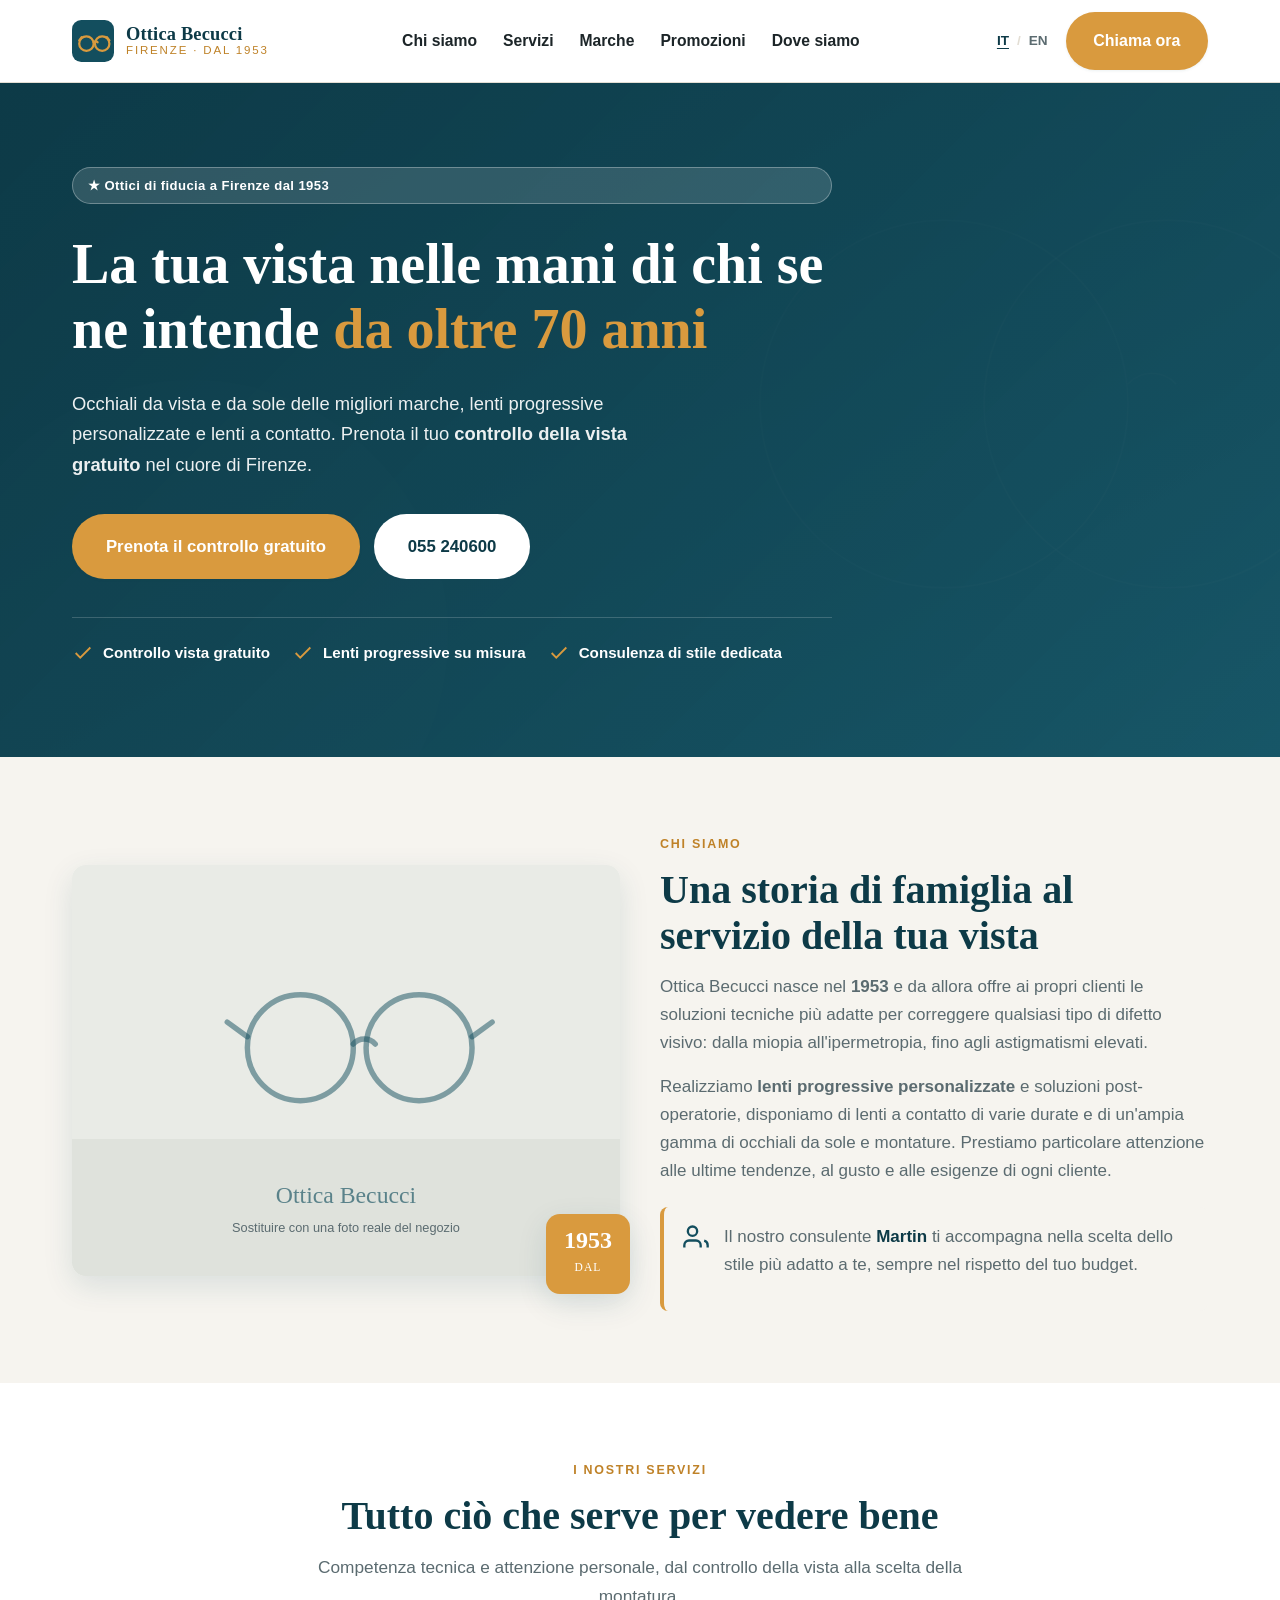
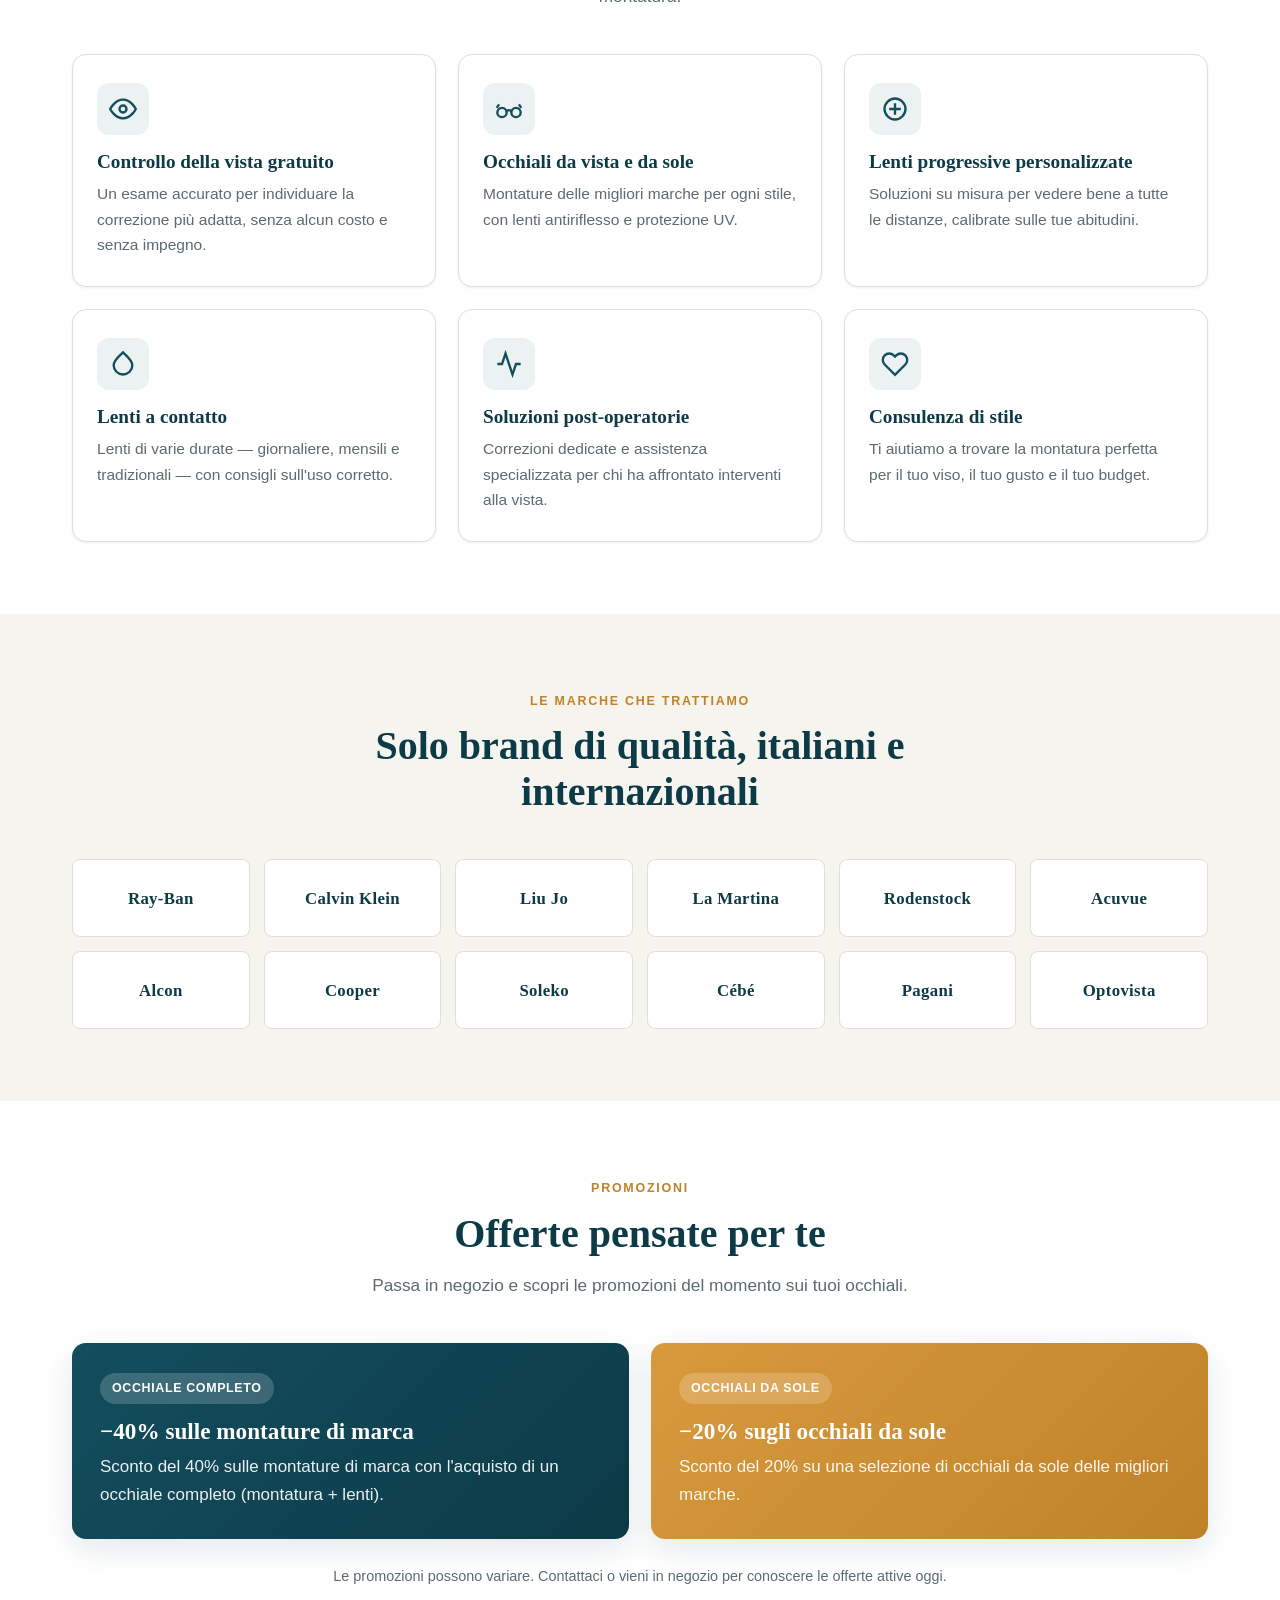
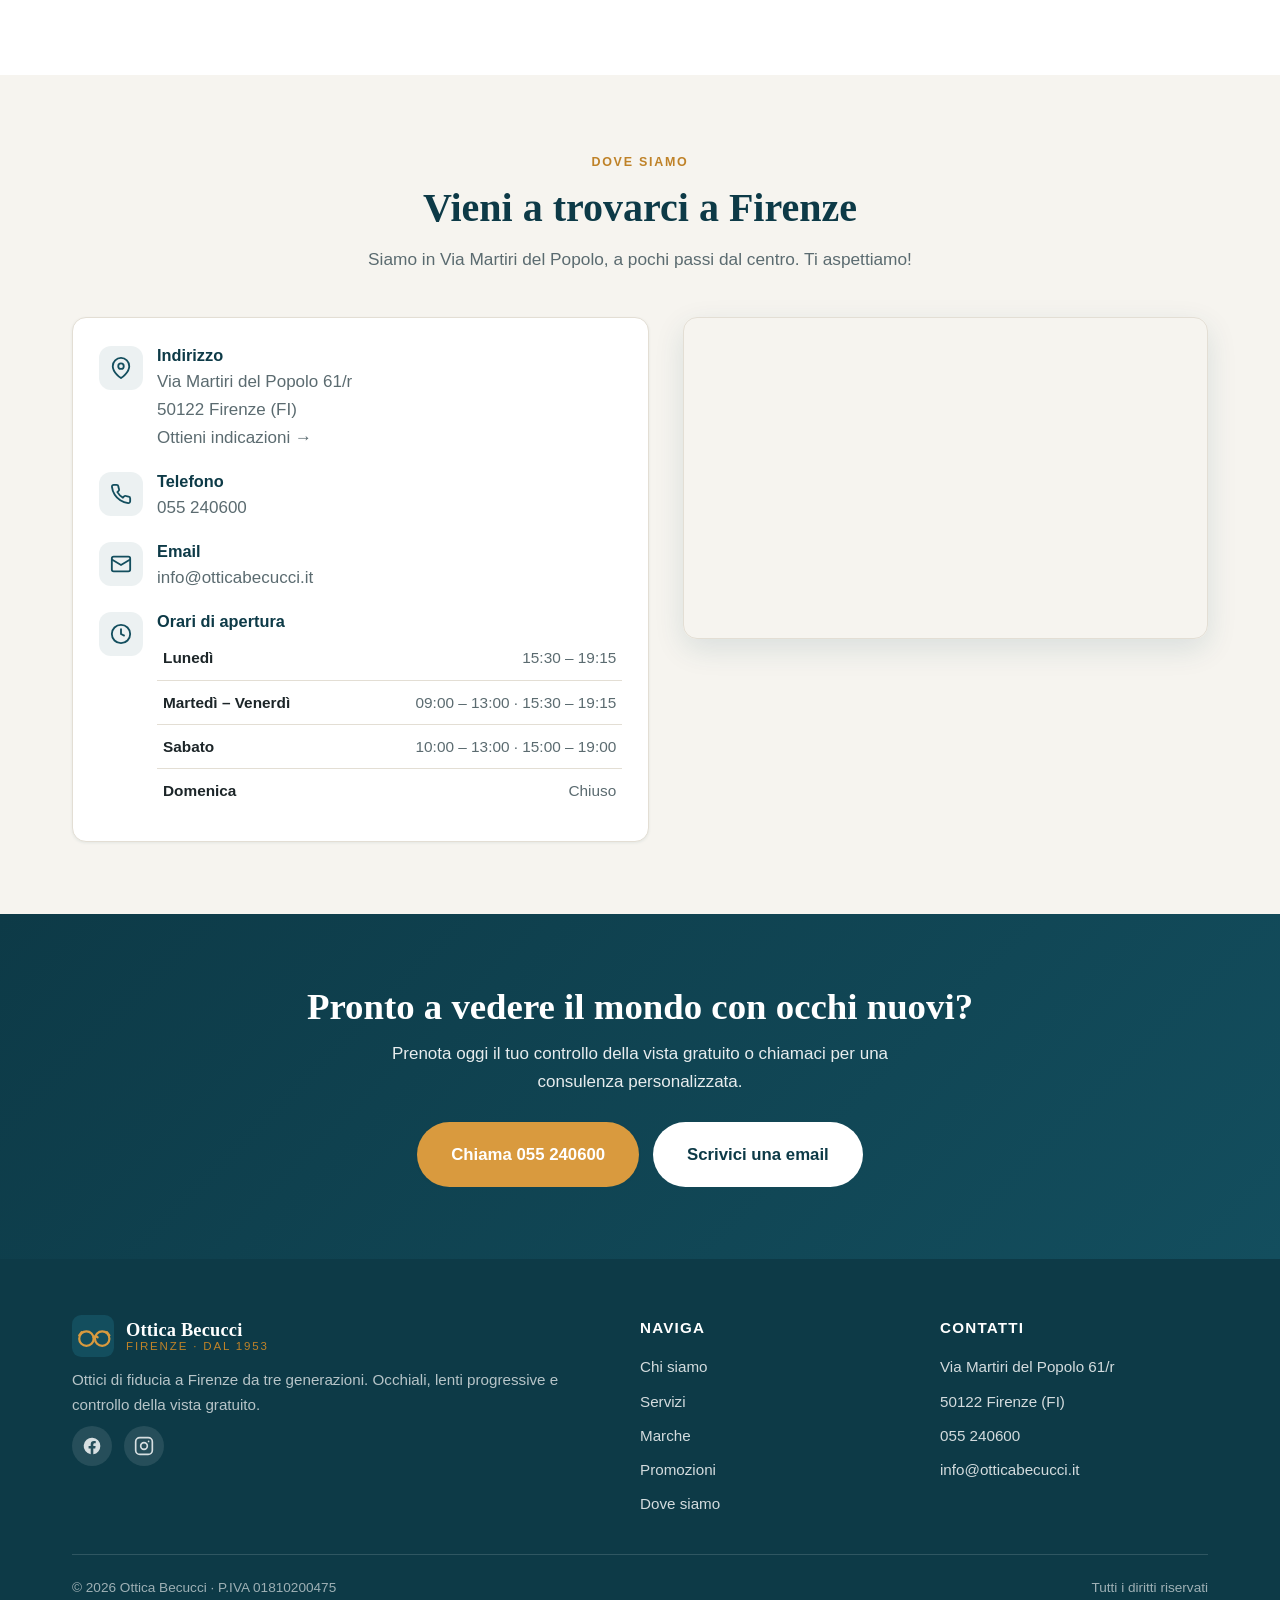
==== index.html @ d4bd9c57 "Rediseño completo de la landing page de Ottica Becucci Sitio estático one-page, bilingüe (IT/EN) y o" ====
<!DOCTYPE html>
<html lang="it">
<head>
  <meta charset="UTF-8" />
  <meta name="viewport" content="width=device-width, initial-scale=1.0" />
  <title>Ottica Becucci Firenze | Ottici dal 1953 — Occhiali, Lenti e Controllo Vista Gratuito</title>
  <meta name="description" content="Ottica Becucci a Firenze dal 1953: occhiali da vista e da sole delle migliori marche, lenti progressive personalizzate, lenti a contatto e controllo della vista gratuito. Via Martiri del Popolo 61/r." />
  <meta name="theme-color" content="#134e5e" />
  <link rel="canonical" href="https://www.otticabecucci.it/" />
  <link rel="alternate" hreflang="it" href="https://www.otticabecucci.it/" />
  <link rel="alternate" hreflang="en" href="https://www.otticabecucci.it/en/" />
  <link rel="alternate" hreflang="x-default" href="https://www.otticabecucci.it/" />

  <!-- Open Graph -->
  <meta property="og:type" content="business.business" />
  <meta property="og:site_name" content="Ottica Becucci" />
  <meta property="og:locale" content="it_IT" />
  <meta property="og:locale:alternate" content="en_US" />
  <meta property="og:title" content="Ottica Becucci Firenze | Ottici dal 1953" />
  <meta property="og:description" content="Occhiali da vista e da sole, lenti progressive personalizzate e controllo della vista gratuito nel cuore di Firenze." />
  <meta property="og:url" content="https://www.otticabecucci.it/" />
  <meta property="og:image" content="https://www.otticabecucci.it/assets/images/og-image.svg" />
  <meta name="twitter:card" content="summary_large_image" />
  <meta name="twitter:title" content="Ottica Becucci Firenze | Ottici dal 1953" />
  <meta name="twitter:description" content="Occhiali, lenti progressive e controllo della vista gratuito a Firenze." />
  <meta name="twitter:image" content="https://www.otticabecucci.it/assets/images/og-image.svg" />

  <link rel="icon" href="/assets/images/favicon.svg" type="image/svg+xml" />
  <link rel="manifest" href="/site.webmanifest" />
  <link rel="preload" href="/assets/css/styles.css" as="style" />
  <link rel="stylesheet" href="/assets/css/styles.css" />

  <!-- Structured data: Optician (LocalBusiness) -->
  <script type="application/ld+json">
  {
    "@context": "https://schema.org",
    "@type": "Optician",
    "name": "Ottica Becucci",
    "image": "https://www.otticabecucci.it/assets/images/og-image.svg",
    "url": "https://www.otticabecucci.it/",
    "telephone": "+39055240600",
    "email": "info@otticabecucci.it",
    "priceRange": "€€",
    "foundingDate": "1953",
    "vatID": "IT01810200475",
    "address": {
      "@type": "PostalAddress",
      "streetAddress": "Via Martiri del Popolo 61/r",
      "addressLocality": "Firenze",
      "addressRegion": "FI",
      "postalCode": "50122",
      "addressCountry": "IT"
    },
    "geo": { "@type": "GeoCoordinates", "latitude": 43.7745, "longitude": 11.2660 },
    "openingHoursSpecification": [
      { "@type": "OpeningHoursSpecification", "dayOfWeek": "Monday", "opens": "15:30", "closes": "19:15" },
      { "@type": "OpeningHoursSpecification", "dayOfWeek": ["Tuesday","Wednesday","Thursday","Friday"], "opens": "09:00", "closes": "13:00" },
      { "@type": "OpeningHoursSpecification", "dayOfWeek": ["Tuesday","Wednesday","Thursday","Friday"], "opens": "15:30", "closes": "19:15" },
      { "@type": "OpeningHoursSpecification", "dayOfWeek": "Saturday", "opens": "10:00", "closes": "13:00" },
      { "@type": "OpeningHoursSpecification", "dayOfWeek": "Saturday", "opens": "15:00", "closes": "19:00" }
    ]
  }
  </script>
</head>
<body>
  <a class="skip-link" href="#main" style="position:absolute;left:-999px;top:0;background:#fff;padding:10px;z-index:200;" onfocus="this.style.left='10px'">Salta al contenuto</a>

  <!-- ===== Header ===== -->
  <header class="header" id="top">
    <div class="container">
      <nav class="nav" id="nav" aria-label="Navigazione principale">
        <a class="brand" href="#top" aria-label="Ottica Becucci — home">
          <img class="brand__logo" src="/assets/images/logo.svg" width="42" height="42" alt="" />
          <span class="brand__name"><strong>Ottica Becucci</strong><span>Firenze · dal 1953</span></span>
        </a>
        <ul class="nav__menu" id="navMenu">
          <li><a class="nav__link" href="#chi-siamo">Chi siamo</a></li>
          <li><a class="nav__link" href="#servizi">Servizi</a></li>
          <li><a class="nav__link" href="#marche">Marche</a></li>
          <li><a class="nav__link" href="#promozioni">Promozioni</a></li>
          <li><a class="nav__link" href="#contatti">Dove siamo</a></li>
        </ul>
        <div class="nav__actions">
          <div class="lang-switch" aria-label="Selezione lingua">
            <a href="/" aria-current="true" hreflang="it">IT</a><span>/</span><a href="/en/" hreflang="en">EN</a>
          </div>
          <a class="btn btn--primary nav__cta-desktop" href="tel:+39055240600">Chiama ora</a>
          <button class="nav__toggle" id="navToggle" aria-label="Apri menu" aria-expanded="false" aria-controls="navMenu">
            <span></span><span></span><span></span>
          </button>
        </div>
      </nav>
    </div>
  </header>

  <main id="main">
    <!-- ===== Hero ===== -->
    <section class="hero">
      <div class="container">
        <div class="hero__inner">
          <span class="hero__badge">★ Ottici di fiducia a Firenze dal 1953</span>
          <h1 class="hero__title">La tua vista nelle mani di chi se ne intende <em>da oltre 70 anni</em></h1>
          <p class="hero__text">Occhiali da vista e da sole delle migliori marche, lenti progressive personalizzate e lenti a contatto. Prenota il tuo <strong>controllo della vista gratuito</strong> nel cuore di Firenze.</p>
          <div class="hero__actions">
            <a class="btn btn--primary btn--lg" href="#contatti">Prenota il controllo gratuito</a>
            <a class="btn btn--light btn--lg" href="tel:+39055240600">055 240600</a>
          </div>
          <div class="hero__trust">
            <span class="hero__trust-item"><svg viewBox="0 0 24 24" fill="none" stroke="currentColor" stroke-width="2"><path d="M20 6L9 17l-5-5"/></svg> Controllo vista gratuito</span>
            <span class="hero__trust-item"><svg viewBox="0 0 24 24" fill="none" stroke="currentColor" stroke-width="2"><path d="M20 6L9 17l-5-5"/></svg> Lenti progressive su misura</span>
            <span class="hero__trust-item"><svg viewBox="0 0 24 24" fill="none" stroke="currentColor" stroke-width="2"><path d="M20 6L9 17l-5-5"/></svg> Consulenza di stile dedicata</span>
          </div>
        </div>
      </div>
    </section>

    <!-- ===== Chi siamo ===== -->
    <section class="section" id="chi-siamo">
      <div class="container">
        <div class="about__grid reveal">
          <div class="about__media">
            <img src="/assets/images/store.svg" width="600" height="450" loading="lazy" alt="Interno del negozio Ottica Becucci a Firenze" />
            <div class="about__est"><strong>1953</strong><span>dal</span></div>
          </div>
          <div class="about__body">
            <span class="section__eyebrow">Chi siamo</span>
            <h2 class="section__title">Una storia di famiglia al servizio della tua vista</h2>
            <p>Ottica Becucci nasce nel <strong>1953</strong> e da allora offre ai propri clienti le soluzioni tecniche più adatte per correggere qualsiasi tipo di difetto visivo: dalla miopia all'ipermetropia, fino agli astigmatismi elevati.</p>
            <p>Realizziamo <strong>lenti progressive personalizzate</strong> e soluzioni post-operatorie, disponiamo di lenti a contatto di varie durate e di un'ampia gamma di occhiali da sole e montature. Prestiamo particolare attenzione alle ultime tendenze, al gusto e alle esigenze di ogni cliente.</p>
            <div class="about__highlight">
              <svg viewBox="0 0 24 24" fill="none" stroke="currentColor" stroke-width="2"><path d="M16 21v-2a4 4 0 0 0-4-4H6a4 4 0 0 0-4 4v2"/><circle cx="9" cy="7" r="4"/><path d="M22 21v-2a4 4 0 0 0-3-3.87"/></svg>
              <p>Il nostro consulente <strong>Martin</strong> ti accompagna nella scelta dello stile più adatto a te, sempre nel rispetto del tuo budget.</p>
            </div>
          </div>
        </div>
      </div>
    </section>

    <!-- ===== Servizi ===== -->
    <section class="section section--tint" id="servizi">
      <div class="container">
        <div class="section__head">
          <span class="section__eyebrow">I nostri servizi</span>
          <h2 class="section__title">Tutto ciò che serve per vedere bene</h2>
          <p class="section__lead">Competenza tecnica e attenzione personale, dal controllo della vista alla scelta della montatura.</p>
        </div>
        <div class="cards">
          <article class="card reveal">
            <div class="card__icon"><svg viewBox="0 0 24 24" fill="none" stroke="currentColor" stroke-width="2"><path d="M1 12s4-8 11-8 11 8 11 8-4 8-11 8-11-8-11-8z"/><circle cx="12" cy="12" r="3"/></svg></div>
            <h3>Controllo della vista gratuito</h3>
            <p>Un esame accurato per individuare la correzione più adatta, senza alcun costo e senza impegno.</p>
          </article>
          <article class="card reveal">
            <div class="card__icon"><svg viewBox="0 0 24 24" fill="none" stroke="currentColor" stroke-width="2"><circle cx="6" cy="15" r="4"/><circle cx="18" cy="15" r="4"/><path d="M10 15a2 2 0 0 1 4 0M1.5 11l2-3M22.5 11l-2-3"/></svg></div>
            <h3>Occhiali da vista e da sole</h3>
            <p>Montature delle migliori marche per ogni stile, con lenti antiriflesso e protezione UV.</p>
          </article>
          <article class="card reveal">
            <div class="card__icon"><svg viewBox="0 0 24 24" fill="none" stroke="currentColor" stroke-width="2"><path d="M12 3C7 3 3 7.5 3 12s4 9 9 9 9-4.5 9-9-4-9-9-9z"/><path d="M12 7v10M7 12h10"/></svg></div>
            <h3>Lenti progressive personalizzate</h3>
            <p>Soluzioni su misura per vedere bene a tutte le distanze, calibrate sulle tue abitudini.</p>
          </article>
          <article class="card reveal">
            <div class="card__icon"><svg viewBox="0 0 24 24" fill="none" stroke="currentColor" stroke-width="2"><path d="M12 2C8 6 4 9 4 13a8 8 0 0 0 16 0c0-4-4-7-8-11z"/></svg></div>
            <h3>Lenti a contatto</h3>
            <p>Lenti di varie durate — giornaliere, mensili e tradizionali — con consigli sull'uso corretto.</p>
          </article>
          <article class="card reveal">
            <div class="card__icon"><svg viewBox="0 0 24 24" fill="none" stroke="currentColor" stroke-width="2"><path d="M22 12h-4l-3 9L9 3l-3 9H2"/></svg></div>
            <h3>Soluzioni post-operatorie</h3>
            <p>Correzioni dedicate e assistenza specializzata per chi ha affrontato interventi alla vista.</p>
          </article>
          <article class="card reveal">
            <div class="card__icon"><svg viewBox="0 0 24 24" fill="none" stroke="currentColor" stroke-width="2"><path d="M20.84 4.61a5.5 5.5 0 0 0-7.78 0L12 5.67l-1.06-1.06a5.5 5.5 0 0 0-7.78 7.78L12 21.23l8.84-8.84a5.5 5.5 0 0 0 0-7.78z"/></svg></div>
            <h3>Consulenza di stile</h3>
            <p>Ti aiutiamo a trovare la montatura perfetta per il tuo viso, il tuo gusto e il tuo budget.</p>
          </article>
        </div>
      </div>
    </section>

    <!-- ===== Marche ===== -->
    <section class="section" id="marche">
      <div class="container">
        <div class="section__head">
          <span class="section__eyebrow">Le marche che trattiamo</span>
          <h2 class="section__title">Solo brand di qualità, italiani e internazionali</h2>
        </div>
        <div class="brands reveal" aria-label="Marche disponibili">
          <span class="brands__item">Ray-Ban</span>
          <span class="brands__item">Calvin Klein</span>
          <span class="brands__item">Liu Jo</span>
          <span class="brands__item">La Martina</span>
          <span class="brands__item">Rodenstock</span>
          <span class="brands__item">Acuvue</span>
          <span class="brands__item">Alcon</span>
          <span class="brands__item">Cooper</span>
          <span class="brands__item">Soleko</span>
          <span class="brands__item">Cébé</span>
          <span class="brands__item">Pagani</span>
          <span class="brands__item">Optovista</span>
        </div>
      </div>
    </section>

    <!-- ===== Promozioni ===== -->
    <!-- NOTA PER IL TITOLARE: aggiornare titoli, percentuali e scadenze di queste promozioni. -->
    <section class="section section--tint" id="promozioni">
      <div class="container">
        <div class="section__head">
          <span class="section__eyebrow">Promozioni</span>
          <h2 class="section__title">Offerte pensate per te</h2>
          <p class="section__lead">Passa in negozio e scopri le promozioni del momento sui tuoi occhiali.</p>
        </div>
        <div class="promos reveal">
          <article class="promo">
            <span class="promo__tag">Occhiale completo</span>
            <h3>−40% sulle montature di marca</h3>
            <p>Sconto del 40% sulle montature di marca con l'acquisto di un occhiale completo (montatura + lenti).</p>
          </article>
          <article class="promo promo--accent">
            <span class="promo__tag">Occhiali da sole</span>
            <h3>−20% sugli occhiali da sole</h3>
            <p>Sconto del 20% su una selezione di occhiali da sole delle migliori marche.</p>
          </article>
        </div>
        <p class="promo__note">Le promozioni possono variare. Contattaci o vieni in negozio per conoscere le offerte attive oggi.</p>
      </div>
    </section>

    <!-- ===== Contatti / Dove siamo ===== -->
    <section class="section" id="contatti">
      <div class="container">
        <div class="section__head">
          <span class="section__eyebrow">Dove siamo</span>
          <h2 class="section__title">Vieni a trovarci a Firenze</h2>
          <p class="section__lead">Siamo in Via Martiri del Popolo, a pochi passi dal centro. Ti aspettiamo!</p>
        </div>
        <div class="contact__grid">
          <div class="contact-card reveal">
            <ul class="info-list">
              <li class="info-item">
                <span class="info-item__icon"><svg viewBox="0 0 24 24" fill="none" stroke="currentColor" stroke-width="2"><path d="M21 10c0 7-9 13-9 13s-9-6-9-13a9 9 0 0 1 18 0z"/><circle cx="12" cy="10" r="3"/></svg></span>
                <div><h3>Indirizzo</h3><p>Via Martiri del Popolo 61/r<br>50122 Firenze (FI)</p>
                <a href="https://www.google.com/maps/search/?api=1&query=Ottica+Becucci+Via+Martiri+del+Popolo+61r+Firenze" target="_blank" rel="noopener">Ottieni indicazioni →</a></div>
              </li>
              <li class="info-item">
                <span class="info-item__icon"><svg viewBox="0 0 24 24" fill="none" stroke="currentColor" stroke-width="2"><path d="M22 16.92v3a2 2 0 0 1-2.18 2 19.79 19.79 0 0 1-8.63-3.07 19.5 19.5 0 0 1-6-6 19.79 19.79 0 0 1-3.07-8.67A2 2 0 0 1 4.11 2h3a2 2 0 0 1 2 1.72c.13.96.36 1.9.7 2.81a2 2 0 0 1-.45 2.11L8.09 9.91a16 16 0 0 0 6 6l1.27-1.27a2 2 0 0 1 2.11-.45c.91.34 1.85.57 2.81.7A2 2 0 0 1 22 16.92z"/></svg></span>
                <div><h3>Telefono</h3><a href="tel:+39055240600">055 240600</a></div>
              </li>
              <li class="info-item">
                <span class="info-item__icon"><svg viewBox="0 0 24 24" fill="none" stroke="currentColor" stroke-width="2"><rect x="2" y="4" width="20" height="16" rx="2"/><path d="m22 7-10 6L2 7"/></svg></span>
                <div><h3>Email</h3><a href="mailto:info@otticabecucci.it">info@otticabecucci.it</a></div>
              </li>
              <li class="info-item">
                <span class="info-item__icon"><svg viewBox="0 0 24 24" fill="none" stroke="currentColor" stroke-width="2"><circle cx="12" cy="12" r="10"/><path d="M12 6v6l4 2"/></svg></span>
                <div style="width:100%">
                  <h3>Orari di apertura</h3>
                  <table class="hours">
                    <tbody>
                      <tr><th>Lunedì</th><td>15:30 – 19:15</td></tr>
                      <tr><th>Martedì – Venerdì</th><td>09:00 – 13:00 · 15:30 – 19:15</td></tr>
                      <tr><th>Sabato</th><td>10:00 – 13:00 · 15:00 – 19:00</td></tr>
                      <tr><th>Domenica</th><td>Chiuso</td></tr>
                    </tbody>
                  </table>
                </div>
              </li>
            </ul>
          </div>
          <div class="map reveal">
            <iframe
              title="Mappa — Ottica Becucci, Via Martiri del Popolo 61/r, Firenze"
              src="https://www.google.com/maps?q=Via+Martiri+del+Popolo+61r+Firenze&output=embed"
              loading="lazy" referrerpolicy="no-referrer-when-downgrade" allowfullscreen></iframe>
          </div>
        </div>
      </div>
    </section>

    <!-- ===== CTA band ===== -->
    <section class="section cta-band">
      <div class="container">
        <h2>Pronto a vedere il mondo con occhi nuovi?</h2>
        <p>Prenota oggi il tuo controllo della vista gratuito o chiamaci per una consulenza personalizzata.</p>
        <div class="hero__actions" style="justify-content:center">
          <a class="btn btn--primary btn--lg" href="tel:+39055240600">Chiama 055 240600</a>
          <a class="btn btn--light btn--lg" href="mailto:info@otticabecucci.it">Scrivici una email</a>
        </div>
      </div>
    </section>
  </main>

  <!-- ===== Footer ===== -->
  <footer class="footer">
    <div class="container">
      <div class="footer__grid">
        <div class="footer__brand">
          <a class="brand" href="#top" style="color:#fff">
            <img class="brand__logo" src="/assets/images/logo.svg" width="42" height="42" alt="" />
            <span class="brand__name"><strong style="color:#fff">Ottica Becucci</strong><span>Firenze · dal 1953</span></span>
          </a>
          <p>Ottici di fiducia a Firenze da tre generazioni. Occhiali, lenti progressive e controllo della vista gratuito.</p>
          <div class="footer__social">
            <a href="#" aria-label="Facebook" rel="noopener"><svg viewBox="0 0 24 24" fill="currentColor"><path d="M22 12a10 10 0 1 0-11.56 9.88v-6.99H7.9V12h2.54V9.8c0-2.5 1.49-3.89 3.78-3.89 1.09 0 2.24.2 2.24.2v2.46h-1.26c-1.24 0-1.63.77-1.63 1.56V12h2.78l-.44 2.89h-2.34v6.99A10 10 0 0 0 22 12z"/></svg></a>
            <a href="#" aria-label="Instagram" rel="noopener"><svg viewBox="0 0 24 24" fill="none" stroke="currentColor" stroke-width="2"><rect x="2" y="2" width="20" height="20" rx="5"/><circle cx="12" cy="12" r="4"/><circle cx="17.5" cy="6.5" r="1" fill="currentColor" stroke="none"/></svg></a>
          </div>
        </div>
        <div>
          <h4>Naviga</h4>
          <ul class="footer__links">
            <li><a href="#chi-siamo">Chi siamo</a></li>
            <li><a href="#servizi">Servizi</a></li>
            <li><a href="#marche">Marche</a></li>
            <li><a href="#promozioni">Promozioni</a></li>
            <li><a href="#contatti">Dove siamo</a></li>
          </ul>
        </div>
        <div>
          <h4>Contatti</h4>
          <ul class="footer__links">
            <li>Via Martiri del Popolo 61/r</li>
            <li>50122 Firenze (FI)</li>
            <li><a href="tel:+39055240600">055 240600</a></li>
            <li><a href="mailto:info@otticabecucci.it">info@otticabecucci.it</a></li>
          </ul>
        </div>
      </div>
      <div class="footer__bottom">
        <span>© <span id="year">2026</span> Ottica Becucci · P.IVA 01810200475</span>
        <span>Tutti i diritti riservati</span>
      </div>
    </div>
  </footer>

  <script src="/assets/js/main.js" defer></script>
</body>
</html>
---- assets/css/styles.css ----
/* ============================================================
   Ottica Becucci — Landing Page
   Stylesheet (mobile-first, vanilla CSS)
   ============================================================ */

/* ---------- Design tokens ---------- */
:root {
  /* Palette */
  --color-primary: #134e5e;
  --color-primary-dark: #0d3a47;
  --color-primary-light: #2a7d92;
  --color-accent: #d99a3e;
  --color-accent-dark: #bf8228;
  --color-ink: #1c2528;
  --color-muted: #5b6b70;
  --color-bg: #f6f4ef;
  --color-surface: #ffffff;
  --color-border: #e3ded4;
  --color-success: #2f7d4f;

  /* Typography */
  --font-sans: -apple-system, BlinkMacSystemFont, "Segoe UI", Roboto, Helvetica, Arial, sans-serif;
  --font-serif: "Iowan Old Style", "Palatino Linotype", Palatino, Georgia, "Times New Roman", serif;

  /* Spacing & layout */
  --container: 1180px;
  --radius: 14px;
  --radius-sm: 8px;
  --shadow-sm: 0 1px 3px rgba(19, 78, 94, 0.08);
  --shadow-md: 0 10px 30px rgba(19, 78, 94, 0.12);
  --shadow-lg: 0 20px 50px rgba(19, 78, 94, 0.18);
  --transition: 0.25s ease;
}

/* ---------- Reset ---------- */
*, *::before, *::after { box-sizing: border-box; }
html { scroll-behavior: smooth; -webkit-text-size-adjust: 100%; }
body {
  margin: 0;
  font-family: var(--font-sans);
  color: var(--color-ink);
  background: var(--color-bg);
  line-height: 1.65;
  font-size: 17px;
  -webkit-font-smoothing: antialiased;
}
img { max-width: 100%; display: block; height: auto; }
a { color: var(--color-primary); text-decoration: none; }
a:hover { color: var(--color-primary-dark); }
h1, h2, h3 { font-family: var(--font-serif); line-height: 1.15; font-weight: 700; color: var(--color-primary-dark); }
ul { margin: 0; padding: 0; }
:focus-visible { outline: 3px solid var(--color-accent); outline-offset: 3px; border-radius: 4px; }

/* ---------- Layout helpers ---------- */
.container { width: 100%; max-width: var(--container); margin-inline: auto; padding-inline: 22px; }
.section { padding: 72px 0; }
.section--tint { background: var(--color-surface); }
.section__head { max-width: 720px; margin: 0 auto 44px; text-align: center; }
.section__eyebrow {
  display: inline-block; text-transform: uppercase; letter-spacing: 0.14em;
  font-size: 0.78rem; font-weight: 700; color: var(--color-accent-dark); margin-bottom: 12px;
}
.section__title { font-size: clamp(1.7rem, 4vw, 2.5rem); margin: 0 0 14px; }
.section__lead { font-size: 1.08rem; color: var(--color-muted); margin: 0; }

/* ---------- Buttons ---------- */
.btn {
  display: inline-flex; align-items: center; justify-content: center; gap: 0.5em;
  padding: 0.85em 1.6em; border-radius: 999px; font-weight: 700; font-size: 1rem;
  cursor: pointer; border: 2px solid transparent; transition: transform var(--transition), box-shadow var(--transition), background var(--transition), color var(--transition);
  text-align: center;
}
.btn:hover { transform: translateY(-2px); }
.btn--primary { background: var(--color-accent); color: #fff; box-shadow: var(--shadow-sm); }
.btn--primary:hover { background: var(--color-accent-dark); color: #fff; box-shadow: var(--shadow-md); }
.btn--ghost { background: transparent; color: var(--color-primary-dark); border-color: var(--color-primary); }
.btn--ghost:hover { background: var(--color-primary); color: #fff; }
.btn--light { background: #fff; color: var(--color-primary-dark); }
.btn--light:hover { background: var(--color-bg); color: var(--color-primary-dark); }
.btn--lg { padding: 1em 1.9em; font-size: 1.05rem; }

/* ---------- Header / Nav ---------- */
.header {
  position: sticky; top: 0; z-index: 100; background: rgba(255, 255, 255, 0.96);
  backdrop-filter: saturate(180%) blur(10px); border-bottom: 1px solid var(--color-border);
  transition: box-shadow var(--transition);
}
.header.is-scrolled { box-shadow: var(--shadow-sm); }
.nav { display: flex; align-items: center; justify-content: space-between; gap: 18px; padding: 12px 0; }
.brand { display: flex; align-items: center; gap: 12px; font-family: var(--font-serif); }
.brand__logo { width: 42px; height: 42px; }
.brand__name { display: flex; flex-direction: column; line-height: 1.05; }
.brand__name strong { font-size: 1.15rem; color: var(--color-primary-dark); letter-spacing: 0.01em; }
.brand__name span { font-size: 0.72rem; letter-spacing: 0.16em; text-transform: uppercase; color: var(--color-accent-dark); font-family: var(--font-sans); }

.nav__menu { display: flex; align-items: center; gap: 26px; list-style: none; }
.nav__link { color: var(--color-ink); font-weight: 600; font-size: 0.98rem; position: relative; }
.nav__link::after { content: ""; position: absolute; left: 0; bottom: -6px; width: 0; height: 2px; background: var(--color-accent); transition: width var(--transition); }
.nav__link:hover::after { width: 100%; }

.nav__actions { display: flex; align-items: center; gap: 14px; }
.lang-switch { display: flex; align-items: center; gap: 4px; font-size: 0.85rem; font-weight: 700; }
.lang-switch a { color: var(--color-muted); padding: 2px 4px; border-radius: 4px; }
.lang-switch a[aria-current="true"] { color: var(--color-primary-dark); text-decoration: underline; text-underline-offset: 3px; }
.lang-switch span { color: var(--color-border); }

.nav__toggle {
  display: none; background: none; border: 0; cursor: pointer; padding: 8px;
  flex-direction: column; gap: 5px;
}
.nav__toggle span { width: 26px; height: 2px; background: var(--color-primary-dark); border-radius: 2px; transition: var(--transition); }

/* ---------- Hero ---------- */
.hero {
  position: relative; overflow: hidden;
  background:
    linear-gradient(135deg, rgba(13, 58, 71, 0.92) 0%, rgba(19, 78, 94, 0.82) 100%),
    url("../images/hero.svg") center/cover no-repeat;
  color: #fff;
}
.hero__inner { display: grid; gap: 28px; padding: 84px 0 92px; max-width: 760px; }
.hero__badge {
  display: inline-flex; align-items: center; gap: 8px; align-self: start;
  background: rgba(255, 255, 255, 0.14); border: 1px solid rgba(255, 255, 255, 0.3);
  padding: 7px 15px; border-radius: 999px; font-size: 0.82rem; font-weight: 600; letter-spacing: 0.03em;
}
.hero__title { font-size: clamp(2.1rem, 5.5vw, 3.5rem); color: #fff; margin: 0; }
.hero__title em { color: var(--color-accent); font-style: normal; }
.hero__text { font-size: 1.15rem; color: rgba(255, 255, 255, 0.92); margin: 0; max-width: 560px; }
.hero__actions { display: flex; flex-wrap: wrap; gap: 14px; margin-top: 6px; }
.hero__trust { display: flex; flex-wrap: wrap; gap: 22px; margin-top: 10px; padding-top: 22px; border-top: 1px solid rgba(255, 255, 255, 0.18); }
.hero__trust-item { display: flex; align-items: center; gap: 9px; font-size: 0.95rem; font-weight: 600; }
.hero__trust-item svg { width: 22px; height: 22px; color: var(--color-accent); flex-shrink: 0; }

/* ---------- About ---------- */
.about__grid { display: grid; gap: 40px; align-items: center; }
.about__media { position: relative; }
.about__media img { border-radius: var(--radius); box-shadow: var(--shadow-md); width: 100%; }
.about__est {
  position: absolute; bottom: -18px; right: -10px; background: var(--color-accent); color: #fff;
  font-family: var(--font-serif); border-radius: var(--radius); padding: 14px 18px; box-shadow: var(--shadow-md); text-align: center;
}
.about__est strong { display: block; font-size: 1.5rem; line-height: 1; }
.about__est span { font-size: 0.72rem; text-transform: uppercase; letter-spacing: 0.1em; }
.about__body p { color: var(--color-muted); margin: 0 0 16px; }
.about__highlight {
  display: flex; gap: 14px; align-items: flex-start; background: var(--color-bg);
  border-left: 4px solid var(--color-accent); padding: 16px 18px; border-radius: var(--radius-sm); margin-top: 22px;
}
.about__highlight svg { width: 28px; height: 28px; color: var(--color-primary); flex-shrink: 0; }
.about__highlight strong { color: var(--color-primary-dark); }

/* ---------- Services ---------- */
.cards { display: grid; gap: 22px; grid-template-columns: 1fr; }
.card {
  background: var(--color-surface); border: 1px solid var(--color-border); border-radius: var(--radius);
  padding: 28px 24px; box-shadow: var(--shadow-sm); transition: transform var(--transition), box-shadow var(--transition);
}
.card:hover { transform: translateY(-4px); box-shadow: var(--shadow-md); }
.card__icon {
  width: 52px; height: 52px; border-radius: 12px; display: grid; place-items: center;
  background: rgba(19, 78, 94, 0.08); color: var(--color-primary); margin-bottom: 16px;
}
.card__icon svg { width: 28px; height: 28px; }
.card h3 { font-size: 1.2rem; margin: 0 0 8px; }
.card p { margin: 0; color: var(--color-muted); font-size: 0.97rem; }

/* ---------- Brands ---------- */
.brands { display: grid; grid-template-columns: repeat(2, 1fr); gap: 14px; }
.brands__item {
  display: grid; place-items: center; background: var(--color-surface); border: 1px solid var(--color-border);
  border-radius: var(--radius-sm); padding: 22px 12px; font-family: var(--font-serif); font-weight: 700;
  font-size: 1.05rem; color: var(--color-primary-dark); letter-spacing: 0.02em; text-align: center;
  transition: var(--transition); min-height: 78px;
}
.brands__item:hover { border-color: var(--color-accent); color: var(--color-accent-dark); box-shadow: var(--shadow-sm); }

/* ---------- Promotions ---------- */
.promos { display: grid; gap: 22px; grid-template-columns: 1fr; }
.promo {
  position: relative; overflow: hidden; border-radius: var(--radius); padding: 30px 28px; color: #fff;
  background: linear-gradient(135deg, var(--color-primary) 0%, var(--color-primary-dark) 100%); box-shadow: var(--shadow-md);
}
.promo--accent { background: linear-gradient(135deg, var(--color-accent) 0%, var(--color-accent-dark) 100%); }
.promo__tag { display: inline-block; background: rgba(255,255,255,0.18); padding: 5px 12px; border-radius: 999px; font-size: 0.78rem; font-weight: 700; letter-spacing: 0.05em; text-transform: uppercase; margin-bottom: 14px; }
.promo h3 { color: #fff; font-size: 1.45rem; margin: 0 0 8px; }
.promo p { margin: 0; color: rgba(255,255,255,0.92); }
.promo__note { text-align: center; color: var(--color-muted); font-size: 0.9rem; margin-top: 26px; }

/* ---------- Contact ---------- */
.contact__grid { display: grid; gap: 34px; }
.info-list { list-style: none; display: grid; gap: 20px; }
.info-item { display: flex; gap: 14px; align-items: flex-start; }
.info-item__icon { width: 44px; height: 44px; border-radius: 12px; background: rgba(19,78,94,0.08); color: var(--color-primary); display: grid; place-items: center; flex-shrink: 0; }
.info-item__icon svg { width: 22px; height: 22px; }
.info-item h3 { font-size: 1.02rem; margin: 0 0 3px; font-family: var(--font-sans); }
.info-item a, .info-item p { margin: 0; color: var(--color-muted); }
.info-item a:hover { color: var(--color-primary); }

.hours { width: 100%; border-collapse: collapse; margin-top: 6px; font-size: 0.96rem; }
.hours th, .hours td { text-align: left; padding: 9px 6px; border-bottom: 1px solid var(--color-border); }
.hours th { font-weight: 600; color: var(--color-ink); font-family: var(--font-sans); }
.hours td { color: var(--color-muted); text-align: right; }
.hours tr:last-child th, .hours tr:last-child td { border-bottom: 0; }

.map { border-radius: var(--radius); overflow: hidden; box-shadow: var(--shadow-md); border: 1px solid var(--color-border); min-height: 320px; }
.map iframe { width: 100%; height: 100%; min-height: 320px; border: 0; display: block; }

.contact-card { background: var(--color-surface); border: 1px solid var(--color-border); border-radius: var(--radius); padding: 28px 26px; box-shadow: var(--shadow-sm); }

/* ---------- CTA band ---------- */
.cta-band { background: linear-gradient(135deg, var(--color-primary-dark), var(--color-primary)); color: #fff; text-align: center; }
.cta-band h2 { color: #fff; font-size: clamp(1.6rem, 4vw, 2.3rem); margin: 0 0 12px; }
.cta-band p { color: rgba(255,255,255,0.9); max-width: 560px; margin: 0 auto 26px; }

/* ---------- Footer ---------- */
.footer { background: var(--color-primary-dark); color: rgba(255,255,255,0.82); padding: 56px 0 26px; }
.footer__grid { display: grid; gap: 32px; grid-template-columns: 1fr; }
.footer h4 { color: #fff; font-family: var(--font-sans); font-size: 0.95rem; text-transform: uppercase; letter-spacing: 0.08em; margin: 0 0 14px; }
.footer a { color: rgba(255,255,255,0.82); }
.footer a:hover { color: var(--color-accent); }
.footer__brand p { color: rgba(255,255,255,0.7); font-size: 0.95rem; margin: 10px 0 0; }
.footer__links { list-style: none; display: grid; gap: 9px; font-size: 0.95rem; }
.footer__social { display: flex; gap: 12px; margin-top: 8px; }
.footer__social a { width: 40px; height: 40px; border-radius: 50%; background: rgba(255,255,255,0.1); display: grid; place-items: center; transition: var(--transition); }
.footer__social a:hover { background: var(--color-accent); }
.footer__social svg { width: 20px; height: 20px; }
.footer__bottom { margin-top: 38px; padding-top: 22px; border-top: 1px solid rgba(255,255,255,0.14); display: flex; flex-wrap: wrap; gap: 10px; justify-content: space-between; font-size: 0.85rem; color: rgba(255,255,255,0.6); }

/* ---------- Reveal animation ---------- */
.reveal { opacity: 0; transform: translateY(24px); transition: opacity 0.6s ease, transform 0.6s ease; }
.reveal.is-visible { opacity: 1; transform: none; }

/* ---------- Responsive ---------- */
@media (min-width: 640px) {
  .cards { grid-template-columns: repeat(2, 1fr); }
  .brands { grid-template-columns: repeat(3, 1fr); }
  .promos { grid-template-columns: repeat(2, 1fr); }
  .footer__grid { grid-template-columns: 2fr 1fr 1fr; }
}
@media (min-width: 900px) {
  .cards { grid-template-columns: repeat(3, 1fr); }
  .brands { grid-template-columns: repeat(4, 1fr); }
  .about__grid { grid-template-columns: 1fr 1fr; }
  .contact__grid { grid-template-columns: 1.1fr 1fr; align-items: start; }
}
@media (min-width: 1100px) {
  .brands { grid-template-columns: repeat(6, 1fr); }
}

/* ---------- Mobile nav ---------- */
@media (max-width: 860px) {
  .nav__toggle { display: flex; }
  .nav__menu {
    position: fixed; inset: 64px 0 auto 0; flex-direction: column; align-items: stretch; gap: 0;
    background: #fff; border-bottom: 1px solid var(--color-border); padding: 8px 22px 18px;
    box-shadow: var(--shadow-md); transform: translateY(-12px); opacity: 0; pointer-events: none;
    transition: opacity var(--transition), transform var(--transition);
  }
  .nav__menu.is-open { transform: none; opacity: 1; pointer-events: auto; }
  .nav__link { padding: 13px 0; border-bottom: 1px solid var(--color-border); }
  .nav__link::after { display: none; }
  .nav.is-open .nav__toggle span:nth-child(1) { transform: translateY(7px) rotate(45deg); }
  .nav.is-open .nav__toggle span:nth-child(2) { opacity: 0; }
  .nav.is-open .nav__toggle span:nth-child(3) { transform: translateY(-7px) rotate(-45deg); }
  .nav__cta-desktop { display: none; }
}

/* ---------- Reduced motion ---------- */
@media (prefers-reduced-motion: reduce) {
  html { scroll-behavior: auto; }
  *, *::before, *::after { animation-duration: 0.01ms !important; transition-duration: 0.01ms !important; }
  .reveal { opacity: 1; transform: none; }
}
---- assets/css/styles.css ----
/* ============================================================
   Ottica Becucci — Landing Page
   Stylesheet (mobile-first, vanilla CSS)
   ============================================================ */

/* ---------- Design tokens ---------- */
:root {
  /* Palette */
  --color-primary: #134e5e;
  --color-primary-dark: #0d3a47;
  --color-primary-light: #2a7d92;
  --color-accent: #d99a3e;
  --color-accent-dark: #bf8228;
  --color-ink: #1c2528;
  --color-muted: #5b6b70;
  --color-bg: #f6f4ef;
  --color-surface: #ffffff;
  --color-border: #e3ded4;
  --color-success: #2f7d4f;

  /* Typography */
  --font-sans: -apple-system, BlinkMacSystemFont, "Segoe UI", Roboto, Helvetica, Arial, sans-serif;
  --font-serif: "Iowan Old Style", "Palatino Linotype", Palatino, Georgia, "Times New Roman", serif;

  /* Spacing & layout */
  --container: 1180px;
  --radius: 14px;
  --radius-sm: 8px;
  --shadow-sm: 0 1px 3px rgba(19, 78, 94, 0.08);
  --shadow-md: 0 10px 30px rgba(19, 78, 94, 0.12);
  --shadow-lg: 0 20px 50px rgba(19, 78, 94, 0.18);
  --transition: 0.25s ease;
}

/* ---------- Reset ---------- */
*, *::before, *::after { box-sizing: border-box; }
html { scroll-behavior: smooth; -webkit-text-size-adjust: 100%; }
body {
  margin: 0;
  font-family: var(--font-sans);
  color: var(--color-ink);
  background: var(--color-bg);
  line-height: 1.65;
  font-size: 17px;
  -webkit-font-smoothing: antialiased;
}
img { max-width: 100%; display: block; height: auto; }
a { color: var(--color-primary); text-decoration: none; }
a:hover { color: var(--color-primary-dark); }
h1, h2, h3 { font-family: var(--font-serif); line-height: 1.15; font-weight: 700; color: var(--color-primary-dark); }
ul { margin: 0; padding: 0; }
:focus-visible { outline: 3px solid var(--color-accent); outline-offset: 3px; border-radius: 4px; }

/* ---------- Layout helpers ---------- */
.container { width: 100%; max-width: var(--container); margin-inline: auto; padding-inline: 22px; }
.section { padding: 72px 0; }
.section--tint { background: var(--color-surface); }
.section__head { max-width: 720px; margin: 0 auto 44px; text-align: center; }
.section__eyebrow {
  display: inline-block; text-transform: uppercase; letter-spacing: 0.14em;
  font-size: 0.78rem; font-weight: 700; color: var(--color-accent-dark); margin-bottom: 12px;
}
.section__title { font-size: clamp(1.7rem, 4vw, 2.5rem); margin: 0 0 14px; }
.section__lead { font-size: 1.08rem; color: var(--color-muted); margin: 0; }

/* ---------- Buttons ---------- */
.btn {
  display: inline-flex; align-items: center; justify-content: center; gap: 0.5em;
  padding: 0.85em 1.6em; border-radius: 999px; font-weight: 700; font-size: 1rem;
  cursor: pointer; border: 2px solid transparent; transition: transform var(--transition), box-shadow var(--transition), background var(--transition), color var(--transition);
  text-align: center;
}
.btn:hover { transform: translateY(-2px); }
.btn--primary { background: var(--color-accent); color: #fff; box-shadow: var(--shadow-sm); }
.btn--primary:hover { background: var(--color-accent-dark); color: #fff; box-shadow: var(--shadow-md); }
.btn--ghost { background: transparent; color: var(--color-primary-dark); border-color: var(--color-primary); }
.btn--ghost:hover { background: var(--color-primary); color: #fff; }
.btn--light { background: #fff; color: var(--color-primary-dark); }
.btn--light:hover { background: var(--color-bg); color: var(--color-primary-dark); }
.btn--lg { padding: 1em 1.9em; font-size: 1.05rem; }

/* ---------- Header / Nav ---------- */
.header {
  position: sticky; top: 0; z-index: 100; background: rgba(255, 255, 255, 0.96);
  backdrop-filter: saturate(180%) blur(10px); border-bottom: 1px solid var(--color-border);
  transition: box-shadow var(--transition);
}
.header.is-scrolled { box-shadow: var(--shadow-sm); }
.nav { display: flex; align-items: center; justify-content: space-between; gap: 18px; padding: 12px 0; }
.brand { display: flex; align-items: center; gap: 12px; font-family: var(--font-serif); }
.brand__logo { width: 42px; height: 42px; }
.brand__name { display: flex; flex-direction: column; line-height: 1.05; }
.brand__name strong { font-size: 1.15rem; color: var(--color-primary-dark); letter-spacing: 0.01em; }
.brand__name span { font-size: 0.72rem; letter-spacing: 0.16em; text-transform: uppercase; color: var(--color-accent-dark); font-family: var(--font-sans); }

.nav__menu { display: flex; align-items: center; gap: 26px; list-style: none; }
.nav__link { color: var(--color-ink); font-weight: 600; font-size: 0.98rem; position: relative; }
.nav__link::after { content: ""; position: absolute; left: 0; bottom: -6px; width: 0; height: 2px; background: var(--color-accent); transition: width var(--transition); }
.nav__link:hover::after { width: 100%; }

.nav__actions { display: flex; align-items: center; gap: 14px; }
.lang-switch { display: flex; align-items: center; gap: 4px; font-size: 0.85rem; font-weight: 700; }
.lang-switch a { color: var(--color-muted); padding: 2px 4px; border-radius: 4px; }
.lang-switch a[aria-current="true"] { color: var(--color-primary-dark); text-decoration: underline; text-underline-offset: 3px; }
.lang-switch span { color: var(--color-border); }

.nav__toggle {
  display: none; background: none; border: 0; cursor: pointer; padding: 8px;
  flex-direction: column; gap: 5px;
}
.nav__toggle span { width: 26px; height: 2px; background: var(--color-primary-dark); border-radius: 2px; transition: var(--transition); }

/* ---------- Hero ---------- */
.hero {
  position: relative; overflow: hidden;
  background:
    linear-gradient(135deg, rgba(13, 58, 71, 0.92) 0%, rgba(19, 78, 94, 0.82) 100%),
    url("../images/hero.svg") center/cover no-repeat;
  color: #fff;
}
.hero__inner { display: grid; gap: 28px; padding: 84px 0 92px; max-width: 760px; }
.hero__badge {
  display: inline-flex; align-items: center; gap: 8px; align-self: start;
  background: rgba(255, 255, 255, 0.14); border: 1px solid rgba(255, 255, 255, 0.3);
  padding: 7px 15px; border-radius: 999px; font-size: 0.82rem; font-weight: 600; letter-spacing: 0.03em;
}
.hero__title { font-size: clamp(2.1rem, 5.5vw, 3.5rem); color: #fff; margin: 0; }
.hero__title em { color: var(--color-accent); font-style: normal; }
.hero__text { font-size: 1.15rem; color: rgba(255, 255, 255, 0.92); margin: 0; max-width: 560px; }
.hero__actions { display: flex; flex-wrap: wrap; gap: 14px; margin-top: 6px; }
.hero__trust { display: flex; flex-wrap: wrap; gap: 22px; margin-top: 10px; padding-top: 22px; border-top: 1px solid rgba(255, 255, 255, 0.18); }
.hero__trust-item { display: flex; align-items: center; gap: 9px; font-size: 0.95rem; font-weight: 600; }
.hero__trust-item svg { width: 22px; height: 22px; color: var(--color-accent); flex-shrink: 0; }

/* ---------- About ---------- */
.about__grid { display: grid; gap: 40px; align-items: center; }
.about__media { position: relative; }
.about__media img { border-radius: var(--radius); box-shadow: var(--shadow-md); width: 100%; }
.about__est {
  position: absolute; bottom: -18px; right: -10px; background: var(--color-accent); color: #fff;
  font-family: var(--font-serif); border-radius: var(--radius); padding: 14px 18px; box-shadow: var(--shadow-md); text-align: center;
}
.about__est strong { display: block; font-size: 1.5rem; line-height: 1; }
.about__est span { font-size: 0.72rem; text-transform: uppercase; letter-spacing: 0.1em; }
.about__body p { color: var(--color-muted); margin: 0 0 16px; }
.about__highlight {
  display: flex; gap: 14px; align-items: flex-start; background: var(--color-bg);
  border-left: 4px solid var(--color-accent); padding: 16px 18px; border-radius: var(--radius-sm); margin-top: 22px;
}
.about__highlight svg { width: 28px; height: 28px; color: var(--color-primary); flex-shrink: 0; }
.about__highlight strong { color: var(--color-primary-dark); }

/* ---------- Services ---------- */
.cards { display: grid; gap: 22px; grid-template-columns: 1fr; }
.card {
  background: var(--color-surface); border: 1px solid var(--color-border); border-radius: var(--radius);
  padding: 28px 24px; box-shadow: var(--shadow-sm); transition: transform var(--transition), box-shadow var(--transition);
}
.card:hover { transform: translateY(-4px); box-shadow: var(--shadow-md); }
.card__icon {
  width: 52px; height: 52px; border-radius: 12px; display: grid; place-items: center;
  background: rgba(19, 78, 94, 0.08); color: var(--color-primary); margin-bottom: 16px;
}
.card__icon svg { width: 28px; height: 28px; }
.card h3 { font-size: 1.2rem; margin: 0 0 8px; }
.card p { margin: 0; color: var(--color-muted); font-size: 0.97rem; }

/* ---------- Brands ---------- */
.brands { display: grid; grid-template-columns: repeat(2, 1fr); gap: 14px; }
.brands__item {
  display: grid; place-items: center; background: var(--color-surface); border: 1px solid var(--color-border);
  border-radius: var(--radius-sm); padding: 22px 12px; font-family: var(--font-serif); font-weight: 700;
  font-size: 1.05rem; color: var(--color-primary-dark); letter-spacing: 0.02em; text-align: center;
  transition: var(--transition); min-height: 78px;
}
.brands__item:hover { border-color: var(--color-accent); color: var(--color-accent-dark); box-shadow: var(--shadow-sm); }

/* ---------- Promotions ---------- */
.promos { display: grid; gap: 22px; grid-template-columns: 1fr; }
.promo {
  position: relative; overflow: hidden; border-radius: var(--radius); padding: 30px 28px; color: #fff;
  background: linear-gradient(135deg, var(--color-primary) 0%, var(--color-primary-dark) 100%); box-shadow: var(--shadow-md);
}
.promo--accent { background: linear-gradient(135deg, var(--color-accent) 0%, var(--color-accent-dark) 100%); }
.promo__tag { display: inline-block; background: rgba(255,255,255,0.18); padding: 5px 12px; border-radius: 999px; font-size: 0.78rem; font-weight: 700; letter-spacing: 0.05em; text-transform: uppercase; margin-bottom: 14px; }
.promo h3 { color: #fff; font-size: 1.45rem; margin: 0 0 8px; }
.promo p { margin: 0; color: rgba(255,255,255,0.92); }
.promo__note { text-align: center; color: var(--color-muted); font-size: 0.9rem; margin-top: 26px; }

/* ---------- Contact ---------- */
.contact__grid { display: grid; gap: 34px; }
.info-list { list-style: none; display: grid; gap: 20px; }
.info-item { display: flex; gap: 14px; align-items: flex-start; }
.info-item__icon { width: 44px; height: 44px; border-radius: 12px; background: rgba(19,78,94,0.08); color: var(--color-primary); display: grid; place-items: center; flex-shrink: 0; }
.info-item__icon svg { width: 22px; height: 22px; }
.info-item h3 { font-size: 1.02rem; margin: 0 0 3px; font-family: var(--font-sans); }
.info-item a, .info-item p { margin: 0; color: var(--color-muted); }
.info-item a:hover { color: var(--color-primary); }

.hours { width: 100%; border-collapse: collapse; margin-top: 6px; font-size: 0.96rem; }
.hours th, .hours td { text-align: left; padding: 9px 6px; border-bottom: 1px solid var(--color-border); }
.hours th { font-weight: 600; color: var(--color-ink); font-family: var(--font-sans); }
.hours td { color: var(--color-muted); text-align: right; }
.hours tr:last-child th, .hours tr:last-child td { border-bottom: 0; }

.map { border-radius: var(--radius); overflow: hidden; box-shadow: var(--shadow-md); border: 1px solid var(--color-border); min-height: 320px; }
.map iframe { width: 100%; height: 100%; min-height: 320px; border: 0; display: block; }

.contact-card { background: var(--color-surface); border: 1px solid var(--color-border); border-radius: var(--radius); padding: 28px 26px; box-shadow: var(--shadow-sm); }

/* ---------- CTA band ---------- */
.cta-band { background: linear-gradient(135deg, var(--color-primary-dark), var(--color-primary)); color: #fff; text-align: center; }
.cta-band h2 { color: #fff; font-size: clamp(1.6rem, 4vw, 2.3rem); margin: 0 0 12px; }
.cta-band p { color: rgba(255,255,255,0.9); max-width: 560px; margin: 0 auto 26px; }

/* ---------- Footer ---------- */
.footer { background: var(--color-primary-dark); color: rgba(255,255,255,0.82); padding: 56px 0 26px; }
.footer__grid { display: grid; gap: 32px; grid-template-columns: 1fr; }
.footer h4 { color: #fff; font-family: var(--font-sans); font-size: 0.95rem; text-transform: uppercase; letter-spacing: 0.08em; margin: 0 0 14px; }
.footer a { color: rgba(255,255,255,0.82); }
.footer a:hover { color: var(--color-accent); }
.footer__brand p { color: rgba(255,255,255,0.7); font-size: 0.95rem; margin: 10px 0 0; }
.footer__links { list-style: none; display: grid; gap: 9px; font-size: 0.95rem; }
.footer__social { display: flex; gap: 12px; margin-top: 8px; }
.footer__social a { width: 40px; height: 40px; border-radius: 50%; background: rgba(255,255,255,0.1); display: grid; place-items: center; transition: var(--transition); }
.footer__social a:hover { background: var(--color-accent); }
.footer__social svg { width: 20px; height: 20px; }
.footer__bottom { margin-top: 38px; padding-top: 22px; border-top: 1px solid rgba(255,255,255,0.14); display: flex; flex-wrap: wrap; gap: 10px; justify-content: space-between; font-size: 0.85rem; color: rgba(255,255,255,0.6); }

/* ---------- Reveal animation ---------- */
.reveal { opacity: 0; transform: translateY(24px); transition: opacity 0.6s ease, transform 0.6s ease; }
.reveal.is-visible { opacity: 1; transform: none; }

/* ---------- Responsive ---------- */
@media (min-width: 640px) {
  .cards { grid-template-columns: repeat(2, 1fr); }
  .brands { grid-template-columns: repeat(3, 1fr); }
  .promos { grid-template-columns: repeat(2, 1fr); }
  .footer__grid { grid-template-columns: 2fr 1fr 1fr; }
}
@media (min-width: 900px) {
  .cards { grid-template-columns: repeat(3, 1fr); }
  .brands { grid-template-columns: repeat(4, 1fr); }
  .about__grid { grid-template-columns: 1fr 1fr; }
  .contact__grid { grid-template-columns: 1.1fr 1fr; align-items: start; }
}
@media (min-width: 1100px) {
  .brands { grid-template-columns: repeat(6, 1fr); }
}

/* ---------- Mobile nav ---------- */
@media (max-width: 860px) {
  .nav__toggle { display: flex; }
  .nav__menu {
    position: fixed; inset: 64px 0 auto 0; flex-direction: column; align-items: stretch; gap: 0;
    background: #fff; border-bottom: 1px solid var(--color-border); padding: 8px 22px 18px;
    box-shadow: var(--shadow-md); transform: translateY(-12px); opacity: 0; pointer-events: none;
    transition: opacity var(--transition), transform var(--transition);
  }
  .nav__menu.is-open { transform: none; opacity: 1; pointer-events: auto; }
  .nav__link { padding: 13px 0; border-bottom: 1px solid var(--color-border); }
  .nav__link::after { display: none; }
  .nav.is-open .nav__toggle span:nth-child(1) { transform: translateY(7px) rotate(45deg); }
  .nav.is-open .nav__toggle span:nth-child(2) { opacity: 0; }
  .nav.is-open .nav__toggle span:nth-child(3) { transform: translateY(-7px) rotate(-45deg); }
  .nav__cta-desktop { display: none; }
}

/* ---------- Reduced motion ---------- */
@media (prefers-reduced-motion: reduce) {
  html { scroll-behavior: auto; }
  *, *::before, *::after { animation-duration: 0.01ms !important; transition-duration: 0.01ms !important; }
  .reveal { opacity: 1; transform: none; }
}
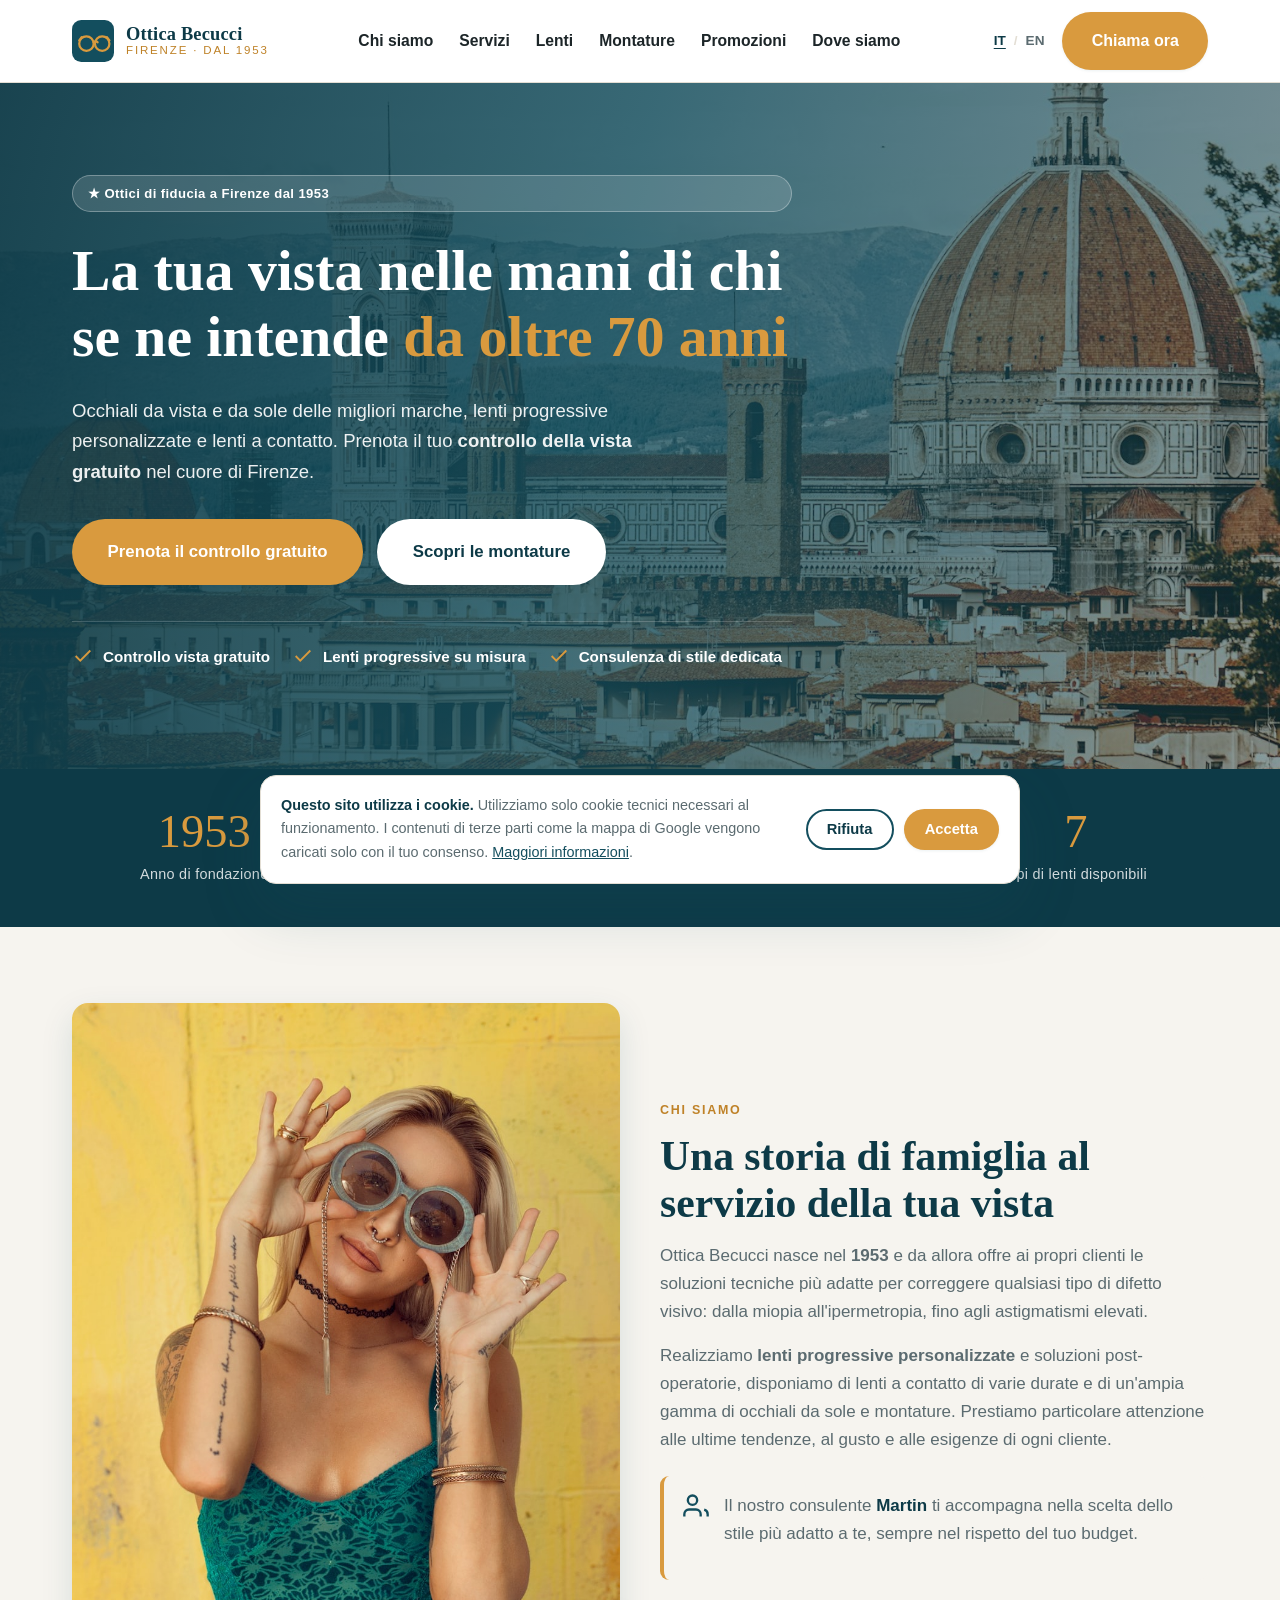
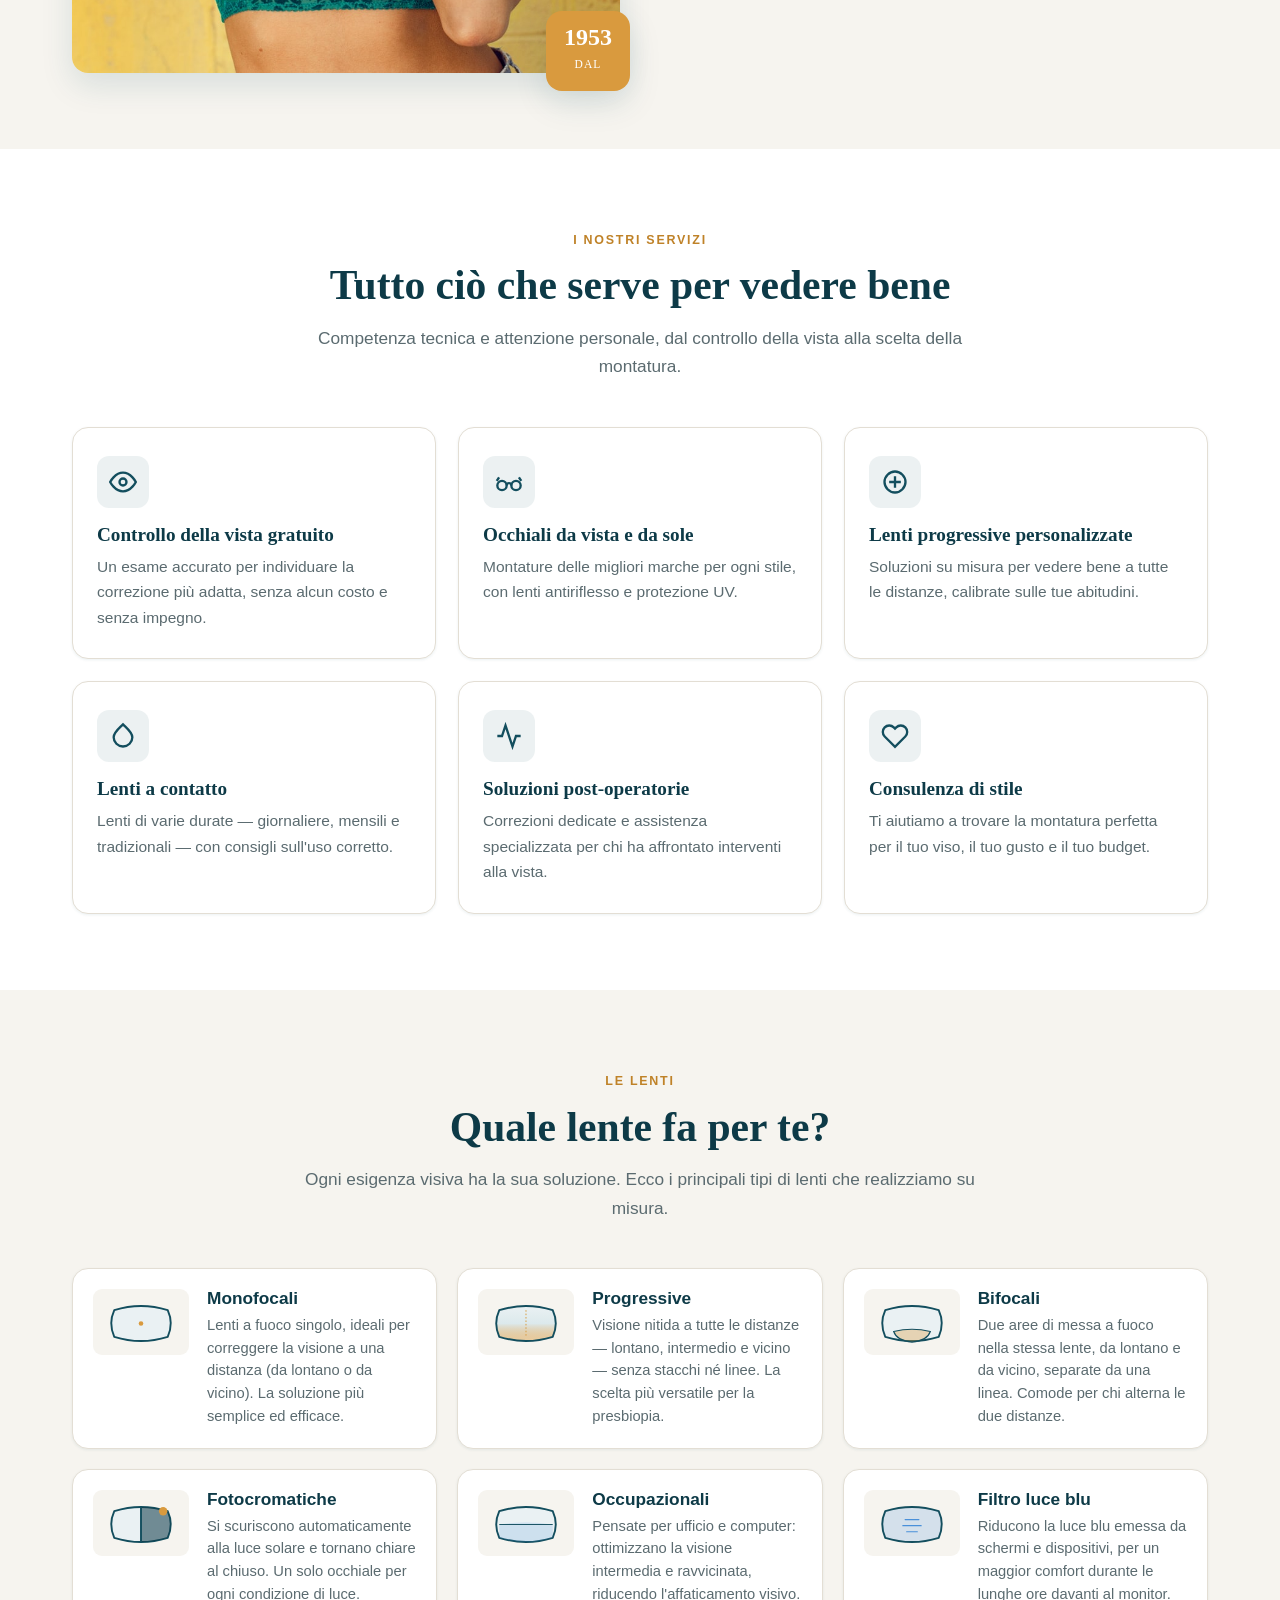
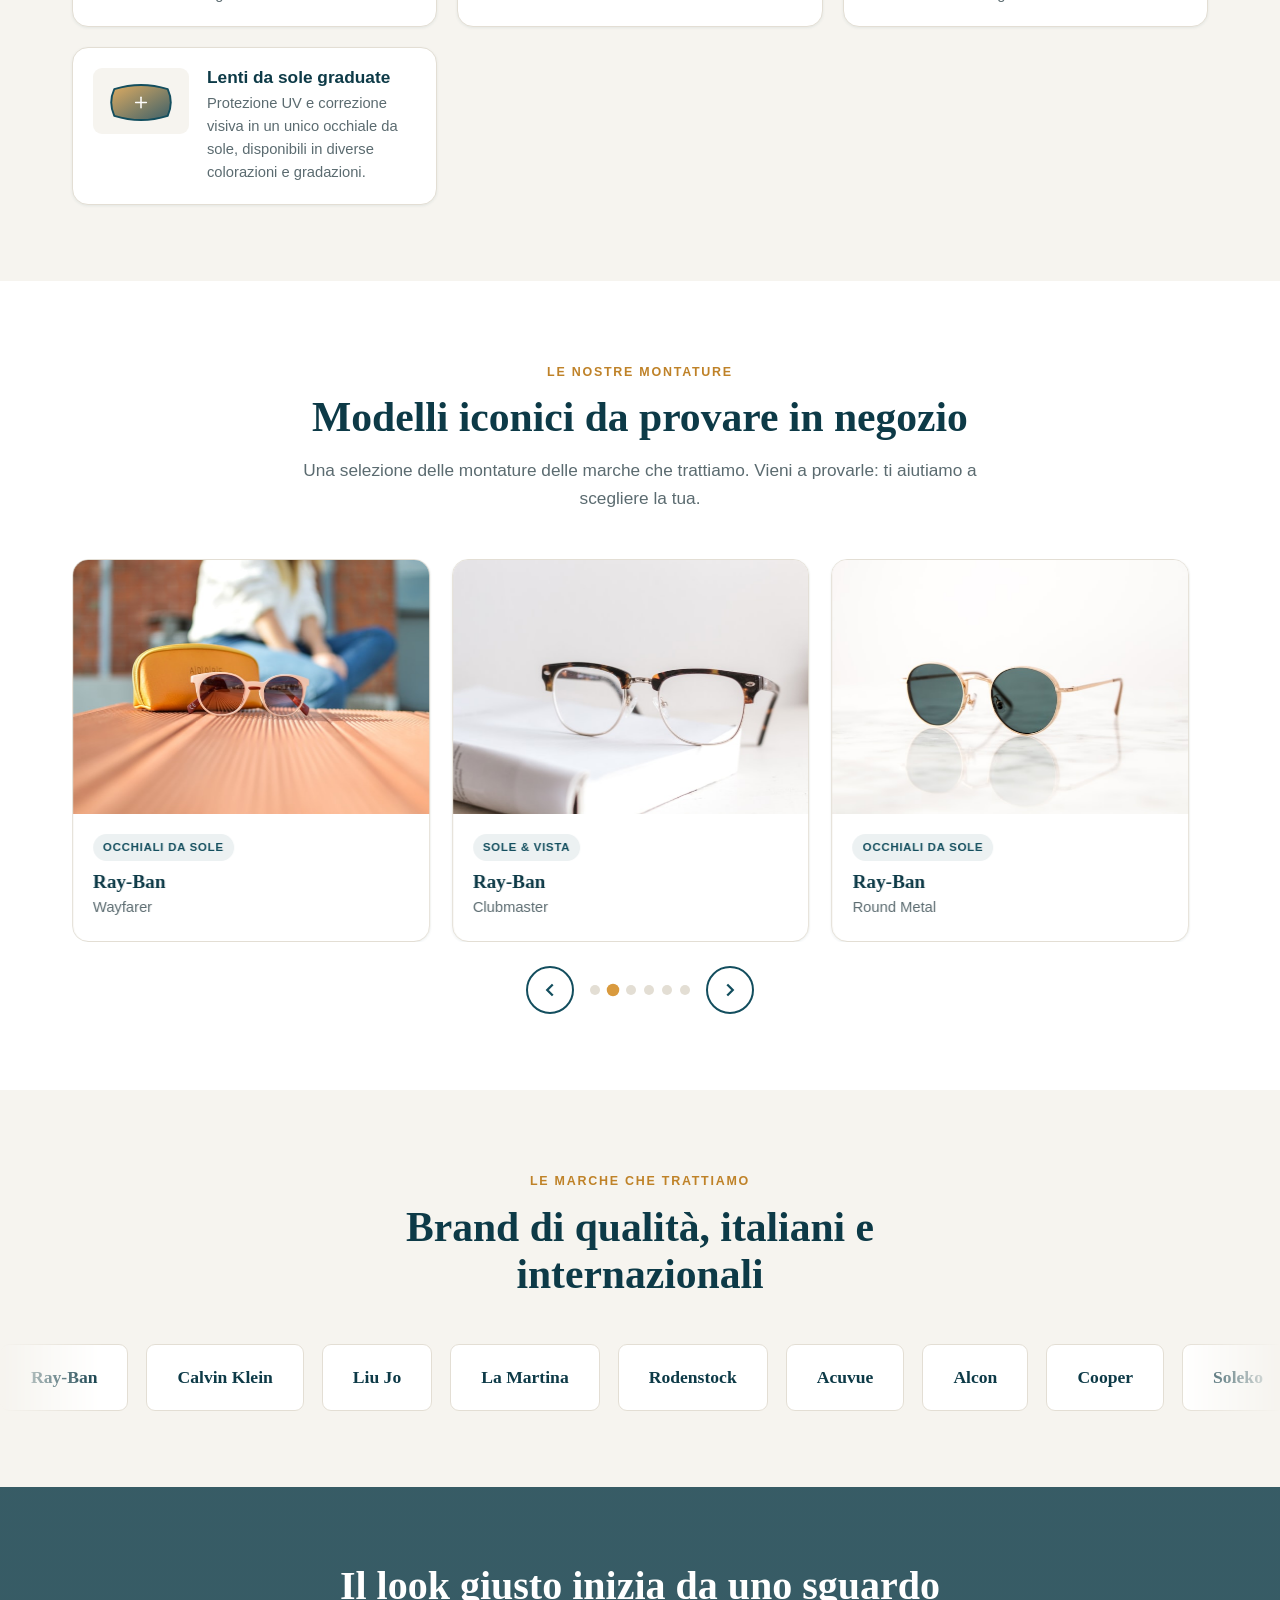
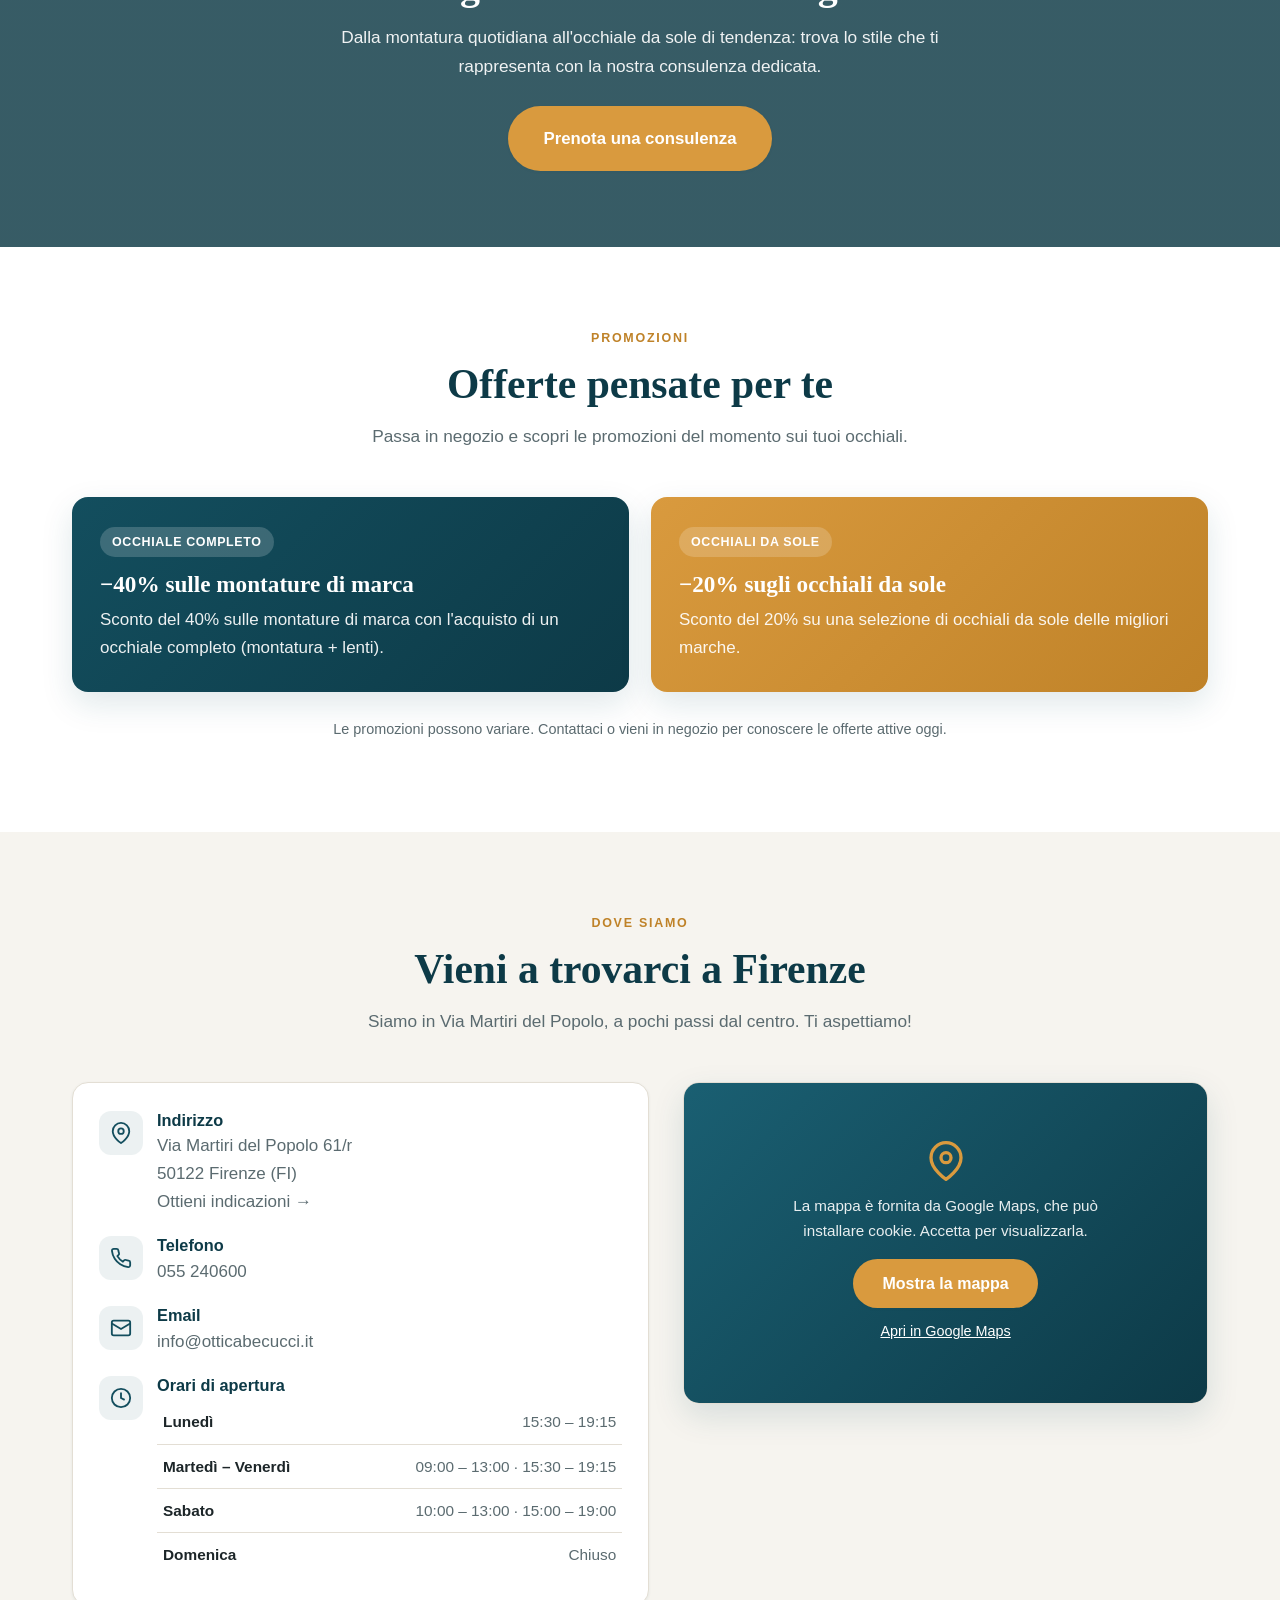
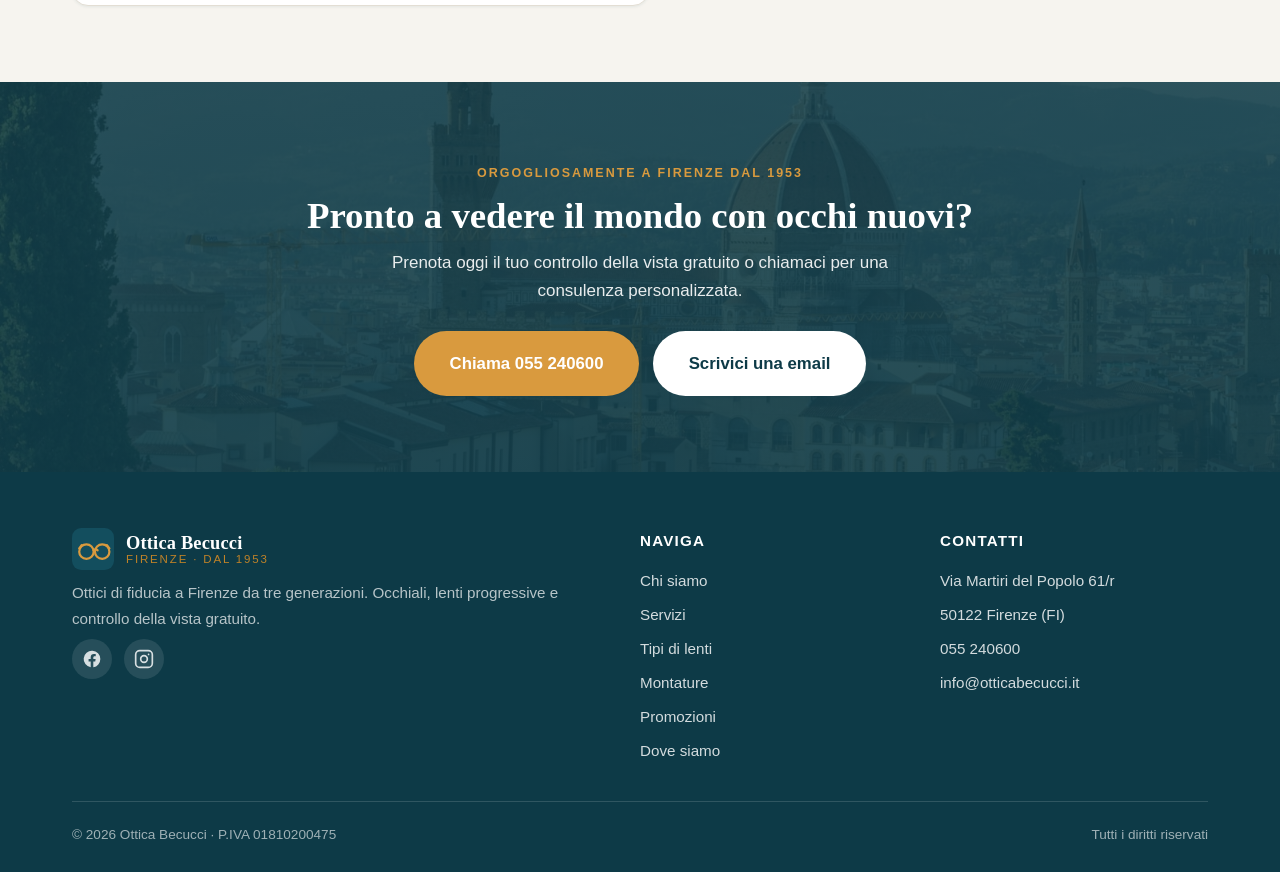
==== commit fad7e2b0: "Rediseño interactivo: carrusel, tipos de lentes, Florencia y cookies Mejoras de diseño/UX inspiradas" ====
--- a/index.html
+++ b/index.html
@@ -11,7 +11,6 @@
   <link rel="alternate" hreflang="en" href="https://www.otticabecucci.it/en/" />
   <link rel="alternate" hreflang="x-default" href="https://www.otticabecucci.it/" />
 
-  <!-- Open Graph -->
   <meta property="og:type" content="business.business" />
   <meta property="og:site_name" content="Ottica Becucci" />
   <meta property="og:locale" content="it_IT" />
@@ -25,12 +24,11 @@
   <meta name="twitter:description" content="Occhiali, lenti progressive e controllo della vista gratuito a Firenze." />
   <meta name="twitter:image" content="https://www.otticabecucci.it/assets/images/og-image.svg" />
 
-  <link rel="icon" href="/assets/images/favicon.svg" type="image/svg+xml" />
-  <link rel="manifest" href="/site.webmanifest" />
-  <link rel="preload" href="/assets/css/styles.css" as="style" />
-  <link rel="stylesheet" href="/assets/css/styles.css" />
-
-  <!-- Structured data: Optician (LocalBusiness) -->
+  <link rel="icon" href="assets/images/favicon.svg" type="image/svg+xml" />
+  <link rel="manifest" href="site.webmanifest" />
+  <link rel="preload" href="assets/css/styles.css" as="style" />
+  <link rel="stylesheet" href="assets/css/styles.css" />
+
   <script type="application/ld+json">
   {
     "@context": "https://schema.org",
@@ -70,19 +68,20 @@
     <div class="container">
       <nav class="nav" id="nav" aria-label="Navigazione principale">
         <a class="brand" href="#top" aria-label="Ottica Becucci — home">
-          <img class="brand__logo" src="/assets/images/logo.svg" width="42" height="42" alt="" />
+          <img class="brand__logo" src="assets/images/logo.svg" width="42" height="42" alt="" />
           <span class="brand__name"><strong>Ottica Becucci</strong><span>Firenze · dal 1953</span></span>
         </a>
         <ul class="nav__menu" id="navMenu">
           <li><a class="nav__link" href="#chi-siamo">Chi siamo</a></li>
           <li><a class="nav__link" href="#servizi">Servizi</a></li>
-          <li><a class="nav__link" href="#marche">Marche</a></li>
+          <li><a class="nav__link" href="#lenti">Lenti</a></li>
+          <li><a class="nav__link" href="#montature">Montature</a></li>
           <li><a class="nav__link" href="#promozioni">Promozioni</a></li>
           <li><a class="nav__link" href="#contatti">Dove siamo</a></li>
         </ul>
         <div class="nav__actions">
           <div class="lang-switch" aria-label="Selezione lingua">
-            <a href="/" aria-current="true" hreflang="it">IT</a><span>/</span><a href="/en/" hreflang="en">EN</a>
+            <a href="./" aria-current="true" hreflang="it">IT</a><span>/</span><a href="en/" hreflang="en">EN</a>
           </div>
           <a class="btn btn--primary nav__cta-desktop" href="tel:+39055240600">Chiama ora</a>
           <button class="nav__toggle" id="navToggle" aria-label="Apri menu" aria-expanded="false" aria-controls="navMenu">
@@ -103,7 +102,7 @@
           <p class="hero__text">Occhiali da vista e da sole delle migliori marche, lenti progressive personalizzate e lenti a contatto. Prenota il tuo <strong>controllo della vista gratuito</strong> nel cuore di Firenze.</p>
           <div class="hero__actions">
             <a class="btn btn--primary btn--lg" href="#contatti">Prenota il controllo gratuito</a>
-            <a class="btn btn--light btn--lg" href="tel:+39055240600">055 240600</a>
+            <a class="btn btn--light btn--lg" href="#montature">Scopri le montature</a>
           </div>
           <div class="hero__trust">
             <span class="hero__trust-item"><svg viewBox="0 0 24 24" fill="none" stroke="currentColor" stroke-width="2"><path d="M20 6L9 17l-5-5"/></svg> Controllo vista gratuito</span>
@@ -114,12 +113,24 @@
       </div>
     </section>
 
+    <!-- ===== Stats ===== -->
+    <section class="stats" aria-label="Ottica Becucci in numeri">
+      <div class="container">
+        <div class="stats__grid">
+          <div><div class="stat__num" data-count="1953">1953</div><div class="stat__label">Anno di fondazione</div></div>
+          <div><div class="stat__num" data-count="70" data-suffix="+">70+</div><div class="stat__label">Anni di esperienza</div></div>
+          <div><div class="stat__num" data-count="12">12</div><div class="stat__label">Marche trattate</div></div>
+          <div><div class="stat__num" data-count="7">7</div><div class="stat__label">Tipi di lenti disponibili</div></div>
+        </div>
+      </div>
+    </section>
+
     <!-- ===== Chi siamo ===== -->
     <section class="section" id="chi-siamo">
       <div class="container">
         <div class="about__grid reveal">
           <div class="about__media">
-            <img src="/assets/images/store.svg" width="600" height="450" loading="lazy" alt="Interno del negozio Ottica Becucci a Firenze" />
+            <img src="assets/images/about.jpg" width="900" height="1100" loading="lazy" alt="Cliente con occhiali da sole alla moda da Ottica Becucci" />
             <div class="about__est"><strong>1953</strong><span>dal</span></div>
           </div>
           <div class="about__body">
@@ -179,27 +190,134 @@
       </div>
     </section>
 
-    <!-- ===== Marche ===== -->
-    <section class="section" id="marche">
+    <!-- ===== Tipi di lenti ===== -->
+    <section class="section" id="lenti">
+      <div class="container">
+        <div class="section__head">
+          <span class="section__eyebrow">Le lenti</span>
+          <h2 class="section__title">Quale lente fa per te?</h2>
+          <p class="section__lead">Ogni esigenza visiva ha la sua soluzione. Ecco i principali tipi di lenti che realizziamo su misura.</p>
+        </div>
+        <div class="lens-grid">
+          <article class="lens-card reveal">
+            <div class="lens-card__fig"><img src="assets/images/lenses/monofocali.svg" width="96" height="66" loading="lazy" alt="Schema lente monofocale" /></div>
+            <div><h3>Monofocali</h3><p>Lenti a fuoco singolo, ideali per correggere la visione a una distanza (da lontano o da vicino). La soluzione più semplice ed efficace.</p></div>
+          </article>
+          <article class="lens-card reveal">
+            <div class="lens-card__fig"><img src="assets/images/lenses/progressive.svg" width="96" height="66" loading="lazy" alt="Schema lente progressiva" /></div>
+            <div><h3>Progressive</h3><p>Visione nitida a tutte le distanze — lontano, intermedio e vicino — senza stacchi né linee. La scelta più versatile per la presbiopia.</p></div>
+          </article>
+          <article class="lens-card reveal">
+            <div class="lens-card__fig"><img src="assets/images/lenses/bifocali.svg" width="96" height="66" loading="lazy" alt="Schema lente bifocale" /></div>
+            <div><h3>Bifocali</h3><p>Due aree di messa a fuoco nella stessa lente, da lontano e da vicino, separate da una linea. Comode per chi alterna le due distanze.</p></div>
+          </article>
+          <article class="lens-card reveal">
+            <div class="lens-card__fig"><img src="assets/images/lenses/fotocromatiche.svg" width="96" height="66" loading="lazy" alt="Schema lente fotocromatica" /></div>
+            <div><h3>Fotocromatiche</h3><p>Si scuriscono automaticamente alla luce solare e tornano chiare al chiuso. Un solo occhiale per ogni condizione di luce.</p></div>
+          </article>
+          <article class="lens-card reveal">
+            <div class="lens-card__fig"><img src="assets/images/lenses/occupazionali.svg" width="96" height="66" loading="lazy" alt="Schema lente occupazionale" /></div>
+            <div><h3>Occupazionali</h3><p>Pensate per ufficio e computer: ottimizzano la visione intermedia e ravvicinata, riducendo l'affaticamento visivo.</p></div>
+          </article>
+          <article class="lens-card reveal">
+            <div class="lens-card__fig"><img src="assets/images/lenses/luce-blu.svg" width="96" height="66" loading="lazy" alt="Schema lente con filtro luce blu" /></div>
+            <div><h3>Filtro luce blu</h3><p>Riducono la luce blu emessa da schermi e dispositivi, per un maggior comfort durante le lunghe ore davanti al monitor.</p></div>
+          </article>
+          <article class="lens-card reveal">
+            <div class="lens-card__fig"><img src="assets/images/lenses/sole-graduate.svg" width="96" height="66" loading="lazy" alt="Schema lente da sole graduata" /></div>
+            <div><h3>Lenti da sole graduate</h3><p>Protezione UV e correzione visiva in un unico occhiale da sole, disponibili in diverse colorazioni e gradazioni.</p></div>
+          </article>
+        </div>
+      </div>
+    </section>
+
+    <!-- ===== Carosello montature ===== -->
+    <section class="section section--tint" id="montature">
+      <div class="container">
+        <div class="section__head">
+          <span class="section__eyebrow">Le nostre montature</span>
+          <h2 class="section__title">Modelli iconici da provare in negozio</h2>
+          <p class="section__lead">Una selezione delle montature delle marche che trattiamo. Vieni a provarle: ti aiutiamo a scegliere la tua.</p>
+        </div>
+        <!-- NOTA PER IL TITOLARE: le immagini sono di repertorio. Sostituirle con foto reali dei modelli in vendita. -->
+        <div class="carousel" data-carousel tabindex="0" aria-label="Galleria di montature" aria-roledescription="carosello">
+          <div class="carousel__viewport">
+            <div class="carousel__track">
+              <article class="frame-card">
+                <div class="frame-card__img"><img src="assets/images/frame-aviator.jpg" width="700" height="500" loading="lazy" alt="Occhiali da sole Ray-Ban Aviator" /></div>
+                <div class="frame-card__body"><span class="frame-card__tag">Occhiali da sole</span><h3 class="frame-card__brand">Ray-Ban</h3><p class="frame-card__model">Aviator Classic</p></div>
+              </article>
+              <article class="frame-card">
+                <div class="frame-card__img"><img src="assets/images/frame-wayfarer.jpg" width="700" height="500" loading="lazy" alt="Occhiali da sole Ray-Ban Wayfarer" /></div>
+                <div class="frame-card__body"><span class="frame-card__tag">Occhiali da sole</span><h3 class="frame-card__brand">Ray-Ban</h3><p class="frame-card__model">Wayfarer</p></div>
+              </article>
+              <article class="frame-card">
+                <div class="frame-card__img"><img src="assets/images/frame-clubmaster.jpg" width="700" height="500" loading="lazy" alt="Occhiali Ray-Ban Clubmaster" /></div>
+                <div class="frame-card__body"><span class="frame-card__tag">Sole &amp; Vista</span><h3 class="frame-card__brand">Ray-Ban</h3><p class="frame-card__model">Clubmaster</p></div>
+              </article>
+              <article class="frame-card">
+                <div class="frame-card__img"><img src="assets/images/frame-round.jpg" width="700" height="500" loading="lazy" alt="Occhiali da sole tondi Ray-Ban Round" /></div>
+                <div class="frame-card__body"><span class="frame-card__tag">Occhiali da sole</span><h3 class="frame-card__brand">Ray-Ban</h3><p class="frame-card__model">Round Metal</p></div>
+              </article>
+              <article class="frame-card">
+                <div class="frame-card__img"><img src="assets/images/frame-cateye.jpg" width="700" height="500" loading="lazy" alt="Occhiali da sole cat-eye Liu Jo" /></div>
+                <div class="frame-card__body"><span class="frame-card__tag">Occhiali da sole</span><h3 class="frame-card__brand">Liu Jo</h3><p class="frame-card__model">Cat-Eye</p></div>
+              </article>
+              <article class="frame-card">
+                <div class="frame-card__img"><img src="assets/images/frame-optical.jpg" width="700" height="500" loading="lazy" alt="Montatura da vista Calvin Klein" /></div>
+                <div class="frame-card__body"><span class="frame-card__tag">Occhiali da vista</span><h3 class="frame-card__brand">Calvin Klein</h3><p class="frame-card__model">Montatura ottica</p></div>
+              </article>
+              <article class="frame-card">
+                <div class="frame-card__img"><img src="assets/images/frame-sport.jpg" width="700" height="500" loading="lazy" alt="Occhiali sportivi Cébé" /></div>
+                <div class="frame-card__body"><span class="frame-card__tag">Occhiali sportivi</span><h3 class="frame-card__brand">Cébé</h3><p class="frame-card__model">Sport</p></div>
+              </article>
+              <article class="frame-card">
+                <div class="frame-card__img"><img src="assets/images/frame-pilot.jpg" width="700" height="500" loading="lazy" alt="Occhiali da sole pilot La Martina" /></div>
+                <div class="frame-card__body"><span class="frame-card__tag">Occhiali da sole</span><h3 class="frame-card__brand">La Martina</h3><p class="frame-card__model">Pilot</p></div>
+              </article>
+            </div>
+          </div>
+          <div class="carousel__controls">
+            <button class="carousel__btn" data-prev aria-label="Montatura precedente"><svg viewBox="0 0 24 24" fill="none" stroke="currentColor" stroke-width="2.5"><path d="M15 18l-6-6 6-6"/></svg></button>
+            <div class="carousel__dots" role="tablist" aria-label="Seleziona diapositiva"></div>
+            <button class="carousel__btn" data-next aria-label="Montatura successiva"><svg viewBox="0 0 24 24" fill="none" stroke="currentColor" stroke-width="2.5"><path d="M9 6l6 6-6 6"/></svg></button>
+          </div>
+        </div>
+      </div>
+    </section>
+
+    <!-- ===== Marche (marquee) ===== -->
+    <section class="section" id="marche" aria-label="Marche trattate">
       <div class="container">
         <div class="section__head">
           <span class="section__eyebrow">Le marche che trattiamo</span>
-          <h2 class="section__title">Solo brand di qualità, italiani e internazionali</h2>
-        </div>
-        <div class="brands reveal" aria-label="Marche disponibili">
-          <span class="brands__item">Ray-Ban</span>
-          <span class="brands__item">Calvin Klein</span>
-          <span class="brands__item">Liu Jo</span>
-          <span class="brands__item">La Martina</span>
-          <span class="brands__item">Rodenstock</span>
-          <span class="brands__item">Acuvue</span>
-          <span class="brands__item">Alcon</span>
-          <span class="brands__item">Cooper</span>
-          <span class="brands__item">Soleko</span>
-          <span class="brands__item">Cébé</span>
-          <span class="brands__item">Pagani</span>
-          <span class="brands__item">Optovista</span>
-        </div>
+          <h2 class="section__title">Brand di qualità, italiani e internazionali</h2>
+        </div>
+      </div>
+      <div class="marquee">
+        <div class="marquee__track">
+          <span class="marquee__item">Ray-Ban</span>
+          <span class="marquee__item">Calvin Klein</span>
+          <span class="marquee__item">Liu Jo</span>
+          <span class="marquee__item">La Martina</span>
+          <span class="marquee__item">Rodenstock</span>
+          <span class="marquee__item">Acuvue</span>
+          <span class="marquee__item">Alcon</span>
+          <span class="marquee__item">Cooper</span>
+          <span class="marquee__item">Soleko</span>
+          <span class="marquee__item">Cébé</span>
+          <span class="marquee__item">Pagani</span>
+          <span class="marquee__item">Optovista</span>
+        </div>
+      </div>
+    </section>
+
+    <!-- ===== Banner CTA ===== -->
+    <section class="section banner">
+      <div class="container">
+        <h2>Il look giusto inizia da uno sguardo</h2>
+        <p>Dalla montatura quotidiana all'occhiale da sole di tendenza: trova lo stile che ti rappresenta con la nostra consulenza dedicata.</p>
+        <a class="btn btn--primary btn--lg" href="#contatti">Prenota una consulenza</a>
       </div>
     </section>
 
@@ -268,19 +386,24 @@
               </li>
             </ul>
           </div>
-          <div class="map reveal">
-            <iframe
-              title="Mappa — Ottica Becucci, Via Martiri del Popolo 61/r, Firenze"
-              src="https://www.google.com/maps?q=Via+Martiri+del+Popolo+61r+Firenze&output=embed"
-              loading="lazy" referrerpolicy="no-referrer-when-downgrade" allowfullscreen></iframe>
+          <div class="map reveal" data-map
+               data-map-src="https://www.google.com/maps?q=Via+Martiri+del+Popolo+61r+Firenze&output=embed"
+               data-map-title="Mappa — Ottica Becucci, Via Martiri del Popolo 61/r, Firenze">
+            <div class="map__placeholder">
+              <svg viewBox="0 0 24 24" fill="none" stroke="currentColor" stroke-width="2"><path d="M21 10c0 7-9 13-9 13s-9-6-9-13a9 9 0 0 1 18 0z"/><circle cx="12" cy="10" r="3"/></svg>
+              <p>La mappa è fornita da Google Maps, che può installare cookie. Accetta per visualizzarla.</p>
+              <button class="btn btn--primary" data-map-accept type="button">Mostra la mappa</button>
+              <a href="https://www.google.com/maps/search/?api=1&query=Ottica+Becucci+Via+Martiri+del+Popolo+61r+Firenze" target="_blank" rel="noopener">Apri in Google Maps</a>
+            </div>
           </div>
         </div>
       </div>
     </section>
 
     <!-- ===== CTA band ===== -->
-    <section class="section cta-band">
-      <div class="container">
+    <section class="section cta-band cta-band--firenze">
+      <div class="container">
+        <span class="cta-band__tag">Orgogliosamente a Firenze dal 1953</span>
         <h2>Pronto a vedere il mondo con occhi nuovi?</h2>
         <p>Prenota oggi il tuo controllo della vista gratuito o chiamaci per una consulenza personalizzata.</p>
         <div class="hero__actions" style="justify-content:center">
@@ -297,7 +420,7 @@
       <div class="footer__grid">
         <div class="footer__brand">
           <a class="brand" href="#top" style="color:#fff">
-            <img class="brand__logo" src="/assets/images/logo.svg" width="42" height="42" alt="" />
+            <img class="brand__logo" src="assets/images/logo.svg" width="42" height="42" alt="" />
             <span class="brand__name"><strong style="color:#fff">Ottica Becucci</strong><span>Firenze · dal 1953</span></span>
           </a>
           <p>Ottici di fiducia a Firenze da tre generazioni. Occhiali, lenti progressive e controllo della vista gratuito.</p>
@@ -311,7 +434,8 @@
           <ul class="footer__links">
             <li><a href="#chi-siamo">Chi siamo</a></li>
             <li><a href="#servizi">Servizi</a></li>
-            <li><a href="#marche">Marche</a></li>
+            <li><a href="#lenti">Tipi di lenti</a></li>
+            <li><a href="#montature">Montature</a></li>
             <li><a href="#promozioni">Promozioni</a></li>
             <li><a href="#contatti">Dove siamo</a></li>
           </ul>
@@ -333,6 +457,19 @@
     </div>
   </footer>
 
-  <script src="/assets/js/main.js" defer></script>
+  <button class="to-top" aria-label="Torna su"><svg viewBox="0 0 24 24" fill="none" stroke="currentColor" stroke-width="2.5"><path d="M18 15l-6-6-6 6"/></svg></button>
+
+  <!-- ===== Cookie banner ===== -->
+  <div class="cookie" data-cookie role="dialog" aria-label="Informativa sui cookie" aria-live="polite">
+    <div class="cookie__inner">
+      <p><strong>Questo sito utilizza i cookie.</strong> Utilizziamo solo cookie tecnici necessari al funzionamento. I contenuti di terze parti come la mappa di Google vengono caricati solo con il tuo consenso. <a href="#contatti">Maggiori informazioni</a>.</p>
+      <div class="cookie__actions">
+        <button class="btn btn--ghost" data-cookie-reject type="button">Rifiuta</button>
+        <button class="btn btn--primary" data-cookie-accept type="button">Accetta</button>
+      </div>
+    </div>
+  </div>
+
+  <script src="assets/js/main.js" defer></script>
 </body>
 </html>
--- a/assets/css/styles.css
+++ b/assets/css/styles.css
@@ -5,7 +5,6 @@
 
 /* ---------- Design tokens ---------- */
 :root {
-  /* Palette */
   --color-primary: #134e5e;
   --color-primary-dark: #0d3a47;
   --color-primary-light: #2a7d92;
@@ -16,19 +15,16 @@
   --color-bg: #f6f4ef;
   --color-surface: #ffffff;
   --color-border: #e3ded4;
-  --color-success: #2f7d4f;
-
-  /* Typography */
+
   --font-sans: -apple-system, BlinkMacSystemFont, "Segoe UI", Roboto, Helvetica, Arial, sans-serif;
   --font-serif: "Iowan Old Style", "Palatino Linotype", Palatino, Georgia, "Times New Roman", serif;
 
-  /* Spacing & layout */
   --container: 1180px;
-  --radius: 14px;
-  --radius-sm: 8px;
+  --radius: 16px;
+  --radius-sm: 9px;
   --shadow-sm: 0 1px 3px rgba(19, 78, 94, 0.08);
-  --shadow-md: 0 10px 30px rgba(19, 78, 94, 0.12);
-  --shadow-lg: 0 20px 50px rgba(19, 78, 94, 0.18);
+  --shadow-md: 0 12px 32px rgba(19, 78, 94, 0.13);
+  --shadow-lg: 0 24px 60px rgba(19, 78, 94, 0.2);
   --transition: 0.25s ease;
 }
 
@@ -36,39 +32,34 @@
 *, *::before, *::after { box-sizing: border-box; }
 html { scroll-behavior: smooth; -webkit-text-size-adjust: 100%; }
 body {
-  margin: 0;
-  font-family: var(--font-sans);
-  color: var(--color-ink);
-  background: var(--color-bg);
-  line-height: 1.65;
-  font-size: 17px;
-  -webkit-font-smoothing: antialiased;
+  margin: 0; font-family: var(--font-sans); color: var(--color-ink); background: var(--color-bg);
+  line-height: 1.65; font-size: 17px; -webkit-font-smoothing: antialiased; overflow-x: hidden;
 }
 img { max-width: 100%; display: block; height: auto; }
 a { color: var(--color-primary); text-decoration: none; }
 a:hover { color: var(--color-primary-dark); }
-h1, h2, h3 { font-family: var(--font-serif); line-height: 1.15; font-weight: 700; color: var(--color-primary-dark); }
+h1, h2, h3 { font-family: var(--font-serif); line-height: 1.14; font-weight: 700; color: var(--color-primary-dark); }
 ul { margin: 0; padding: 0; }
 :focus-visible { outline: 3px solid var(--color-accent); outline-offset: 3px; border-radius: 4px; }
 
 /* ---------- Layout helpers ---------- */
 .container { width: 100%; max-width: var(--container); margin-inline: auto; padding-inline: 22px; }
-.section { padding: 72px 0; }
+.section { padding: 76px 0; }
 .section--tint { background: var(--color-surface); }
-.section__head { max-width: 720px; margin: 0 auto 44px; text-align: center; }
+.section__head { max-width: 720px; margin: 0 auto 46px; text-align: center; }
 .section__eyebrow {
   display: inline-block; text-transform: uppercase; letter-spacing: 0.14em;
   font-size: 0.78rem; font-weight: 700; color: var(--color-accent-dark); margin-bottom: 12px;
 }
-.section__title { font-size: clamp(1.7rem, 4vw, 2.5rem); margin: 0 0 14px; }
+.section__title { font-size: clamp(1.7rem, 4vw, 2.6rem); margin: 0 0 14px; }
 .section__lead { font-size: 1.08rem; color: var(--color-muted); margin: 0; }
 
 /* ---------- Buttons ---------- */
 .btn {
   display: inline-flex; align-items: center; justify-content: center; gap: 0.5em;
-  padding: 0.85em 1.6em; border-radius: 999px; font-weight: 700; font-size: 1rem;
-  cursor: pointer; border: 2px solid transparent; transition: transform var(--transition), box-shadow var(--transition), background var(--transition), color var(--transition);
-  text-align: center;
+  padding: 0.85em 1.7em; border-radius: 999px; font-weight: 700; font-size: 1rem; cursor: pointer;
+  border: 2px solid transparent; text-align: center;
+  transition: transform var(--transition), box-shadow var(--transition), background var(--transition), color var(--transition);
 }
 .btn:hover { transform: translateY(-2px); }
 .btn--primary { background: var(--color-accent); color: #fff; box-shadow: var(--shadow-sm); }
@@ -77,7 +68,7 @@
 .btn--ghost:hover { background: var(--color-primary); color: #fff; }
 .btn--light { background: #fff; color: var(--color-primary-dark); }
 .btn--light:hover { background: var(--color-bg); color: var(--color-primary-dark); }
-.btn--lg { padding: 1em 1.9em; font-size: 1.05rem; }
+.btn--lg { padding: 1em 2em; font-size: 1.05rem; }
 
 /* ---------- Header / Nav ---------- */
 .header {
@@ -104,38 +95,44 @@
 .lang-switch a[aria-current="true"] { color: var(--color-primary-dark); text-decoration: underline; text-underline-offset: 3px; }
 .lang-switch span { color: var(--color-border); }
 
-.nav__toggle {
-  display: none; background: none; border: 0; cursor: pointer; padding: 8px;
-  flex-direction: column; gap: 5px;
-}
+.nav__toggle { display: none; background: none; border: 0; cursor: pointer; padding: 8px; flex-direction: column; gap: 5px; }
 .nav__toggle span { width: 26px; height: 2px; background: var(--color-primary-dark); border-radius: 2px; transition: var(--transition); }
 
 /* ---------- Hero ---------- */
-.hero {
-  position: relative; overflow: hidden;
-  background:
-    linear-gradient(135deg, rgba(13, 58, 71, 0.92) 0%, rgba(19, 78, 94, 0.82) 100%),
-    url("../images/hero.svg") center/cover no-repeat;
-  color: #fff;
-}
-.hero__inner { display: grid; gap: 28px; padding: 84px 0 92px; max-width: 760px; }
+.hero { position: relative; overflow: hidden; color: #fff; isolation: isolate; }
+.hero::before {
+  content: ""; position: absolute; inset: 0; z-index: -2;
+  background: url("../images/hero.jpg") center/cover no-repeat;
+  transform: scale(1.05);
+}
+.hero::after {
+  content: ""; position: absolute; inset: 0; z-index: -1;
+  background: linear-gradient(105deg, rgba(13,58,71,0.94) 0%, rgba(19,78,94,0.82) 45%, rgba(13,58,71,0.45) 100%);
+}
+.hero__inner { display: grid; gap: 26px; padding: 92px 0 100px; max-width: 720px; }
 .hero__badge {
   display: inline-flex; align-items: center; gap: 8px; align-self: start;
   background: rgba(255, 255, 255, 0.14); border: 1px solid rgba(255, 255, 255, 0.3);
   padding: 7px 15px; border-radius: 999px; font-size: 0.82rem; font-weight: 600; letter-spacing: 0.03em;
 }
-.hero__title { font-size: clamp(2.1rem, 5.5vw, 3.5rem); color: #fff; margin: 0; }
+.hero__title { font-size: clamp(2.2rem, 5.6vw, 3.6rem); color: #fff; margin: 0; }
 .hero__title em { color: var(--color-accent); font-style: normal; }
-.hero__text { font-size: 1.15rem; color: rgba(255, 255, 255, 0.92); margin: 0; max-width: 560px; }
+.hero__text { font-size: 1.16rem; color: rgba(255, 255, 255, 0.92); margin: 0; max-width: 560px; }
 .hero__actions { display: flex; flex-wrap: wrap; gap: 14px; margin-top: 6px; }
 .hero__trust { display: flex; flex-wrap: wrap; gap: 22px; margin-top: 10px; padding-top: 22px; border-top: 1px solid rgba(255, 255, 255, 0.18); }
 .hero__trust-item { display: flex; align-items: center; gap: 9px; font-size: 0.95rem; font-weight: 600; }
 .hero__trust-item svg { width: 22px; height: 22px; color: var(--color-accent); flex-shrink: 0; }
 
+/* ---------- Stats band ---------- */
+.stats { background: var(--color-primary-dark); color: #fff; }
+.stats__grid { display: grid; grid-template-columns: repeat(2, 1fr); gap: 26px; text-align: center; padding: 40px 0; }
+.stat__num { font-family: var(--font-serif); font-size: clamp(2rem, 5vw, 2.9rem); color: var(--color-accent); line-height: 1; }
+.stat__label { font-size: 0.9rem; color: rgba(255,255,255,0.82); margin-top: 8px; letter-spacing: 0.02em; }
+
 /* ---------- About ---------- */
 .about__grid { display: grid; gap: 40px; align-items: center; }
 .about__media { position: relative; }
-.about__media img { border-radius: var(--radius); box-shadow: var(--shadow-md); width: 100%; }
+.about__media img { border-radius: var(--radius); box-shadow: var(--shadow-md); width: 100%; object-fit: cover; }
 .about__est {
   position: absolute; bottom: -18px; right: -10px; background: var(--color-accent); color: #fff;
   font-family: var(--font-serif); border-radius: var(--radius); padding: 14px 18px; box-shadow: var(--shadow-md); text-align: center;
@@ -150,37 +147,79 @@
 .about__highlight svg { width: 28px; height: 28px; color: var(--color-primary); flex-shrink: 0; }
 .about__highlight strong { color: var(--color-primary-dark); }
 
-/* ---------- Services ---------- */
+/* ---------- Cards (servizi) ---------- */
 .cards { display: grid; gap: 22px; grid-template-columns: 1fr; }
 .card {
   background: var(--color-surface); border: 1px solid var(--color-border); border-radius: var(--radius);
   padding: 28px 24px; box-shadow: var(--shadow-sm); transition: transform var(--transition), box-shadow var(--transition);
 }
 .card:hover { transform: translateY(-4px); box-shadow: var(--shadow-md); }
-.card__icon {
-  width: 52px; height: 52px; border-radius: 12px; display: grid; place-items: center;
-  background: rgba(19, 78, 94, 0.08); color: var(--color-primary); margin-bottom: 16px;
-}
+.card__icon { width: 52px; height: 52px; border-radius: 12px; display: grid; place-items: center; background: rgba(19, 78, 94, 0.08); color: var(--color-primary); margin-bottom: 16px; }
 .card__icon svg { width: 28px; height: 28px; }
 .card h3 { font-size: 1.2rem; margin: 0 0 8px; }
 .card p { margin: 0; color: var(--color-muted); font-size: 0.97rem; }
 
-/* ---------- Brands ---------- */
-.brands { display: grid; grid-template-columns: repeat(2, 1fr); gap: 14px; }
-.brands__item {
+/* ---------- Lens types ---------- */
+.lens-grid { display: grid; gap: 20px; grid-template-columns: 1fr; }
+.lens-card {
+  display: flex; gap: 18px; align-items: flex-start; background: var(--color-surface);
+  border: 1px solid var(--color-border); border-radius: var(--radius); padding: 20px;
+  box-shadow: var(--shadow-sm); transition: transform var(--transition), box-shadow var(--transition);
+}
+.lens-card:hover { transform: translateY(-4px); box-shadow: var(--shadow-md); }
+.lens-card__fig { flex-shrink: 0; width: 96px; height: 66px; background: var(--color-bg); border-radius: var(--radius-sm); display: grid; place-items: center; padding: 6px; }
+.lens-card__fig img { width: 100%; height: 100%; object-fit: contain; }
+.lens-card h3 { font-size: 1.08rem; margin: 0 0 5px; font-family: var(--font-sans); color: var(--color-primary-dark); }
+.lens-card p { margin: 0; color: var(--color-muted); font-size: 0.92rem; line-height: 1.55; }
+
+/* ---------- Carousel (frames) ---------- */
+.carousel { position: relative; }
+.carousel__viewport { overflow: hidden; border-radius: var(--radius); }
+.carousel__track { display: flex; gap: 22px; transition: transform 0.45s cubic-bezier(.4,.0,.2,1); will-change: transform; }
+.frame-card {
+  flex: 0 0 86%; background: var(--color-surface); border: 1px solid var(--color-border);
+  border-radius: var(--radius); overflow: hidden; box-shadow: var(--shadow-sm);
+}
+.frame-card__img { aspect-ratio: 7 / 5; overflow: hidden; background: var(--color-bg); }
+.frame-card__img img { width: 100%; height: 100%; object-fit: cover; transition: transform 0.5s ease; }
+.frame-card:hover .frame-card__img img { transform: scale(1.06); }
+.frame-card__body { padding: 18px 20px 22px; }
+.frame-card__tag { display: inline-block; background: rgba(19,78,94,0.08); color: var(--color-primary); font-size: 0.72rem; font-weight: 700; text-transform: uppercase; letter-spacing: 0.06em; padding: 4px 10px; border-radius: 999px; margin-bottom: 10px; }
+.frame-card__brand { font-family: var(--font-serif); font-size: 1.2rem; color: var(--color-primary-dark); margin: 0; }
+.frame-card__model { color: var(--color-muted); font-size: 0.92rem; margin: 2px 0 0; }
+.carousel__controls { display: flex; align-items: center; justify-content: center; gap: 16px; margin-top: 24px; }
+.carousel__btn {
+  width: 48px; height: 48px; border-radius: 50%; border: 2px solid var(--color-primary); background: #fff;
+  color: var(--color-primary); cursor: pointer; display: grid; place-items: center; transition: var(--transition);
+}
+.carousel__btn:hover { background: var(--color-primary); color: #fff; }
+.carousel__btn svg { width: 22px; height: 22px; }
+.carousel__dots { display: flex; gap: 8px; }
+.carousel__dot { width: 10px; height: 10px; border-radius: 50%; border: 0; background: var(--color-border); cursor: pointer; padding: 0; transition: var(--transition); }
+.carousel__dot.is-active { background: var(--color-accent); transform: scale(1.25); }
+
+/* ---------- Brands marquee ---------- */
+.marquee { overflow: hidden; -webkit-mask-image: linear-gradient(90deg, transparent, #000 8%, #000 92%, transparent); mask-image: linear-gradient(90deg, transparent, #000 8%, #000 92%, transparent); }
+.marquee__track { display: flex; gap: 18px; width: max-content; animation: marquee 32s linear infinite; }
+.marquee:hover .marquee__track { animation-play-state: paused; }
+.marquee__item {
   display: grid; place-items: center; background: var(--color-surface); border: 1px solid var(--color-border);
-  border-radius: var(--radius-sm); padding: 22px 12px; font-family: var(--font-serif); font-weight: 700;
-  font-size: 1.05rem; color: var(--color-primary-dark); letter-spacing: 0.02em; text-align: center;
-  transition: var(--transition); min-height: 78px;
-}
-.brands__item:hover { border-color: var(--color-accent); color: var(--color-accent-dark); box-shadow: var(--shadow-sm); }
+  border-radius: var(--radius-sm); padding: 18px 30px; font-family: var(--font-serif); font-weight: 700;
+  font-size: 1.1rem; color: var(--color-primary-dark); white-space: nowrap;
+}
+@keyframes marquee { from { transform: translateX(0); } to { transform: translateX(-50%); } }
+
+/* ---------- Banner (parallax CTA) ---------- */
+.banner { position: relative; color: #fff; text-align: center; isolation: isolate; }
+.banner::before { content: ""; position: absolute; inset: 0; z-index: -2; background: url("../images/banner.jpg") center/cover fixed no-repeat; }
+.banner::after { content: ""; position: absolute; inset: 0; z-index: -1; background: linear-gradient(rgba(13,58,71,0.82), rgba(13,58,71,0.82)); }
+.banner h2 { color: #fff; font-size: clamp(1.7rem, 4vw, 2.5rem); margin: 0 0 14px; }
+.banner p { color: rgba(255,255,255,0.92); max-width: 600px; margin: 0 auto 26px; font-size: 1.08rem; }
 
 /* ---------- Promotions ---------- */
 .promos { display: grid; gap: 22px; grid-template-columns: 1fr; }
-.promo {
-  position: relative; overflow: hidden; border-radius: var(--radius); padding: 30px 28px; color: #fff;
-  background: linear-gradient(135deg, var(--color-primary) 0%, var(--color-primary-dark) 100%); box-shadow: var(--shadow-md);
-}
+.promo { position: relative; overflow: hidden; border-radius: var(--radius); padding: 30px 28px; color: #fff;
+  background: linear-gradient(135deg, var(--color-primary) 0%, var(--color-primary-dark) 100%); box-shadow: var(--shadow-md); }
 .promo--accent { background: linear-gradient(135deg, var(--color-accent) 0%, var(--color-accent-dark) 100%); }
 .promo__tag { display: inline-block; background: rgba(255,255,255,0.18); padding: 5px 12px; border-radius: 999px; font-size: 0.78rem; font-weight: 700; letter-spacing: 0.05em; text-transform: uppercase; margin-bottom: 14px; }
 .promo h3 { color: #fff; font-size: 1.45rem; margin: 0 0 8px; }
@@ -196,20 +235,51 @@
 .info-item h3 { font-size: 1.02rem; margin: 0 0 3px; font-family: var(--font-sans); }
 .info-item a, .info-item p { margin: 0; color: var(--color-muted); }
 .info-item a:hover { color: var(--color-primary); }
-
 .hours { width: 100%; border-collapse: collapse; margin-top: 6px; font-size: 0.96rem; }
 .hours th, .hours td { text-align: left; padding: 9px 6px; border-bottom: 1px solid var(--color-border); }
 .hours th { font-weight: 600; color: var(--color-ink); font-family: var(--font-sans); }
 .hours td { color: var(--color-muted); text-align: right; }
 .hours tr:last-child th, .hours tr:last-child td { border-bottom: 0; }
-
 .map { border-radius: var(--radius); overflow: hidden; box-shadow: var(--shadow-md); border: 1px solid var(--color-border); min-height: 320px; }
 .map iframe { width: 100%; height: 100%; min-height: 320px; border: 0; display: block; }
-
 .contact-card { background: var(--color-surface); border: 1px solid var(--color-border); border-radius: var(--radius); padding: 28px 26px; box-shadow: var(--shadow-sm); }
 
+/* ---------- Map consent placeholder ---------- */
+.map__placeholder {
+  display: grid; place-content: center; gap: 12px; text-align: center; padding: 28px;
+  min-height: 320px; background: linear-gradient(135deg, #1a5f72, var(--color-primary-dark)); color: #fff;
+}
+.map__placeholder svg { width: 40px; height: 40px; color: var(--color-accent); justify-self: center; }
+.map__placeholder p { margin: 0; color: rgba(255,255,255,0.9); font-size: 0.95rem; max-width: 320px; }
+.map__placeholder .btn { justify-self: center; margin-top: 4px; }
+.map__placeholder a { color: #fff; text-decoration: underline; font-size: 0.9rem; }
+
+/* ---------- Cookie banner ---------- */
+.cookie {
+  position: fixed; left: 16px; right: 16px; bottom: 16px; z-index: 130; max-width: 760px; margin-inline: auto;
+  background: var(--color-surface); border: 1px solid var(--color-border); border-radius: var(--radius);
+  box-shadow: var(--shadow-lg); padding: 18px 20px; transform: translateY(140%); transition: transform 0.4s ease;
+}
+.cookie.is-visible { transform: none; }
+.cookie__inner { display: grid; gap: 14px; align-items: center; }
+.cookie p { margin: 0; font-size: 0.9rem; color: var(--color-muted); }
+.cookie p strong { color: var(--color-primary-dark); }
+.cookie a { color: var(--color-primary); text-decoration: underline; }
+.cookie__actions { display: flex; flex-wrap: wrap; gap: 10px; }
+.cookie__actions .btn { padding: 0.7em 1.3em; font-size: 0.92rem; }
+@media (min-width: 720px) {
+  .cookie__inner { grid-template-columns: 1fr auto; }
+  .cookie__actions { flex-wrap: nowrap; }
+}
+
 /* ---------- CTA band ---------- */
-.cta-band { background: linear-gradient(135deg, var(--color-primary-dark), var(--color-primary)); color: #fff; text-align: center; }
+.cta-band {
+  position: relative; isolation: isolate; color: #fff; text-align: center;
+  background: linear-gradient(135deg, var(--color-primary-dark), var(--color-primary));
+}
+.cta-band--firenze::before { content: ""; position: absolute; inset: 0; z-index: -2; background: url("../images/firenze-skyline.jpg") center/cover no-repeat; }
+.cta-band--firenze::after { content: ""; position: absolute; inset: 0; z-index: -1; background: linear-gradient(rgba(13,58,71,0.86), rgba(13,58,71,0.9)); }
+.cta-band__tag { display: inline-block; text-transform: uppercase; letter-spacing: 0.16em; font-size: 0.78rem; font-weight: 700; color: var(--color-accent); margin-bottom: 12px; }
 .cta-band h2 { color: #fff; font-size: clamp(1.6rem, 4vw, 2.3rem); margin: 0 0 12px; }
 .cta-band p { color: rgba(255,255,255,0.9); max-width: 560px; margin: 0 auto 26px; }
 
@@ -227,25 +297,39 @@
 .footer__social svg { width: 20px; height: 20px; }
 .footer__bottom { margin-top: 38px; padding-top: 22px; border-top: 1px solid rgba(255,255,255,0.14); display: flex; flex-wrap: wrap; gap: 10px; justify-content: space-between; font-size: 0.85rem; color: rgba(255,255,255,0.6); }
 
+/* ---------- Back to top ---------- */
+.to-top {
+  position: fixed; right: 20px; bottom: 20px; width: 48px; height: 48px; border-radius: 50%; border: 0;
+  background: var(--color-accent); color: #fff; cursor: pointer; display: grid; place-items: center;
+  box-shadow: var(--shadow-md); opacity: 0; pointer-events: none; transform: translateY(12px);
+  transition: opacity var(--transition), transform var(--transition); z-index: 90;
+}
+.to-top.is-visible { opacity: 1; pointer-events: auto; transform: none; }
+.to-top svg { width: 22px; height: 22px; }
+
 /* ---------- Reveal animation ---------- */
 .reveal { opacity: 0; transform: translateY(24px); transition: opacity 0.6s ease, transform 0.6s ease; }
 .reveal.is-visible { opacity: 1; transform: none; }
 
 /* ---------- Responsive ---------- */
+@media (min-width: 560px) {
+  .frame-card { flex: 0 0 46%; }
+}
 @media (min-width: 640px) {
   .cards { grid-template-columns: repeat(2, 1fr); }
-  .brands { grid-template-columns: repeat(3, 1fr); }
+  .lens-grid { grid-template-columns: repeat(2, 1fr); }
   .promos { grid-template-columns: repeat(2, 1fr); }
+  .stats__grid { grid-template-columns: repeat(4, 1fr); }
   .footer__grid { grid-template-columns: 2fr 1fr 1fr; }
 }
 @media (min-width: 900px) {
   .cards { grid-template-columns: repeat(3, 1fr); }
-  .brands { grid-template-columns: repeat(4, 1fr); }
   .about__grid { grid-template-columns: 1fr 1fr; }
   .contact__grid { grid-template-columns: 1.1fr 1fr; align-items: start; }
+  .frame-card { flex: 0 0 31.5%; }
 }
 @media (min-width: 1100px) {
-  .brands { grid-template-columns: repeat(6, 1fr); }
+  .lens-grid { grid-template-columns: repeat(3, 1fr); }
 }
 
 /* ---------- Mobile nav ---------- */
@@ -269,6 +353,8 @@
 /* ---------- Reduced motion ---------- */
 @media (prefers-reduced-motion: reduce) {
   html { scroll-behavior: auto; }
-  *, *::before, *::after { animation-duration: 0.01ms !important; transition-duration: 0.01ms !important; }
+  *, *::before, *::after { animation-duration: 0.01ms !important; transition-duration: 0.01ms !important; animation-iteration-count: 1 !important; }
   .reveal { opacity: 1; transform: none; }
-}
+  .banner::before { background-attachment: scroll; }
+  .marquee__track { animation: none; }
+}
--- a/assets/css/styles.css
+++ b/assets/css/styles.css
@@ -5,7 +5,6 @@
 
 /* ---------- Design tokens ---------- */
 :root {
-  /* Palette */
   --color-primary: #134e5e;
   --color-primary-dark: #0d3a47;
   --color-primary-light: #2a7d92;
@@ -16,19 +15,16 @@
   --color-bg: #f6f4ef;
   --color-surface: #ffffff;
   --color-border: #e3ded4;
-  --color-success: #2f7d4f;
-
-  /* Typography */
+
   --font-sans: -apple-system, BlinkMacSystemFont, "Segoe UI", Roboto, Helvetica, Arial, sans-serif;
   --font-serif: "Iowan Old Style", "Palatino Linotype", Palatino, Georgia, "Times New Roman", serif;
 
-  /* Spacing & layout */
   --container: 1180px;
-  --radius: 14px;
-  --radius-sm: 8px;
+  --radius: 16px;
+  --radius-sm: 9px;
   --shadow-sm: 0 1px 3px rgba(19, 78, 94, 0.08);
-  --shadow-md: 0 10px 30px rgba(19, 78, 94, 0.12);
-  --shadow-lg: 0 20px 50px rgba(19, 78, 94, 0.18);
+  --shadow-md: 0 12px 32px rgba(19, 78, 94, 0.13);
+  --shadow-lg: 0 24px 60px rgba(19, 78, 94, 0.2);
   --transition: 0.25s ease;
 }
 
@@ -36,39 +32,34 @@
 *, *::before, *::after { box-sizing: border-box; }
 html { scroll-behavior: smooth; -webkit-text-size-adjust: 100%; }
 body {
-  margin: 0;
-  font-family: var(--font-sans);
-  color: var(--color-ink);
-  background: var(--color-bg);
-  line-height: 1.65;
-  font-size: 17px;
-  -webkit-font-smoothing: antialiased;
+  margin: 0; font-family: var(--font-sans); color: var(--color-ink); background: var(--color-bg);
+  line-height: 1.65; font-size: 17px; -webkit-font-smoothing: antialiased; overflow-x: hidden;
 }
 img { max-width: 100%; display: block; height: auto; }
 a { color: var(--color-primary); text-decoration: none; }
 a:hover { color: var(--color-primary-dark); }
-h1, h2, h3 { font-family: var(--font-serif); line-height: 1.15; font-weight: 700; color: var(--color-primary-dark); }
+h1, h2, h3 { font-family: var(--font-serif); line-height: 1.14; font-weight: 700; color: var(--color-primary-dark); }
 ul { margin: 0; padding: 0; }
 :focus-visible { outline: 3px solid var(--color-accent); outline-offset: 3px; border-radius: 4px; }
 
 /* ---------- Layout helpers ---------- */
 .container { width: 100%; max-width: var(--container); margin-inline: auto; padding-inline: 22px; }
-.section { padding: 72px 0; }
+.section { padding: 76px 0; }
 .section--tint { background: var(--color-surface); }
-.section__head { max-width: 720px; margin: 0 auto 44px; text-align: center; }
+.section__head { max-width: 720px; margin: 0 auto 46px; text-align: center; }
 .section__eyebrow {
   display: inline-block; text-transform: uppercase; letter-spacing: 0.14em;
   font-size: 0.78rem; font-weight: 700; color: var(--color-accent-dark); margin-bottom: 12px;
 }
-.section__title { font-size: clamp(1.7rem, 4vw, 2.5rem); margin: 0 0 14px; }
+.section__title { font-size: clamp(1.7rem, 4vw, 2.6rem); margin: 0 0 14px; }
 .section__lead { font-size: 1.08rem; color: var(--color-muted); margin: 0; }
 
 /* ---------- Buttons ---------- */
 .btn {
   display: inline-flex; align-items: center; justify-content: center; gap: 0.5em;
-  padding: 0.85em 1.6em; border-radius: 999px; font-weight: 700; font-size: 1rem;
-  cursor: pointer; border: 2px solid transparent; transition: transform var(--transition), box-shadow var(--transition), background var(--transition), color var(--transition);
-  text-align: center;
+  padding: 0.85em 1.7em; border-radius: 999px; font-weight: 700; font-size: 1rem; cursor: pointer;
+  border: 2px solid transparent; text-align: center;
+  transition: transform var(--transition), box-shadow var(--transition), background var(--transition), color var(--transition);
 }
 .btn:hover { transform: translateY(-2px); }
 .btn--primary { background: var(--color-accent); color: #fff; box-shadow: var(--shadow-sm); }
@@ -77,7 +68,7 @@
 .btn--ghost:hover { background: var(--color-primary); color: #fff; }
 .btn--light { background: #fff; color: var(--color-primary-dark); }
 .btn--light:hover { background: var(--color-bg); color: var(--color-primary-dark); }
-.btn--lg { padding: 1em 1.9em; font-size: 1.05rem; }
+.btn--lg { padding: 1em 2em; font-size: 1.05rem; }
 
 /* ---------- Header / Nav ---------- */
 .header {
@@ -104,38 +95,44 @@
 .lang-switch a[aria-current="true"] { color: var(--color-primary-dark); text-decoration: underline; text-underline-offset: 3px; }
 .lang-switch span { color: var(--color-border); }
 
-.nav__toggle {
-  display: none; background: none; border: 0; cursor: pointer; padding: 8px;
-  flex-direction: column; gap: 5px;
-}
+.nav__toggle { display: none; background: none; border: 0; cursor: pointer; padding: 8px; flex-direction: column; gap: 5px; }
 .nav__toggle span { width: 26px; height: 2px; background: var(--color-primary-dark); border-radius: 2px; transition: var(--transition); }
 
 /* ---------- Hero ---------- */
-.hero {
-  position: relative; overflow: hidden;
-  background:
-    linear-gradient(135deg, rgba(13, 58, 71, 0.92) 0%, rgba(19, 78, 94, 0.82) 100%),
-    url("../images/hero.svg") center/cover no-repeat;
-  color: #fff;
-}
-.hero__inner { display: grid; gap: 28px; padding: 84px 0 92px; max-width: 760px; }
+.hero { position: relative; overflow: hidden; color: #fff; isolation: isolate; }
+.hero::before {
+  content: ""; position: absolute; inset: 0; z-index: -2;
+  background: url("../images/hero.jpg") center/cover no-repeat;
+  transform: scale(1.05);
+}
+.hero::after {
+  content: ""; position: absolute; inset: 0; z-index: -1;
+  background: linear-gradient(105deg, rgba(13,58,71,0.94) 0%, rgba(19,78,94,0.82) 45%, rgba(13,58,71,0.45) 100%);
+}
+.hero__inner { display: grid; gap: 26px; padding: 92px 0 100px; max-width: 720px; }
 .hero__badge {
   display: inline-flex; align-items: center; gap: 8px; align-self: start;
   background: rgba(255, 255, 255, 0.14); border: 1px solid rgba(255, 255, 255, 0.3);
   padding: 7px 15px; border-radius: 999px; font-size: 0.82rem; font-weight: 600; letter-spacing: 0.03em;
 }
-.hero__title { font-size: clamp(2.1rem, 5.5vw, 3.5rem); color: #fff; margin: 0; }
+.hero__title { font-size: clamp(2.2rem, 5.6vw, 3.6rem); color: #fff; margin: 0; }
 .hero__title em { color: var(--color-accent); font-style: normal; }
-.hero__text { font-size: 1.15rem; color: rgba(255, 255, 255, 0.92); margin: 0; max-width: 560px; }
+.hero__text { font-size: 1.16rem; color: rgba(255, 255, 255, 0.92); margin: 0; max-width: 560px; }
 .hero__actions { display: flex; flex-wrap: wrap; gap: 14px; margin-top: 6px; }
 .hero__trust { display: flex; flex-wrap: wrap; gap: 22px; margin-top: 10px; padding-top: 22px; border-top: 1px solid rgba(255, 255, 255, 0.18); }
 .hero__trust-item { display: flex; align-items: center; gap: 9px; font-size: 0.95rem; font-weight: 600; }
 .hero__trust-item svg { width: 22px; height: 22px; color: var(--color-accent); flex-shrink: 0; }
 
+/* ---------- Stats band ---------- */
+.stats { background: var(--color-primary-dark); color: #fff; }
+.stats__grid { display: grid; grid-template-columns: repeat(2, 1fr); gap: 26px; text-align: center; padding: 40px 0; }
+.stat__num { font-family: var(--font-serif); font-size: clamp(2rem, 5vw, 2.9rem); color: var(--color-accent); line-height: 1; }
+.stat__label { font-size: 0.9rem; color: rgba(255,255,255,0.82); margin-top: 8px; letter-spacing: 0.02em; }
+
 /* ---------- About ---------- */
 .about__grid { display: grid; gap: 40px; align-items: center; }
 .about__media { position: relative; }
-.about__media img { border-radius: var(--radius); box-shadow: var(--shadow-md); width: 100%; }
+.about__media img { border-radius: var(--radius); box-shadow: var(--shadow-md); width: 100%; object-fit: cover; }
 .about__est {
   position: absolute; bottom: -18px; right: -10px; background: var(--color-accent); color: #fff;
   font-family: var(--font-serif); border-radius: var(--radius); padding: 14px 18px; box-shadow: var(--shadow-md); text-align: center;
@@ -150,37 +147,79 @@
 .about__highlight svg { width: 28px; height: 28px; color: var(--color-primary); flex-shrink: 0; }
 .about__highlight strong { color: var(--color-primary-dark); }
 
-/* ---------- Services ---------- */
+/* ---------- Cards (servizi) ---------- */
 .cards { display: grid; gap: 22px; grid-template-columns: 1fr; }
 .card {
   background: var(--color-surface); border: 1px solid var(--color-border); border-radius: var(--radius);
   padding: 28px 24px; box-shadow: var(--shadow-sm); transition: transform var(--transition), box-shadow var(--transition);
 }
 .card:hover { transform: translateY(-4px); box-shadow: var(--shadow-md); }
-.card__icon {
-  width: 52px; height: 52px; border-radius: 12px; display: grid; place-items: center;
-  background: rgba(19, 78, 94, 0.08); color: var(--color-primary); margin-bottom: 16px;
-}
+.card__icon { width: 52px; height: 52px; border-radius: 12px; display: grid; place-items: center; background: rgba(19, 78, 94, 0.08); color: var(--color-primary); margin-bottom: 16px; }
 .card__icon svg { width: 28px; height: 28px; }
 .card h3 { font-size: 1.2rem; margin: 0 0 8px; }
 .card p { margin: 0; color: var(--color-muted); font-size: 0.97rem; }
 
-/* ---------- Brands ---------- */
-.brands { display: grid; grid-template-columns: repeat(2, 1fr); gap: 14px; }
-.brands__item {
+/* ---------- Lens types ---------- */
+.lens-grid { display: grid; gap: 20px; grid-template-columns: 1fr; }
+.lens-card {
+  display: flex; gap: 18px; align-items: flex-start; background: var(--color-surface);
+  border: 1px solid var(--color-border); border-radius: var(--radius); padding: 20px;
+  box-shadow: var(--shadow-sm); transition: transform var(--transition), box-shadow var(--transition);
+}
+.lens-card:hover { transform: translateY(-4px); box-shadow: var(--shadow-md); }
+.lens-card__fig { flex-shrink: 0; width: 96px; height: 66px; background: var(--color-bg); border-radius: var(--radius-sm); display: grid; place-items: center; padding: 6px; }
+.lens-card__fig img { width: 100%; height: 100%; object-fit: contain; }
+.lens-card h3 { font-size: 1.08rem; margin: 0 0 5px; font-family: var(--font-sans); color: var(--color-primary-dark); }
+.lens-card p { margin: 0; color: var(--color-muted); font-size: 0.92rem; line-height: 1.55; }
+
+/* ---------- Carousel (frames) ---------- */
+.carousel { position: relative; }
+.carousel__viewport { overflow: hidden; border-radius: var(--radius); }
+.carousel__track { display: flex; gap: 22px; transition: transform 0.45s cubic-bezier(.4,.0,.2,1); will-change: transform; }
+.frame-card {
+  flex: 0 0 86%; background: var(--color-surface); border: 1px solid var(--color-border);
+  border-radius: var(--radius); overflow: hidden; box-shadow: var(--shadow-sm);
+}
+.frame-card__img { aspect-ratio: 7 / 5; overflow: hidden; background: var(--color-bg); }
+.frame-card__img img { width: 100%; height: 100%; object-fit: cover; transition: transform 0.5s ease; }
+.frame-card:hover .frame-card__img img { transform: scale(1.06); }
+.frame-card__body { padding: 18px 20px 22px; }
+.frame-card__tag { display: inline-block; background: rgba(19,78,94,0.08); color: var(--color-primary); font-size: 0.72rem; font-weight: 700; text-transform: uppercase; letter-spacing: 0.06em; padding: 4px 10px; border-radius: 999px; margin-bottom: 10px; }
+.frame-card__brand { font-family: var(--font-serif); font-size: 1.2rem; color: var(--color-primary-dark); margin: 0; }
+.frame-card__model { color: var(--color-muted); font-size: 0.92rem; margin: 2px 0 0; }
+.carousel__controls { display: flex; align-items: center; justify-content: center; gap: 16px; margin-top: 24px; }
+.carousel__btn {
+  width: 48px; height: 48px; border-radius: 50%; border: 2px solid var(--color-primary); background: #fff;
+  color: var(--color-primary); cursor: pointer; display: grid; place-items: center; transition: var(--transition);
+}
+.carousel__btn:hover { background: var(--color-primary); color: #fff; }
+.carousel__btn svg { width: 22px; height: 22px; }
+.carousel__dots { display: flex; gap: 8px; }
+.carousel__dot { width: 10px; height: 10px; border-radius: 50%; border: 0; background: var(--color-border); cursor: pointer; padding: 0; transition: var(--transition); }
+.carousel__dot.is-active { background: var(--color-accent); transform: scale(1.25); }
+
+/* ---------- Brands marquee ---------- */
+.marquee { overflow: hidden; -webkit-mask-image: linear-gradient(90deg, transparent, #000 8%, #000 92%, transparent); mask-image: linear-gradient(90deg, transparent, #000 8%, #000 92%, transparent); }
+.marquee__track { display: flex; gap: 18px; width: max-content; animation: marquee 32s linear infinite; }
+.marquee:hover .marquee__track { animation-play-state: paused; }
+.marquee__item {
   display: grid; place-items: center; background: var(--color-surface); border: 1px solid var(--color-border);
-  border-radius: var(--radius-sm); padding: 22px 12px; font-family: var(--font-serif); font-weight: 700;
-  font-size: 1.05rem; color: var(--color-primary-dark); letter-spacing: 0.02em; text-align: center;
-  transition: var(--transition); min-height: 78px;
-}
-.brands__item:hover { border-color: var(--color-accent); color: var(--color-accent-dark); box-shadow: var(--shadow-sm); }
+  border-radius: var(--radius-sm); padding: 18px 30px; font-family: var(--font-serif); font-weight: 700;
+  font-size: 1.1rem; color: var(--color-primary-dark); white-space: nowrap;
+}
+@keyframes marquee { from { transform: translateX(0); } to { transform: translateX(-50%); } }
+
+/* ---------- Banner (parallax CTA) ---------- */
+.banner { position: relative; color: #fff; text-align: center; isolation: isolate; }
+.banner::before { content: ""; position: absolute; inset: 0; z-index: -2; background: url("../images/banner.jpg") center/cover fixed no-repeat; }
+.banner::after { content: ""; position: absolute; inset: 0; z-index: -1; background: linear-gradient(rgba(13,58,71,0.82), rgba(13,58,71,0.82)); }
+.banner h2 { color: #fff; font-size: clamp(1.7rem, 4vw, 2.5rem); margin: 0 0 14px; }
+.banner p { color: rgba(255,255,255,0.92); max-width: 600px; margin: 0 auto 26px; font-size: 1.08rem; }
 
 /* ---------- Promotions ---------- */
 .promos { display: grid; gap: 22px; grid-template-columns: 1fr; }
-.promo {
-  position: relative; overflow: hidden; border-radius: var(--radius); padding: 30px 28px; color: #fff;
-  background: linear-gradient(135deg, var(--color-primary) 0%, var(--color-primary-dark) 100%); box-shadow: var(--shadow-md);
-}
+.promo { position: relative; overflow: hidden; border-radius: var(--radius); padding: 30px 28px; color: #fff;
+  background: linear-gradient(135deg, var(--color-primary) 0%, var(--color-primary-dark) 100%); box-shadow: var(--shadow-md); }
 .promo--accent { background: linear-gradient(135deg, var(--color-accent) 0%, var(--color-accent-dark) 100%); }
 .promo__tag { display: inline-block; background: rgba(255,255,255,0.18); padding: 5px 12px; border-radius: 999px; font-size: 0.78rem; font-weight: 700; letter-spacing: 0.05em; text-transform: uppercase; margin-bottom: 14px; }
 .promo h3 { color: #fff; font-size: 1.45rem; margin: 0 0 8px; }
@@ -196,20 +235,51 @@
 .info-item h3 { font-size: 1.02rem; margin: 0 0 3px; font-family: var(--font-sans); }
 .info-item a, .info-item p { margin: 0; color: var(--color-muted); }
 .info-item a:hover { color: var(--color-primary); }
-
 .hours { width: 100%; border-collapse: collapse; margin-top: 6px; font-size: 0.96rem; }
 .hours th, .hours td { text-align: left; padding: 9px 6px; border-bottom: 1px solid var(--color-border); }
 .hours th { font-weight: 600; color: var(--color-ink); font-family: var(--font-sans); }
 .hours td { color: var(--color-muted); text-align: right; }
 .hours tr:last-child th, .hours tr:last-child td { border-bottom: 0; }
-
 .map { border-radius: var(--radius); overflow: hidden; box-shadow: var(--shadow-md); border: 1px solid var(--color-border); min-height: 320px; }
 .map iframe { width: 100%; height: 100%; min-height: 320px; border: 0; display: block; }
-
 .contact-card { background: var(--color-surface); border: 1px solid var(--color-border); border-radius: var(--radius); padding: 28px 26px; box-shadow: var(--shadow-sm); }
 
+/* ---------- Map consent placeholder ---------- */
+.map__placeholder {
+  display: grid; place-content: center; gap: 12px; text-align: center; padding: 28px;
+  min-height: 320px; background: linear-gradient(135deg, #1a5f72, var(--color-primary-dark)); color: #fff;
+}
+.map__placeholder svg { width: 40px; height: 40px; color: var(--color-accent); justify-self: center; }
+.map__placeholder p { margin: 0; color: rgba(255,255,255,0.9); font-size: 0.95rem; max-width: 320px; }
+.map__placeholder .btn { justify-self: center; margin-top: 4px; }
+.map__placeholder a { color: #fff; text-decoration: underline; font-size: 0.9rem; }
+
+/* ---------- Cookie banner ---------- */
+.cookie {
+  position: fixed; left: 16px; right: 16px; bottom: 16px; z-index: 130; max-width: 760px; margin-inline: auto;
+  background: var(--color-surface); border: 1px solid var(--color-border); border-radius: var(--radius);
+  box-shadow: var(--shadow-lg); padding: 18px 20px; transform: translateY(140%); transition: transform 0.4s ease;
+}
+.cookie.is-visible { transform: none; }
+.cookie__inner { display: grid; gap: 14px; align-items: center; }
+.cookie p { margin: 0; font-size: 0.9rem; color: var(--color-muted); }
+.cookie p strong { color: var(--color-primary-dark); }
+.cookie a { color: var(--color-primary); text-decoration: underline; }
+.cookie__actions { display: flex; flex-wrap: wrap; gap: 10px; }
+.cookie__actions .btn { padding: 0.7em 1.3em; font-size: 0.92rem; }
+@media (min-width: 720px) {
+  .cookie__inner { grid-template-columns: 1fr auto; }
+  .cookie__actions { flex-wrap: nowrap; }
+}
+
 /* ---------- CTA band ---------- */
-.cta-band { background: linear-gradient(135deg, var(--color-primary-dark), var(--color-primary)); color: #fff; text-align: center; }
+.cta-band {
+  position: relative; isolation: isolate; color: #fff; text-align: center;
+  background: linear-gradient(135deg, var(--color-primary-dark), var(--color-primary));
+}
+.cta-band--firenze::before { content: ""; position: absolute; inset: 0; z-index: -2; background: url("../images/firenze-skyline.jpg") center/cover no-repeat; }
+.cta-band--firenze::after { content: ""; position: absolute; inset: 0; z-index: -1; background: linear-gradient(rgba(13,58,71,0.86), rgba(13,58,71,0.9)); }
+.cta-band__tag { display: inline-block; text-transform: uppercase; letter-spacing: 0.16em; font-size: 0.78rem; font-weight: 700; color: var(--color-accent); margin-bottom: 12px; }
 .cta-band h2 { color: #fff; font-size: clamp(1.6rem, 4vw, 2.3rem); margin: 0 0 12px; }
 .cta-band p { color: rgba(255,255,255,0.9); max-width: 560px; margin: 0 auto 26px; }
 
@@ -227,25 +297,39 @@
 .footer__social svg { width: 20px; height: 20px; }
 .footer__bottom { margin-top: 38px; padding-top: 22px; border-top: 1px solid rgba(255,255,255,0.14); display: flex; flex-wrap: wrap; gap: 10px; justify-content: space-between; font-size: 0.85rem; color: rgba(255,255,255,0.6); }
 
+/* ---------- Back to top ---------- */
+.to-top {
+  position: fixed; right: 20px; bottom: 20px; width: 48px; height: 48px; border-radius: 50%; border: 0;
+  background: var(--color-accent); color: #fff; cursor: pointer; display: grid; place-items: center;
+  box-shadow: var(--shadow-md); opacity: 0; pointer-events: none; transform: translateY(12px);
+  transition: opacity var(--transition), transform var(--transition); z-index: 90;
+}
+.to-top.is-visible { opacity: 1; pointer-events: auto; transform: none; }
+.to-top svg { width: 22px; height: 22px; }
+
 /* ---------- Reveal animation ---------- */
 .reveal { opacity: 0; transform: translateY(24px); transition: opacity 0.6s ease, transform 0.6s ease; }
 .reveal.is-visible { opacity: 1; transform: none; }
 
 /* ---------- Responsive ---------- */
+@media (min-width: 560px) {
+  .frame-card { flex: 0 0 46%; }
+}
 @media (min-width: 640px) {
   .cards { grid-template-columns: repeat(2, 1fr); }
-  .brands { grid-template-columns: repeat(3, 1fr); }
+  .lens-grid { grid-template-columns: repeat(2, 1fr); }
   .promos { grid-template-columns: repeat(2, 1fr); }
+  .stats__grid { grid-template-columns: repeat(4, 1fr); }
   .footer__grid { grid-template-columns: 2fr 1fr 1fr; }
 }
 @media (min-width: 900px) {
   .cards { grid-template-columns: repeat(3, 1fr); }
-  .brands { grid-template-columns: repeat(4, 1fr); }
   .about__grid { grid-template-columns: 1fr 1fr; }
   .contact__grid { grid-template-columns: 1.1fr 1fr; align-items: start; }
+  .frame-card { flex: 0 0 31.5%; }
 }
 @media (min-width: 1100px) {
-  .brands { grid-template-columns: repeat(6, 1fr); }
+  .lens-grid { grid-template-columns: repeat(3, 1fr); }
 }
 
 /* ---------- Mobile nav ---------- */
@@ -269,6 +353,8 @@
 /* ---------- Reduced motion ---------- */
 @media (prefers-reduced-motion: reduce) {
   html { scroll-behavior: auto; }
-  *, *::before, *::after { animation-duration: 0.01ms !important; transition-duration: 0.01ms !important; }
+  *, *::before, *::after { animation-duration: 0.01ms !important; transition-duration: 0.01ms !important; animation-iteration-count: 1 !important; }
   .reveal { opacity: 1; transform: none; }
-}
+  .banner::before { background-attachment: scroll; }
+  .marquee__track { animation: none; }
+}
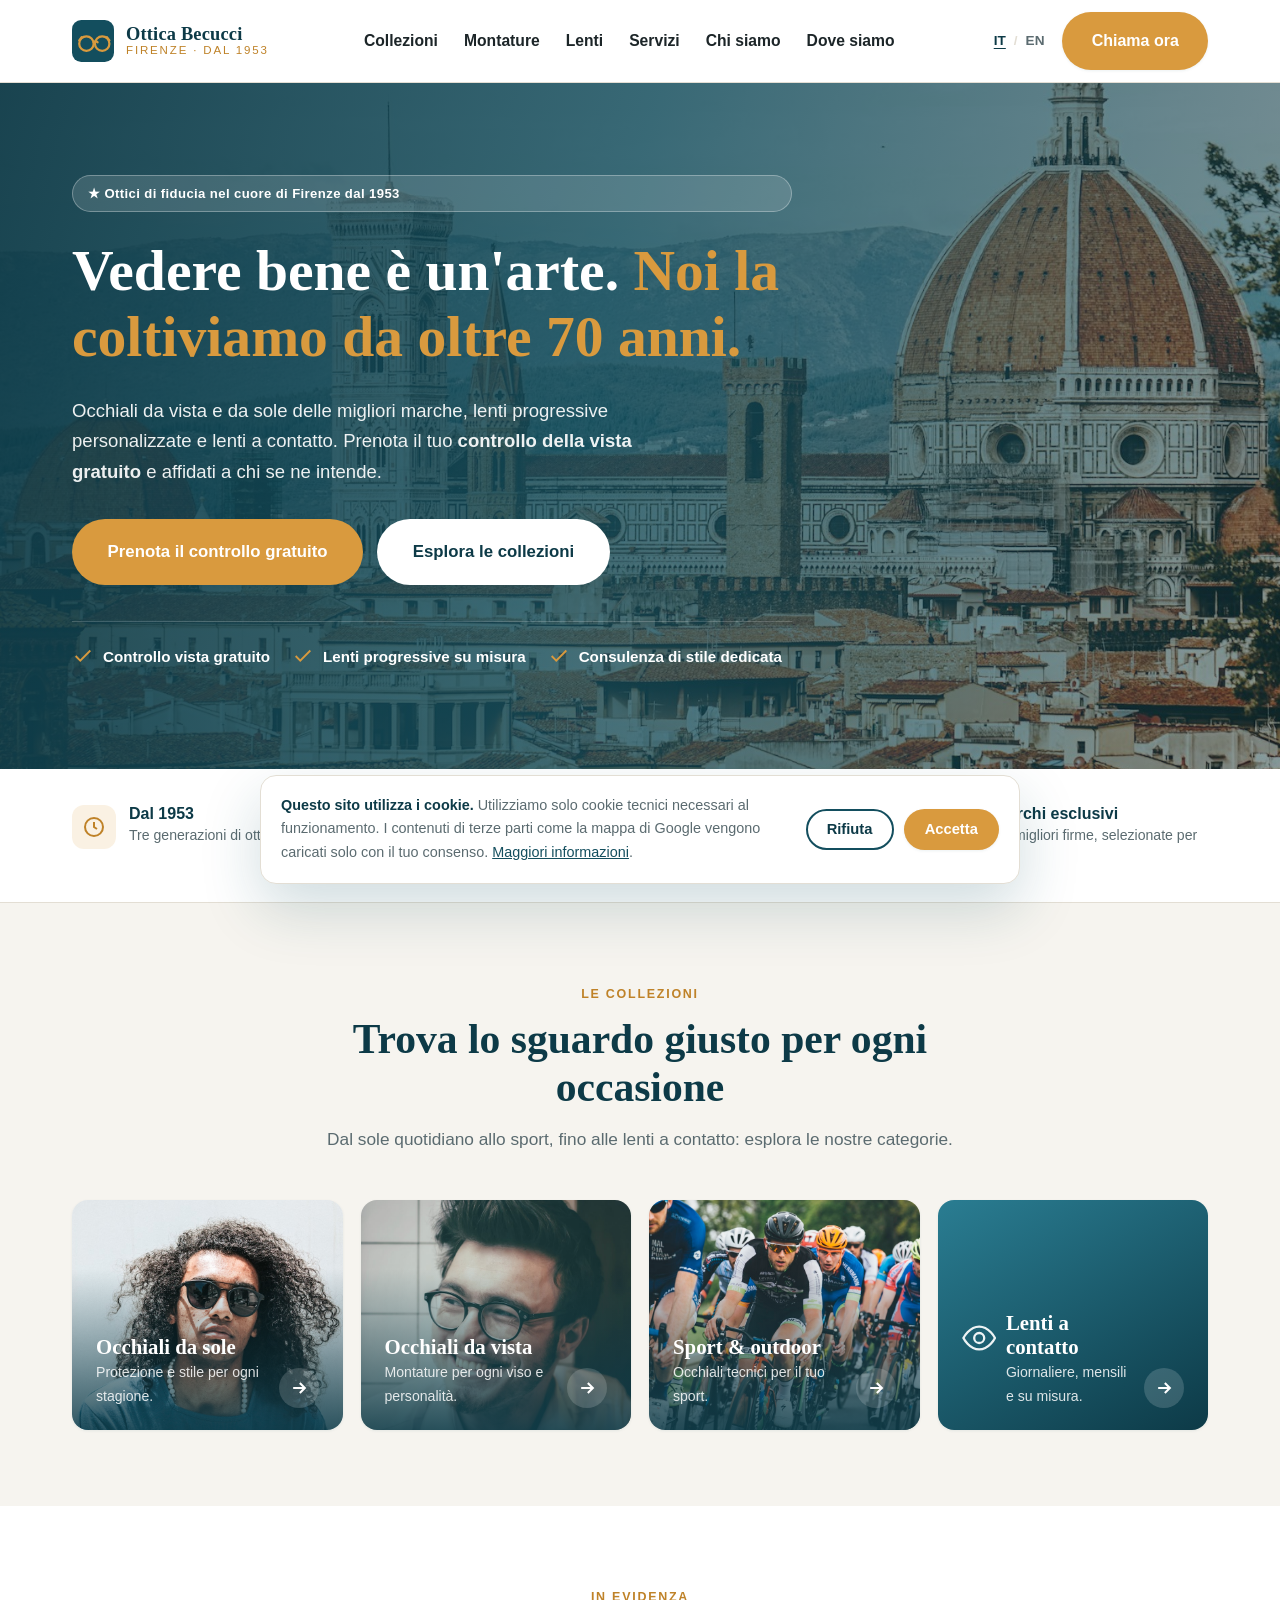
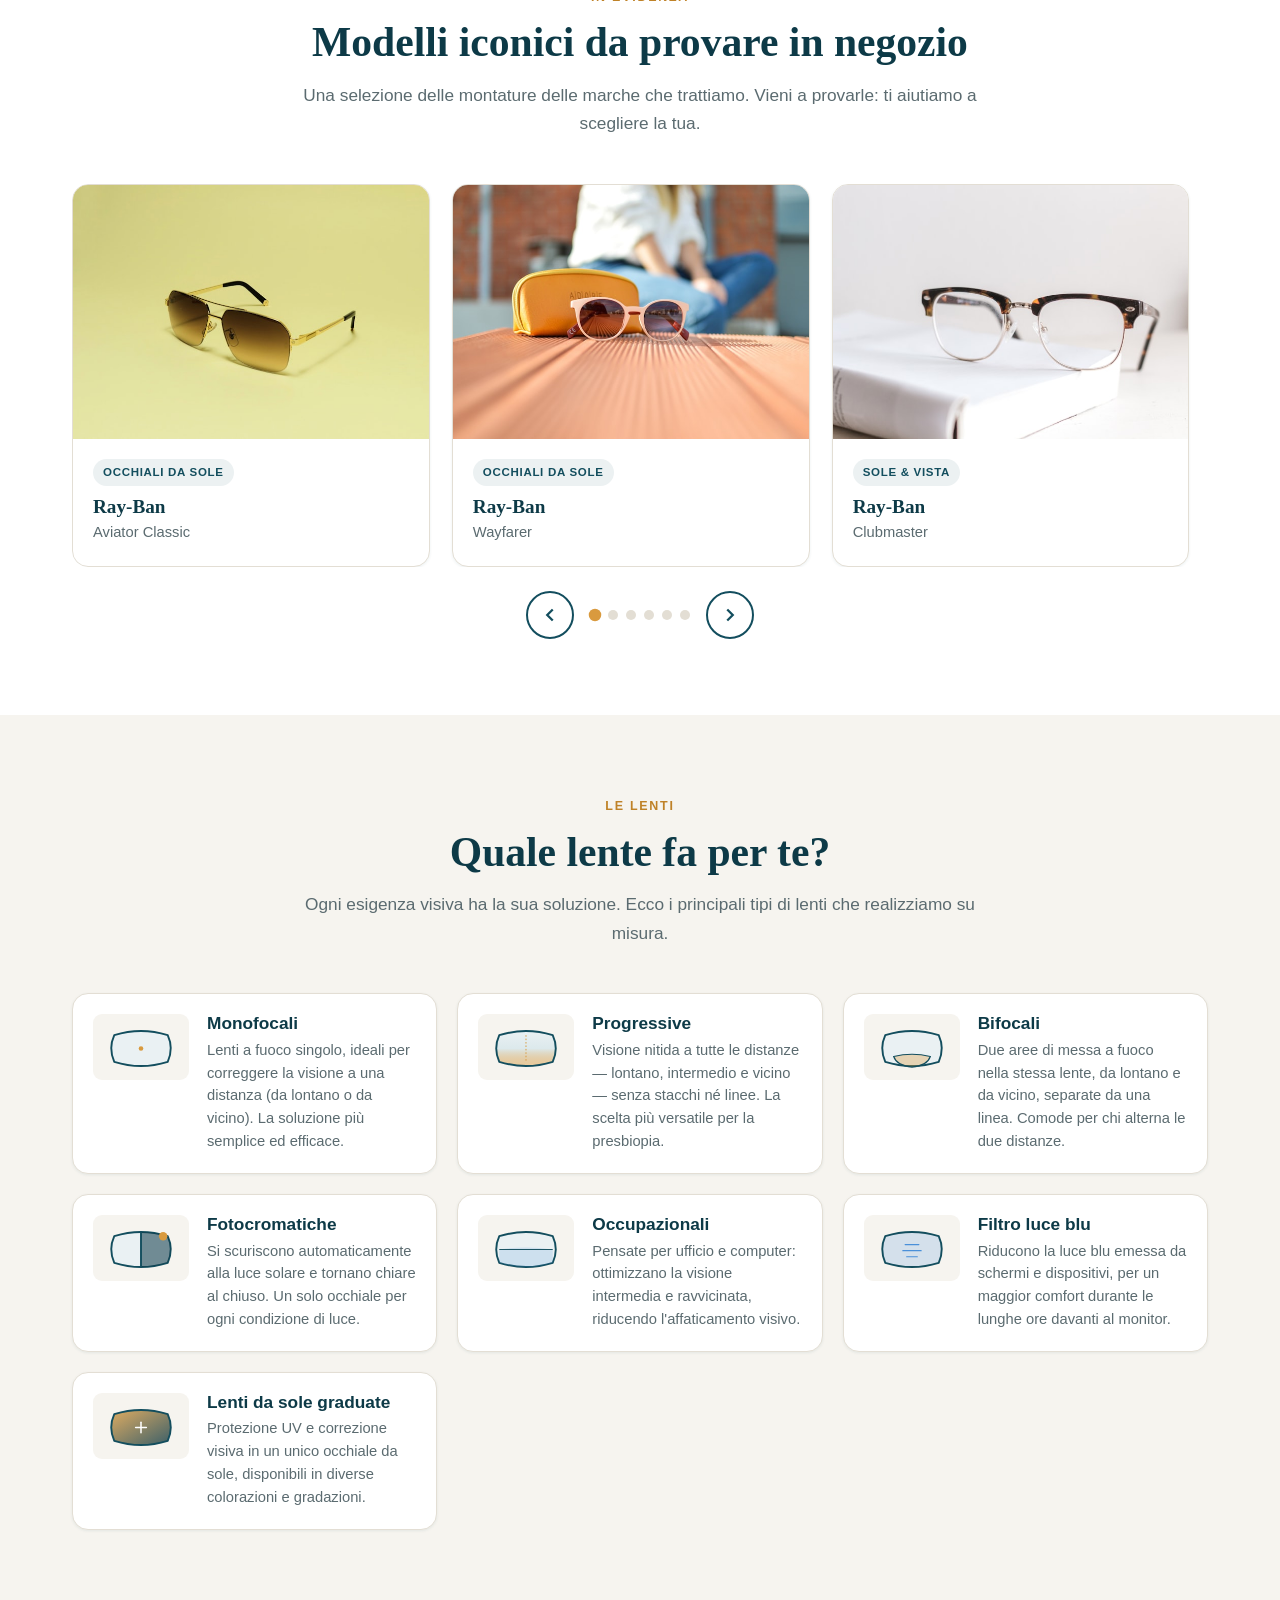
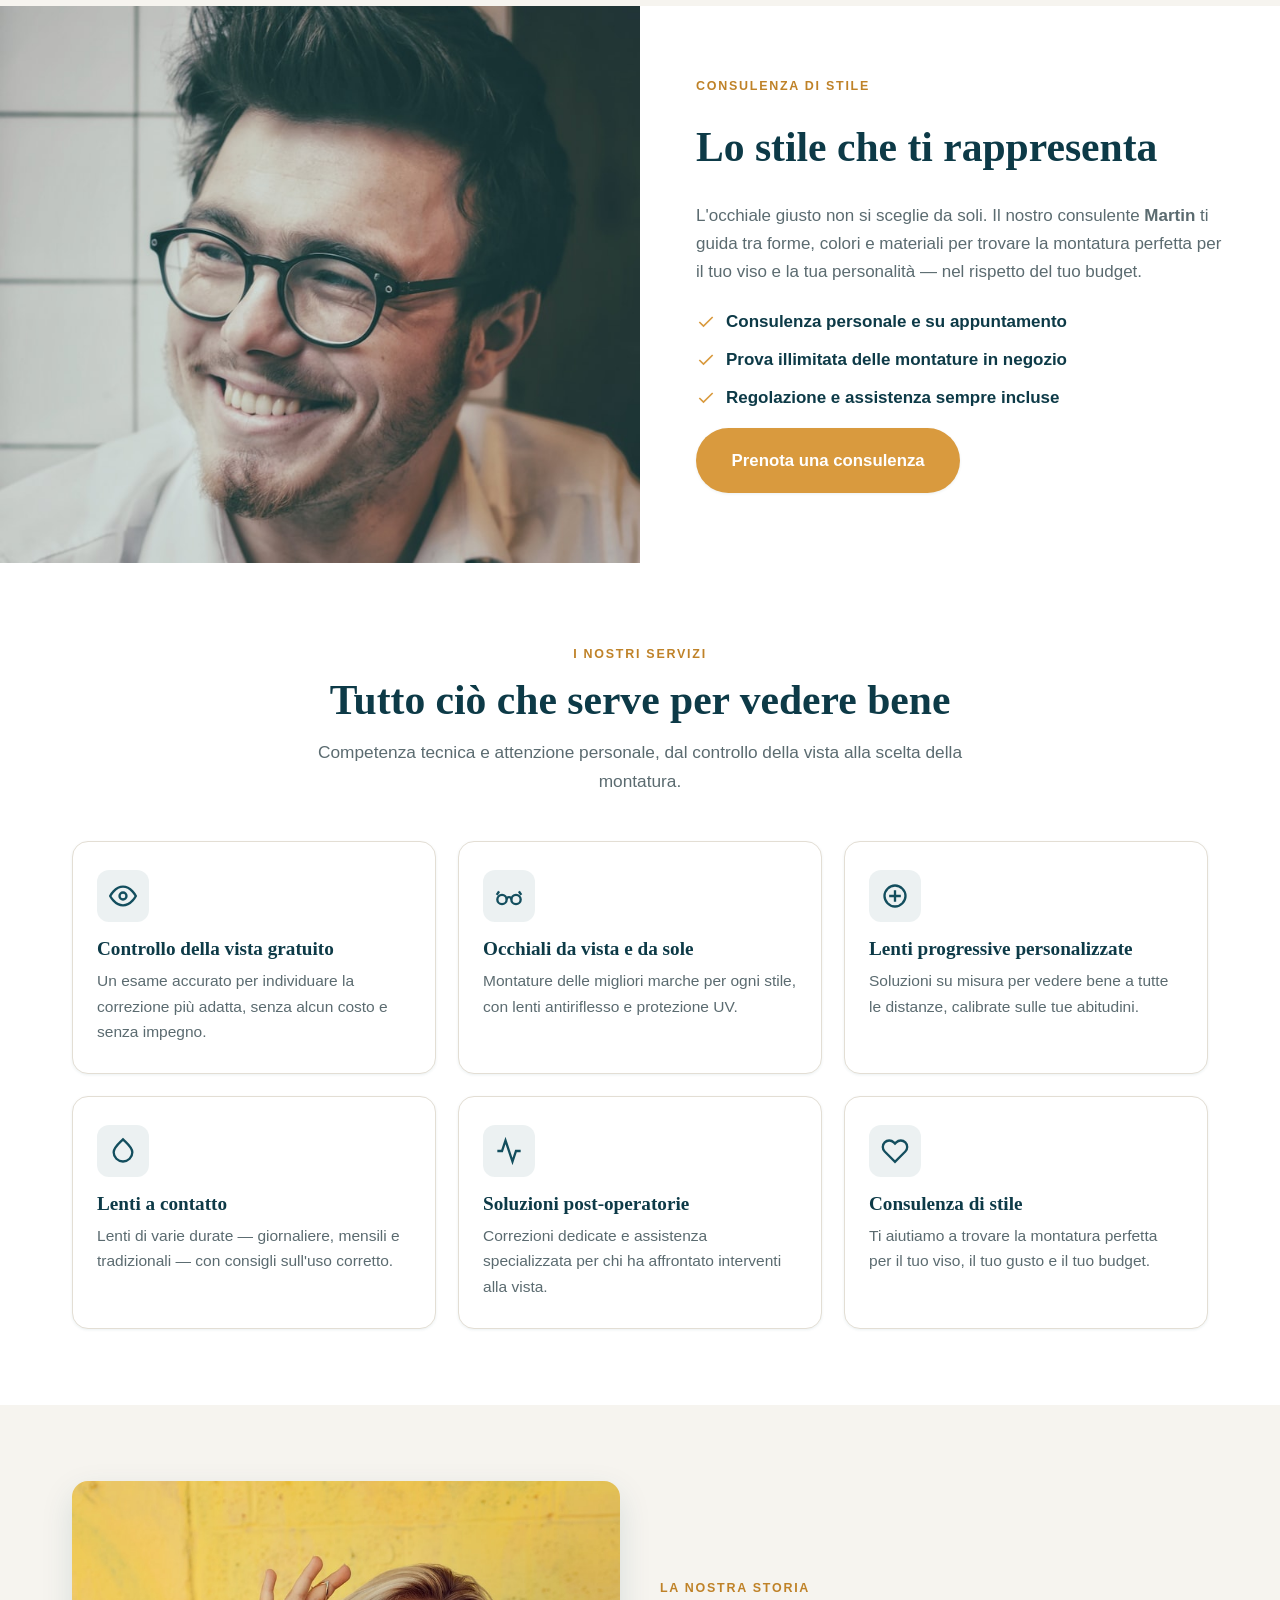
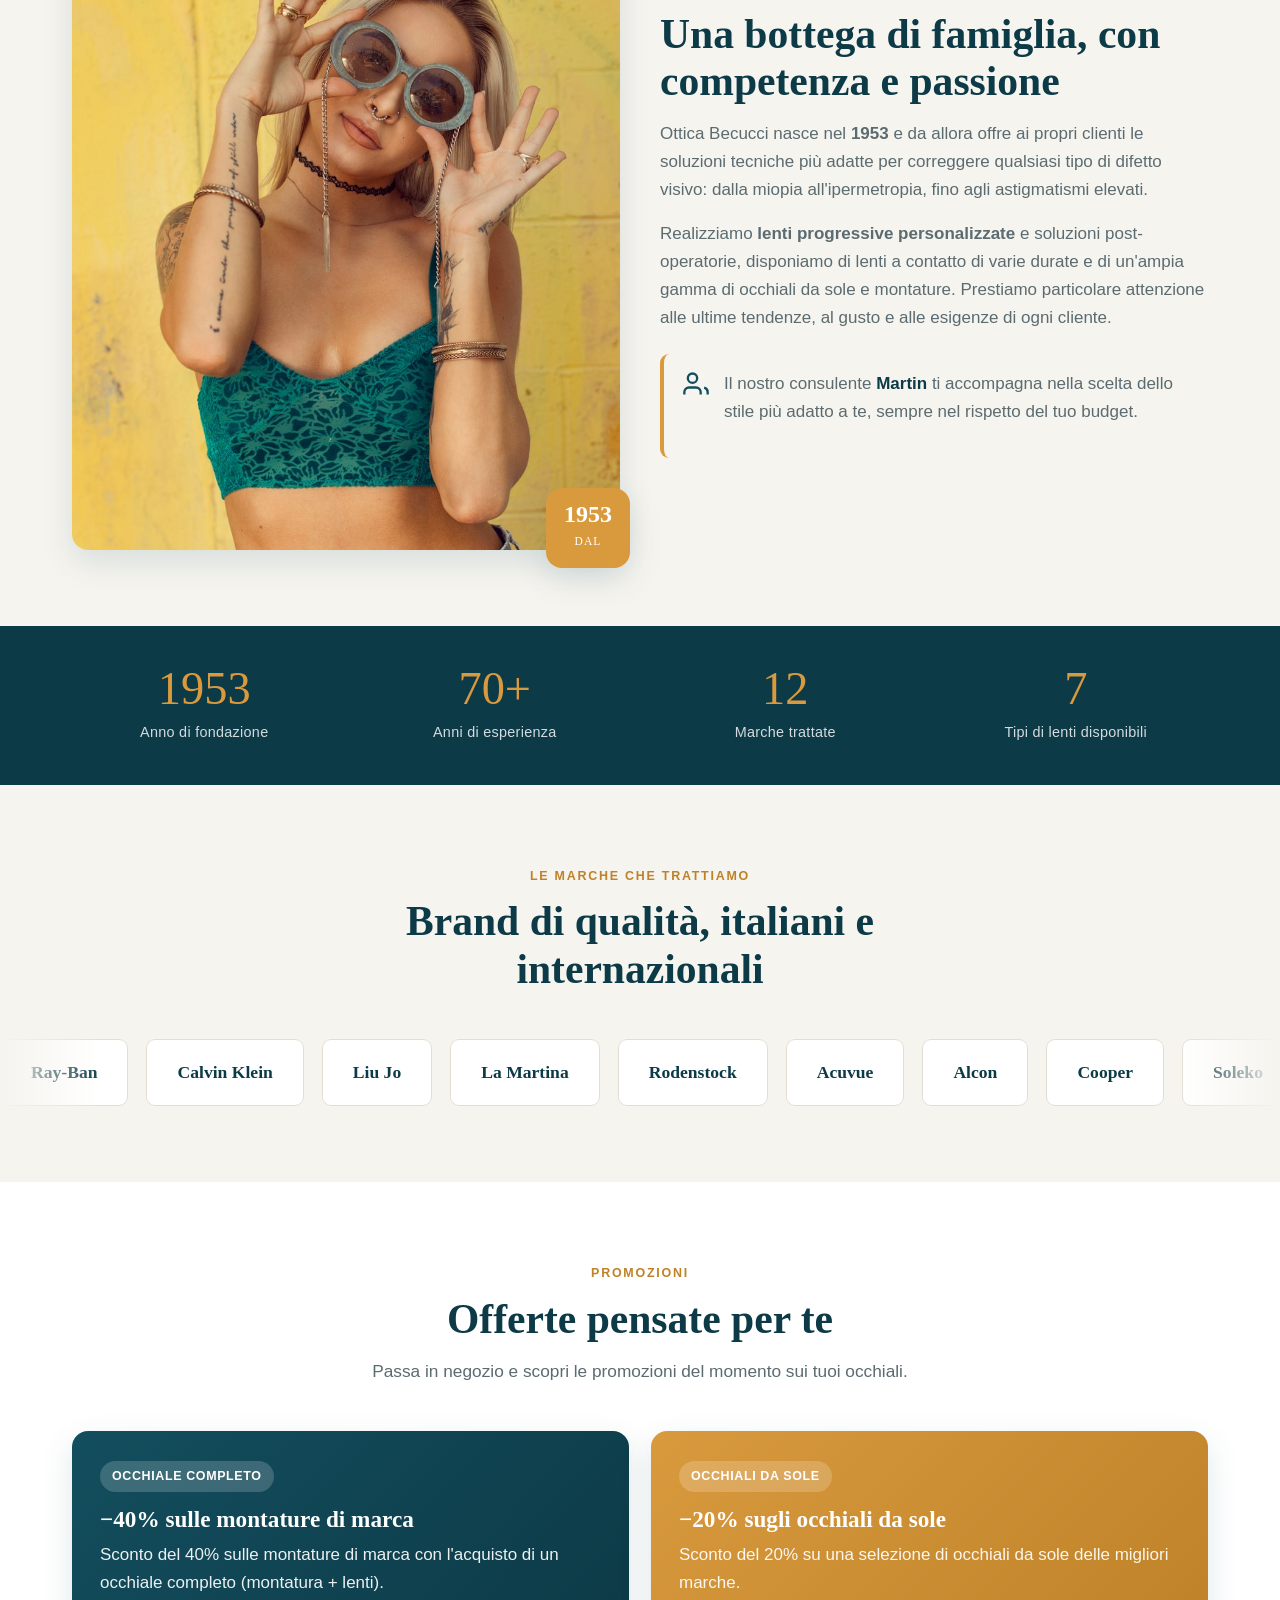
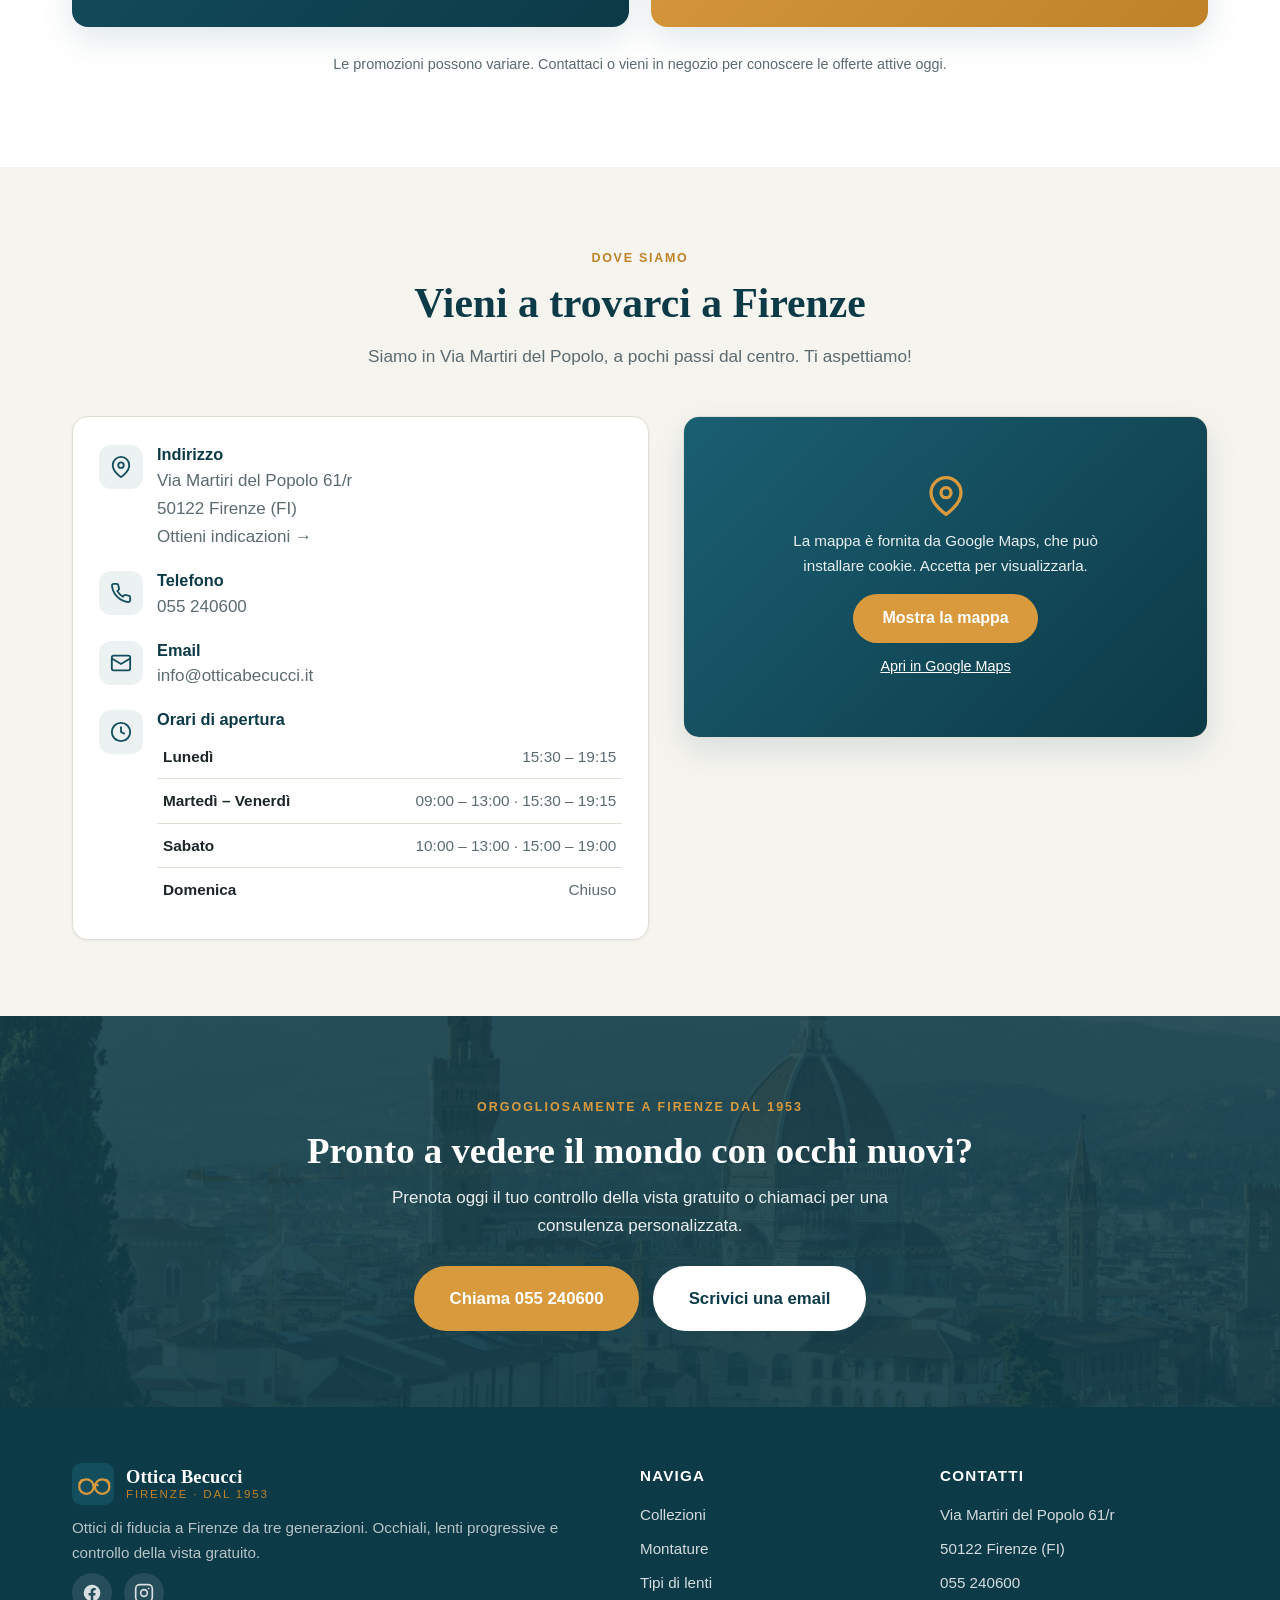
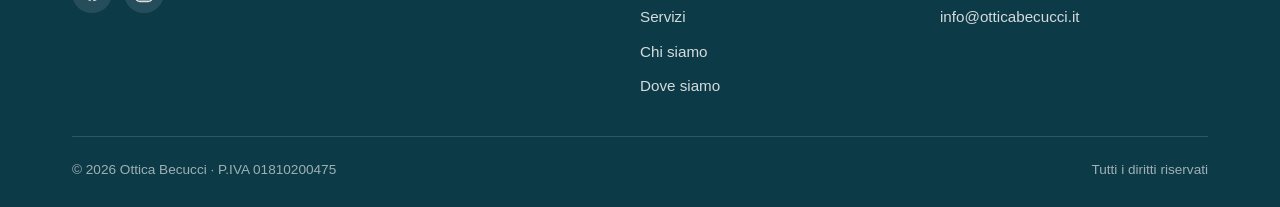
==== commit 3e85068a: "Rediseño mayor editorial basado en referencias del sector Tras analizar una óptica histórica florent" ====
--- a/index.html
+++ b/index.html
@@ -72,11 +72,11 @@
           <span class="brand__name"><strong>Ottica Becucci</strong><span>Firenze · dal 1953</span></span>
         </a>
         <ul class="nav__menu" id="navMenu">
+          <li><a class="nav__link" href="#collezioni">Collezioni</a></li>
+          <li><a class="nav__link" href="#montature">Montature</a></li>
+          <li><a class="nav__link" href="#lenti">Lenti</a></li>
+          <li><a class="nav__link" href="#servizi">Servizi</a></li>
           <li><a class="nav__link" href="#chi-siamo">Chi siamo</a></li>
-          <li><a class="nav__link" href="#servizi">Servizi</a></li>
-          <li><a class="nav__link" href="#lenti">Lenti</a></li>
-          <li><a class="nav__link" href="#montature">Montature</a></li>
-          <li><a class="nav__link" href="#promozioni">Promozioni</a></li>
           <li><a class="nav__link" href="#contatti">Dove siamo</a></li>
         </ul>
         <div class="nav__actions">
@@ -97,17 +97,261 @@
     <section class="hero">
       <div class="container">
         <div class="hero__inner">
-          <span class="hero__badge">★ Ottici di fiducia a Firenze dal 1953</span>
-          <h1 class="hero__title">La tua vista nelle mani di chi se ne intende <em>da oltre 70 anni</em></h1>
-          <p class="hero__text">Occhiali da vista e da sole delle migliori marche, lenti progressive personalizzate e lenti a contatto. Prenota il tuo <strong>controllo della vista gratuito</strong> nel cuore di Firenze.</p>
+          <span class="hero__badge">★ Ottici di fiducia nel cuore di Firenze dal 1953</span>
+          <h1 class="hero__title">Vedere bene è un'arte. <em>Noi la coltiviamo da oltre 70 anni.</em></h1>
+          <p class="hero__text">Occhiali da vista e da sole delle migliori marche, lenti progressive personalizzate e lenti a contatto. Prenota il tuo <strong>controllo della vista gratuito</strong> e affidati a chi se ne intende.</p>
           <div class="hero__actions">
             <a class="btn btn--primary btn--lg" href="#contatti">Prenota il controllo gratuito</a>
-            <a class="btn btn--light btn--lg" href="#montature">Scopri le montature</a>
+            <a class="btn btn--light btn--lg" href="#collezioni">Esplora le collezioni</a>
           </div>
           <div class="hero__trust">
             <span class="hero__trust-item"><svg viewBox="0 0 24 24" fill="none" stroke="currentColor" stroke-width="2"><path d="M20 6L9 17l-5-5"/></svg> Controllo vista gratuito</span>
             <span class="hero__trust-item"><svg viewBox="0 0 24 24" fill="none" stroke="currentColor" stroke-width="2"><path d="M20 6L9 17l-5-5"/></svg> Lenti progressive su misura</span>
             <span class="hero__trust-item"><svg viewBox="0 0 24 24" fill="none" stroke="currentColor" stroke-width="2"><path d="M20 6L9 17l-5-5"/></svg> Consulenza di stile dedicata</span>
+          </div>
+        </div>
+      </div>
+    </section>
+
+    <!-- ===== Value props ===== -->
+    <section class="valueprops" aria-label="Perché sceglierci">
+      <div class="container">
+        <div class="valueprops__grid">
+          <div class="valueprop">
+            <span class="valueprop__icon"><svg viewBox="0 0 24 24" fill="none" stroke="currentColor" stroke-width="2"><circle cx="12" cy="12" r="9"/><path d="M12 7v5l3 2"/></svg></span>
+            <div><h3>Dal 1953</h3><p>Tre generazioni di ottici a Firenze.</p></div>
+          </div>
+          <div class="valueprop">
+            <span class="valueprop__icon"><svg viewBox="0 0 24 24" fill="none" stroke="currentColor" stroke-width="2"><path d="M1 12s4-8 11-8 11 8 11 8-4 8-11 8-11-8-11-8z"/><circle cx="12" cy="12" r="3"/></svg></span>
+            <div><h3>Controllo vista gratuito</h3><p>Un esame accurato, sempre senza impegno.</p></div>
+          </div>
+          <div class="valueprop">
+            <span class="valueprop__icon"><svg viewBox="0 0 24 24" fill="none" stroke="currentColor" stroke-width="2"><circle cx="12" cy="12" r="9"/><path d="M12 7v10M7 12h10"/></svg></span>
+            <div><h3>Lenti su misura</h3><p>Progressive e personalizzate in laboratorio.</p></div>
+          </div>
+          <div class="valueprop">
+            <span class="valueprop__icon"><svg viewBox="0 0 24 24" fill="none" stroke="currentColor" stroke-width="2"><path d="M12 2l3 6 6 .8-4.5 4.3 1.2 6.3L12 17l-5.9 2.4 1.2-6.3L2.8 8.8 9 8z"/></svg></span>
+            <div><h3>Marchi esclusivi</h3><p>Le migliori firme, selezionate per te.</p></div>
+          </div>
+        </div>
+      </div>
+    </section>
+
+    <!-- ===== Collezioni ===== -->
+    <section class="section" id="collezioni">
+      <div class="container">
+        <div class="section__head">
+          <span class="section__eyebrow">Le collezioni</span>
+          <h2 class="section__title">Trova lo sguardo giusto per ogni occasione</h2>
+          <p class="section__lead">Dal sole quotidiano allo sport, fino alle lenti a contatto: esplora le nostre categorie.</p>
+        </div>
+        <div class="collection-grid reveal">
+          <a class="collection-tile" href="#montature">
+            <img src="assets/images/model-sun.jpg" width="800" height="1000" loading="lazy" alt="Uomo con occhiali da sole" />
+            <div class="collection-tile__body">
+              <div><h3>Occhiali da sole</h3><p>Protezione e stile per ogni stagione.</p></div>
+              <span class="collection-tile__arrow"><svg viewBox="0 0 24 24" fill="none" stroke="currentColor" stroke-width="2.5"><path d="M5 12h14M13 6l6 6-6 6"/></svg></span>
+            </div>
+          </a>
+          <a class="collection-tile" href="#montature">
+            <img src="assets/images/model-vista.jpg" width="800" height="1000" loading="lazy" alt="Uomo sorridente con occhiali da vista" />
+            <div class="collection-tile__body">
+              <div><h3>Occhiali da vista</h3><p>Montature per ogni viso e personalità.</p></div>
+              <span class="collection-tile__arrow"><svg viewBox="0 0 24 24" fill="none" stroke="currentColor" stroke-width="2.5"><path d="M5 12h14M13 6l6 6-6 6"/></svg></span>
+            </div>
+          </a>
+          <a class="collection-tile" href="#montature">
+            <img src="assets/images/sport.jpg" width="800" height="1000" loading="lazy" alt="Ciclisti con occhiali sportivi" />
+            <div class="collection-tile__body">
+              <div><h3>Sport &amp; outdoor</h3><p>Occhiali tecnici per il tuo sport.</p></div>
+              <span class="collection-tile__arrow"><svg viewBox="0 0 24 24" fill="none" stroke="currentColor" stroke-width="2.5"><path d="M5 12h14M13 6l6 6-6 6"/></svg></span>
+            </div>
+          </a>
+          <a class="collection-tile collection-tile--accent" href="#servizi">
+            <div class="collection-tile__body">
+              <svg class="collection-tile__icon" viewBox="0 0 24 24" fill="none" stroke="currentColor" stroke-width="1.6"><path d="M1 12s4-8 11-8 11 8 11 8-4 8-11 8-11-8-11-8z"/><circle cx="12" cy="12" r="3.5"/></svg>
+              <div><h3>Lenti a contatto</h3><p>Giornaliere, mensili e su misura.</p></div>
+              <span class="collection-tile__arrow"><svg viewBox="0 0 24 24" fill="none" stroke="currentColor" stroke-width="2.5"><path d="M5 12h14M13 6l6 6-6 6"/></svg></span>
+            </div>
+          </a>
+        </div>
+      </div>
+    </section>
+
+    <!-- ===== Carosello montature ===== -->
+    <section class="section section--tint" id="montature">
+      <div class="container">
+        <div class="section__head">
+          <span class="section__eyebrow">In evidenza</span>
+          <h2 class="section__title">Modelli iconici da provare in negozio</h2>
+          <p class="section__lead">Una selezione delle montature delle marche che trattiamo. Vieni a provarle: ti aiutiamo a scegliere la tua.</p>
+        </div>
+        <!-- NOTA PER IL TITOLARE: le immagini sono di repertorio. Sostituirle con foto reali dei modelli in vendita. -->
+        <div class="carousel" data-carousel tabindex="0" aria-label="Galleria di montature" aria-roledescription="carosello">
+          <div class="carousel__viewport">
+            <div class="carousel__track">
+              <article class="frame-card">
+                <div class="frame-card__img"><img src="assets/images/frame-aviator.jpg" width="700" height="500" loading="lazy" alt="Occhiali da sole Ray-Ban Aviator" /></div>
+                <div class="frame-card__body"><span class="frame-card__tag">Occhiali da sole</span><h3 class="frame-card__brand">Ray-Ban</h3><p class="frame-card__model">Aviator Classic</p></div>
+              </article>
+              <article class="frame-card">
+                <div class="frame-card__img"><img src="assets/images/frame-wayfarer.jpg" width="700" height="500" loading="lazy" alt="Occhiali da sole Ray-Ban Wayfarer" /></div>
+                <div class="frame-card__body"><span class="frame-card__tag">Occhiali da sole</span><h3 class="frame-card__brand">Ray-Ban</h3><p class="frame-card__model">Wayfarer</p></div>
+              </article>
+              <article class="frame-card">
+                <div class="frame-card__img"><img src="assets/images/frame-clubmaster.jpg" width="700" height="500" loading="lazy" alt="Occhiali Ray-Ban Clubmaster" /></div>
+                <div class="frame-card__body"><span class="frame-card__tag">Sole &amp; Vista</span><h3 class="frame-card__brand">Ray-Ban</h3><p class="frame-card__model">Clubmaster</p></div>
+              </article>
+              <article class="frame-card">
+                <div class="frame-card__img"><img src="assets/images/frame-round.jpg" width="700" height="500" loading="lazy" alt="Occhiali da sole tondi Ray-Ban Round" /></div>
+                <div class="frame-card__body"><span class="frame-card__tag">Occhiali da sole</span><h3 class="frame-card__brand">Ray-Ban</h3><p class="frame-card__model">Round Metal</p></div>
+              </article>
+              <article class="frame-card">
+                <div class="frame-card__img"><img src="assets/images/frame-cateye.jpg" width="700" height="500" loading="lazy" alt="Occhiali da sole cat-eye Liu Jo" /></div>
+                <div class="frame-card__body"><span class="frame-card__tag">Occhiali da sole</span><h3 class="frame-card__brand">Liu Jo</h3><p class="frame-card__model">Cat-Eye</p></div>
+              </article>
+              <article class="frame-card">
+                <div class="frame-card__img"><img src="assets/images/frame-optical.jpg" width="700" height="500" loading="lazy" alt="Montatura da vista Calvin Klein" /></div>
+                <div class="frame-card__body"><span class="frame-card__tag">Occhiali da vista</span><h3 class="frame-card__brand">Calvin Klein</h3><p class="frame-card__model">Montatura ottica</p></div>
+              </article>
+              <article class="frame-card">
+                <div class="frame-card__img"><img src="assets/images/frame-sport.jpg" width="700" height="500" loading="lazy" alt="Occhiali sportivi Cébé" /></div>
+                <div class="frame-card__body"><span class="frame-card__tag">Occhiali sportivi</span><h3 class="frame-card__brand">Cébé</h3><p class="frame-card__model">Sport</p></div>
+              </article>
+              <article class="frame-card">
+                <div class="frame-card__img"><img src="assets/images/frame-pilot.jpg" width="700" height="500" loading="lazy" alt="Occhiali da sole pilot La Martina" /></div>
+                <div class="frame-card__body"><span class="frame-card__tag">Occhiali da sole</span><h3 class="frame-card__brand">La Martina</h3><p class="frame-card__model">Pilot</p></div>
+              </article>
+            </div>
+          </div>
+          <div class="carousel__controls">
+            <button class="carousel__btn" data-prev aria-label="Montatura precedente"><svg viewBox="0 0 24 24" fill="none" stroke="currentColor" stroke-width="2.5"><path d="M15 18l-6-6 6-6"/></svg></button>
+            <div class="carousel__dots" role="tablist" aria-label="Seleziona diapositiva"></div>
+            <button class="carousel__btn" data-next aria-label="Montatura successiva"><svg viewBox="0 0 24 24" fill="none" stroke="currentColor" stroke-width="2.5"><path d="M9 6l6 6-6 6"/></svg></button>
+          </div>
+        </div>
+      </div>
+    </section>
+
+    <!-- ===== Tipi di lenti ===== -->
+    <section class="section" id="lenti">
+      <div class="container">
+        <div class="section__head">
+          <span class="section__eyebrow">Le lenti</span>
+          <h2 class="section__title">Quale lente fa per te?</h2>
+          <p class="section__lead">Ogni esigenza visiva ha la sua soluzione. Ecco i principali tipi di lenti che realizziamo su misura.</p>
+        </div>
+        <div class="lens-grid">
+          <article class="lens-card reveal">
+            <div class="lens-card__fig"><img src="assets/images/lenses/monofocali.svg" width="96" height="66" loading="lazy" alt="Schema lente monofocale" /></div>
+            <div><h3>Monofocali</h3><p>Lenti a fuoco singolo, ideali per correggere la visione a una distanza (da lontano o da vicino). La soluzione più semplice ed efficace.</p></div>
+          </article>
+          <article class="lens-card reveal">
+            <div class="lens-card__fig"><img src="assets/images/lenses/progressive.svg" width="96" height="66" loading="lazy" alt="Schema lente progressiva" /></div>
+            <div><h3>Progressive</h3><p>Visione nitida a tutte le distanze — lontano, intermedio e vicino — senza stacchi né linee. La scelta più versatile per la presbiopia.</p></div>
+          </article>
+          <article class="lens-card reveal">
+            <div class="lens-card__fig"><img src="assets/images/lenses/bifocali.svg" width="96" height="66" loading="lazy" alt="Schema lente bifocale" /></div>
+            <div><h3>Bifocali</h3><p>Due aree di messa a fuoco nella stessa lente, da lontano e da vicino, separate da una linea. Comode per chi alterna le due distanze.</p></div>
+          </article>
+          <article class="lens-card reveal">
+            <div class="lens-card__fig"><img src="assets/images/lenses/fotocromatiche.svg" width="96" height="66" loading="lazy" alt="Schema lente fotocromatica" /></div>
+            <div><h3>Fotocromatiche</h3><p>Si scuriscono automaticamente alla luce solare e tornano chiare al chiuso. Un solo occhiale per ogni condizione di luce.</p></div>
+          </article>
+          <article class="lens-card reveal">
+            <div class="lens-card__fig"><img src="assets/images/lenses/occupazionali.svg" width="96" height="66" loading="lazy" alt="Schema lente occupazionale" /></div>
+            <div><h3>Occupazionali</h3><p>Pensate per ufficio e computer: ottimizzano la visione intermedia e ravvicinata, riducendo l'affaticamento visivo.</p></div>
+          </article>
+          <article class="lens-card reveal">
+            <div class="lens-card__fig"><img src="assets/images/lenses/luce-blu.svg" width="96" height="66" loading="lazy" alt="Schema lente con filtro luce blu" /></div>
+            <div><h3>Filtro luce blu</h3><p>Riducono la luce blu emessa da schermi e dispositivi, per un maggior comfort durante le lunghe ore davanti al monitor.</p></div>
+          </article>
+          <article class="lens-card reveal">
+            <div class="lens-card__fig"><img src="assets/images/lenses/sole-graduate.svg" width="96" height="66" loading="lazy" alt="Schema lente da sole graduata" /></div>
+            <div><h3>Lenti da sole graduate</h3><p>Protezione UV e correzione visiva in un unico occhiale da sole, disponibili in diverse colorazioni e gradazioni.</p></div>
+          </article>
+        </div>
+      </div>
+    </section>
+
+    <!-- ===== Editorial band ===== -->
+    <section class="editorial" aria-label="Consulenza di stile">
+      <div class="editorial__grid">
+        <div class="editorial__media" style="background-image:url('assets/images/model-vista.jpg')" role="img" aria-label="Cliente con occhiali da vista"></div>
+        <div class="editorial__panel">
+          <span class="section__eyebrow">Consulenza di stile</span>
+          <h2 class="section__title">Lo stile che ti rappresenta</h2>
+          <p>L'occhiale giusto non si sceglie da soli. Il nostro consulente <strong>Martin</strong> ti guida tra forme, colori e materiali per trovare la montatura perfetta per il tuo viso e la tua personalità — nel rispetto del tuo budget.</p>
+          <ul class="editorial__list">
+            <li><svg viewBox="0 0 24 24" fill="none" stroke="currentColor" stroke-width="2"><path d="M20 6L9 17l-5-5"/></svg> Consulenza personale e su appuntamento</li>
+            <li><svg viewBox="0 0 24 24" fill="none" stroke="currentColor" stroke-width="2"><path d="M20 6L9 17l-5-5"/></svg> Prova illimitata delle montature in negozio</li>
+            <li><svg viewBox="0 0 24 24" fill="none" stroke="currentColor" stroke-width="2"><path d="M20 6L9 17l-5-5"/></svg> Regolazione e assistenza sempre incluse</li>
+          </ul>
+          <div><a class="btn btn--primary btn--lg" href="#contatti">Prenota una consulenza</a></div>
+        </div>
+      </div>
+    </section>
+
+    <!-- ===== Servizi ===== -->
+    <section class="section section--tint" id="servizi">
+      <div class="container">
+        <div class="section__head">
+          <span class="section__eyebrow">I nostri servizi</span>
+          <h2 class="section__title">Tutto ciò che serve per vedere bene</h2>
+          <p class="section__lead">Competenza tecnica e attenzione personale, dal controllo della vista alla scelta della montatura.</p>
+        </div>
+        <div class="cards">
+          <article class="card reveal">
+            <div class="card__icon"><svg viewBox="0 0 24 24" fill="none" stroke="currentColor" stroke-width="2"><path d="M1 12s4-8 11-8 11 8 11 8-4 8-11 8-11-8-11-8z"/><circle cx="12" cy="12" r="3"/></svg></div>
+            <h3>Controllo della vista gratuito</h3>
+            <p>Un esame accurato per individuare la correzione più adatta, senza alcun costo e senza impegno.</p>
+          </article>
+          <article class="card reveal">
+            <div class="card__icon"><svg viewBox="0 0 24 24" fill="none" stroke="currentColor" stroke-width="2"><circle cx="6" cy="15" r="4"/><circle cx="18" cy="15" r="4"/><path d="M10 15a2 2 0 0 1 4 0M1.5 11l2-3M22.5 11l-2-3"/></svg></div>
+            <h3>Occhiali da vista e da sole</h3>
+            <p>Montature delle migliori marche per ogni stile, con lenti antiriflesso e protezione UV.</p>
+          </article>
+          <article class="card reveal">
+            <div class="card__icon"><svg viewBox="0 0 24 24" fill="none" stroke="currentColor" stroke-width="2"><path d="M12 3C7 3 3 7.5 3 12s4 9 9 9 9-4.5 9-9-4-9-9-9z"/><path d="M12 7v10M7 12h10"/></svg></div>
+            <h3>Lenti progressive personalizzate</h3>
+            <p>Soluzioni su misura per vedere bene a tutte le distanze, calibrate sulle tue abitudini.</p>
+          </article>
+          <article class="card reveal">
+            <div class="card__icon"><svg viewBox="0 0 24 24" fill="none" stroke="currentColor" stroke-width="2"><path d="M12 2C8 6 4 9 4 13a8 8 0 0 0 16 0c0-4-4-7-8-11z"/></svg></div>
+            <h3>Lenti a contatto</h3>
+            <p>Lenti di varie durate — giornaliere, mensili e tradizionali — con consigli sull'uso corretto.</p>
+          </article>
+          <article class="card reveal">
+            <div class="card__icon"><svg viewBox="0 0 24 24" fill="none" stroke="currentColor" stroke-width="2"><path d="M22 12h-4l-3 9L9 3l-3 9H2"/></svg></div>
+            <h3>Soluzioni post-operatorie</h3>
+            <p>Correzioni dedicate e assistenza specializzata per chi ha affrontato interventi alla vista.</p>
+          </article>
+          <article class="card reveal">
+            <div class="card__icon"><svg viewBox="0 0 24 24" fill="none" stroke="currentColor" stroke-width="2"><path d="M20.84 4.61a5.5 5.5 0 0 0-7.78 0L12 5.67l-1.06-1.06a5.5 5.5 0 0 0-7.78 7.78L12 21.23l8.84-8.84a5.5 5.5 0 0 0 0-7.78z"/></svg></div>
+            <h3>Consulenza di stile</h3>
+            <p>Ti aiutiamo a trovare la montatura perfetta per il tuo viso, il tuo gusto e il tuo budget.</p>
+          </article>
+        </div>
+      </div>
+    </section>
+
+    <!-- ===== Chi siamo ===== -->
+    <section class="section" id="chi-siamo">
+      <div class="container">
+        <div class="about__grid reveal">
+          <div class="about__media">
+            <img src="assets/images/about.jpg" width="900" height="1100" loading="lazy" alt="Cliente con occhiali da sole alla moda da Ottica Becucci" />
+            <div class="about__est"><strong>1953</strong><span>dal</span></div>
+          </div>
+          <div class="about__body">
+            <span class="section__eyebrow">La nostra storia</span>
+            <h2 class="section__title">Una bottega di famiglia, con competenza e passione</h2>
+            <p>Ottica Becucci nasce nel <strong>1953</strong> e da allora offre ai propri clienti le soluzioni tecniche più adatte per correggere qualsiasi tipo di difetto visivo: dalla miopia all'ipermetropia, fino agli astigmatismi elevati.</p>
+            <p>Realizziamo <strong>lenti progressive personalizzate</strong> e soluzioni post-operatorie, disponiamo di lenti a contatto di varie durate e di un'ampia gamma di occhiali da sole e montature. Prestiamo particolare attenzione alle ultime tendenze, al gusto e alle esigenze di ogni cliente.</p>
+            <div class="about__highlight">
+              <svg viewBox="0 0 24 24" fill="none" stroke="currentColor" stroke-width="2"><path d="M16 21v-2a4 4 0 0 0-4-4H6a4 4 0 0 0-4 4v2"/><circle cx="9" cy="7" r="4"/><path d="M22 21v-2a4 4 0 0 0-3-3.87"/></svg>
+              <p>Il nostro consulente <strong>Martin</strong> ti accompagna nella scelta dello stile più adatto a te, sempre nel rispetto del tuo budget.</p>
+            </div>
           </div>
         </div>
       </div>
@@ -121,167 +365,6 @@
           <div><div class="stat__num" data-count="70" data-suffix="+">70+</div><div class="stat__label">Anni di esperienza</div></div>
           <div><div class="stat__num" data-count="12">12</div><div class="stat__label">Marche trattate</div></div>
           <div><div class="stat__num" data-count="7">7</div><div class="stat__label">Tipi di lenti disponibili</div></div>
-        </div>
-      </div>
-    </section>
-
-    <!-- ===== Chi siamo ===== -->
-    <section class="section" id="chi-siamo">
-      <div class="container">
-        <div class="about__grid reveal">
-          <div class="about__media">
-            <img src="assets/images/about.jpg" width="900" height="1100" loading="lazy" alt="Cliente con occhiali da sole alla moda da Ottica Becucci" />
-            <div class="about__est"><strong>1953</strong><span>dal</span></div>
-          </div>
-          <div class="about__body">
-            <span class="section__eyebrow">Chi siamo</span>
-            <h2 class="section__title">Una storia di famiglia al servizio della tua vista</h2>
-            <p>Ottica Becucci nasce nel <strong>1953</strong> e da allora offre ai propri clienti le soluzioni tecniche più adatte per correggere qualsiasi tipo di difetto visivo: dalla miopia all'ipermetropia, fino agli astigmatismi elevati.</p>
-            <p>Realizziamo <strong>lenti progressive personalizzate</strong> e soluzioni post-operatorie, disponiamo di lenti a contatto di varie durate e di un'ampia gamma di occhiali da sole e montature. Prestiamo particolare attenzione alle ultime tendenze, al gusto e alle esigenze di ogni cliente.</p>
-            <div class="about__highlight">
-              <svg viewBox="0 0 24 24" fill="none" stroke="currentColor" stroke-width="2"><path d="M16 21v-2a4 4 0 0 0-4-4H6a4 4 0 0 0-4 4v2"/><circle cx="9" cy="7" r="4"/><path d="M22 21v-2a4 4 0 0 0-3-3.87"/></svg>
-              <p>Il nostro consulente <strong>Martin</strong> ti accompagna nella scelta dello stile più adatto a te, sempre nel rispetto del tuo budget.</p>
-            </div>
-          </div>
-        </div>
-      </div>
-    </section>
-
-    <!-- ===== Servizi ===== -->
-    <section class="section section--tint" id="servizi">
-      <div class="container">
-        <div class="section__head">
-          <span class="section__eyebrow">I nostri servizi</span>
-          <h2 class="section__title">Tutto ciò che serve per vedere bene</h2>
-          <p class="section__lead">Competenza tecnica e attenzione personale, dal controllo della vista alla scelta della montatura.</p>
-        </div>
-        <div class="cards">
-          <article class="card reveal">
-            <div class="card__icon"><svg viewBox="0 0 24 24" fill="none" stroke="currentColor" stroke-width="2"><path d="M1 12s4-8 11-8 11 8 11 8-4 8-11 8-11-8-11-8z"/><circle cx="12" cy="12" r="3"/></svg></div>
-            <h3>Controllo della vista gratuito</h3>
-            <p>Un esame accurato per individuare la correzione più adatta, senza alcun costo e senza impegno.</p>
-          </article>
-          <article class="card reveal">
-            <div class="card__icon"><svg viewBox="0 0 24 24" fill="none" stroke="currentColor" stroke-width="2"><circle cx="6" cy="15" r="4"/><circle cx="18" cy="15" r="4"/><path d="M10 15a2 2 0 0 1 4 0M1.5 11l2-3M22.5 11l-2-3"/></svg></div>
-            <h3>Occhiali da vista e da sole</h3>
-            <p>Montature delle migliori marche per ogni stile, con lenti antiriflesso e protezione UV.</p>
-          </article>
-          <article class="card reveal">
-            <div class="card__icon"><svg viewBox="0 0 24 24" fill="none" stroke="currentColor" stroke-width="2"><path d="M12 3C7 3 3 7.5 3 12s4 9 9 9 9-4.5 9-9-4-9-9-9z"/><path d="M12 7v10M7 12h10"/></svg></div>
-            <h3>Lenti progressive personalizzate</h3>
-            <p>Soluzioni su misura per vedere bene a tutte le distanze, calibrate sulle tue abitudini.</p>
-          </article>
-          <article class="card reveal">
-            <div class="card__icon"><svg viewBox="0 0 24 24" fill="none" stroke="currentColor" stroke-width="2"><path d="M12 2C8 6 4 9 4 13a8 8 0 0 0 16 0c0-4-4-7-8-11z"/></svg></div>
-            <h3>Lenti a contatto</h3>
-            <p>Lenti di varie durate — giornaliere, mensili e tradizionali — con consigli sull'uso corretto.</p>
-          </article>
-          <article class="card reveal">
-            <div class="card__icon"><svg viewBox="0 0 24 24" fill="none" stroke="currentColor" stroke-width="2"><path d="M22 12h-4l-3 9L9 3l-3 9H2"/></svg></div>
-            <h3>Soluzioni post-operatorie</h3>
-            <p>Correzioni dedicate e assistenza specializzata per chi ha affrontato interventi alla vista.</p>
-          </article>
-          <article class="card reveal">
-            <div class="card__icon"><svg viewBox="0 0 24 24" fill="none" stroke="currentColor" stroke-width="2"><path d="M20.84 4.61a5.5 5.5 0 0 0-7.78 0L12 5.67l-1.06-1.06a5.5 5.5 0 0 0-7.78 7.78L12 21.23l8.84-8.84a5.5 5.5 0 0 0 0-7.78z"/></svg></div>
-            <h3>Consulenza di stile</h3>
-            <p>Ti aiutiamo a trovare la montatura perfetta per il tuo viso, il tuo gusto e il tuo budget.</p>
-          </article>
-        </div>
-      </div>
-    </section>
-
-    <!-- ===== Tipi di lenti ===== -->
-    <section class="section" id="lenti">
-      <div class="container">
-        <div class="section__head">
-          <span class="section__eyebrow">Le lenti</span>
-          <h2 class="section__title">Quale lente fa per te?</h2>
-          <p class="section__lead">Ogni esigenza visiva ha la sua soluzione. Ecco i principali tipi di lenti che realizziamo su misura.</p>
-        </div>
-        <div class="lens-grid">
-          <article class="lens-card reveal">
-            <div class="lens-card__fig"><img src="assets/images/lenses/monofocali.svg" width="96" height="66" loading="lazy" alt="Schema lente monofocale" /></div>
-            <div><h3>Monofocali</h3><p>Lenti a fuoco singolo, ideali per correggere la visione a una distanza (da lontano o da vicino). La soluzione più semplice ed efficace.</p></div>
-          </article>
-          <article class="lens-card reveal">
-            <div class="lens-card__fig"><img src="assets/images/lenses/progressive.svg" width="96" height="66" loading="lazy" alt="Schema lente progressiva" /></div>
-            <div><h3>Progressive</h3><p>Visione nitida a tutte le distanze — lontano, intermedio e vicino — senza stacchi né linee. La scelta più versatile per la presbiopia.</p></div>
-          </article>
-          <article class="lens-card reveal">
-            <div class="lens-card__fig"><img src="assets/images/lenses/bifocali.svg" width="96" height="66" loading="lazy" alt="Schema lente bifocale" /></div>
-            <div><h3>Bifocali</h3><p>Due aree di messa a fuoco nella stessa lente, da lontano e da vicino, separate da una linea. Comode per chi alterna le due distanze.</p></div>
-          </article>
-          <article class="lens-card reveal">
-            <div class="lens-card__fig"><img src="assets/images/lenses/fotocromatiche.svg" width="96" height="66" loading="lazy" alt="Schema lente fotocromatica" /></div>
-            <div><h3>Fotocromatiche</h3><p>Si scuriscono automaticamente alla luce solare e tornano chiare al chiuso. Un solo occhiale per ogni condizione di luce.</p></div>
-          </article>
-          <article class="lens-card reveal">
-            <div class="lens-card__fig"><img src="assets/images/lenses/occupazionali.svg" width="96" height="66" loading="lazy" alt="Schema lente occupazionale" /></div>
-            <div><h3>Occupazionali</h3><p>Pensate per ufficio e computer: ottimizzano la visione intermedia e ravvicinata, riducendo l'affaticamento visivo.</p></div>
-          </article>
-          <article class="lens-card reveal">
-            <div class="lens-card__fig"><img src="assets/images/lenses/luce-blu.svg" width="96" height="66" loading="lazy" alt="Schema lente con filtro luce blu" /></div>
-            <div><h3>Filtro luce blu</h3><p>Riducono la luce blu emessa da schermi e dispositivi, per un maggior comfort durante le lunghe ore davanti al monitor.</p></div>
-          </article>
-          <article class="lens-card reveal">
-            <div class="lens-card__fig"><img src="assets/images/lenses/sole-graduate.svg" width="96" height="66" loading="lazy" alt="Schema lente da sole graduata" /></div>
-            <div><h3>Lenti da sole graduate</h3><p>Protezione UV e correzione visiva in un unico occhiale da sole, disponibili in diverse colorazioni e gradazioni.</p></div>
-          </article>
-        </div>
-      </div>
-    </section>
-
-    <!-- ===== Carosello montature ===== -->
-    <section class="section section--tint" id="montature">
-      <div class="container">
-        <div class="section__head">
-          <span class="section__eyebrow">Le nostre montature</span>
-          <h2 class="section__title">Modelli iconici da provare in negozio</h2>
-          <p class="section__lead">Una selezione delle montature delle marche che trattiamo. Vieni a provarle: ti aiutiamo a scegliere la tua.</p>
-        </div>
-        <!-- NOTA PER IL TITOLARE: le immagini sono di repertorio. Sostituirle con foto reali dei modelli in vendita. -->
-        <div class="carousel" data-carousel tabindex="0" aria-label="Galleria di montature" aria-roledescription="carosello">
-          <div class="carousel__viewport">
-            <div class="carousel__track">
-              <article class="frame-card">
-                <div class="frame-card__img"><img src="assets/images/frame-aviator.jpg" width="700" height="500" loading="lazy" alt="Occhiali da sole Ray-Ban Aviator" /></div>
-                <div class="frame-card__body"><span class="frame-card__tag">Occhiali da sole</span><h3 class="frame-card__brand">Ray-Ban</h3><p class="frame-card__model">Aviator Classic</p></div>
-              </article>
-              <article class="frame-card">
-                <div class="frame-card__img"><img src="assets/images/frame-wayfarer.jpg" width="700" height="500" loading="lazy" alt="Occhiali da sole Ray-Ban Wayfarer" /></div>
-                <div class="frame-card__body"><span class="frame-card__tag">Occhiali da sole</span><h3 class="frame-card__brand">Ray-Ban</h3><p class="frame-card__model">Wayfarer</p></div>
-              </article>
-              <article class="frame-card">
-                <div class="frame-card__img"><img src="assets/images/frame-clubmaster.jpg" width="700" height="500" loading="lazy" alt="Occhiali Ray-Ban Clubmaster" /></div>
-                <div class="frame-card__body"><span class="frame-card__tag">Sole &amp; Vista</span><h3 class="frame-card__brand">Ray-Ban</h3><p class="frame-card__model">Clubmaster</p></div>
-              </article>
-              <article class="frame-card">
-                <div class="frame-card__img"><img src="assets/images/frame-round.jpg" width="700" height="500" loading="lazy" alt="Occhiali da sole tondi Ray-Ban Round" /></div>
-                <div class="frame-card__body"><span class="frame-card__tag">Occhiali da sole</span><h3 class="frame-card__brand">Ray-Ban</h3><p class="frame-card__model">Round Metal</p></div>
-              </article>
-              <article class="frame-card">
-                <div class="frame-card__img"><img src="assets/images/frame-cateye.jpg" width="700" height="500" loading="lazy" alt="Occhiali da sole cat-eye Liu Jo" /></div>
-                <div class="frame-card__body"><span class="frame-card__tag">Occhiali da sole</span><h3 class="frame-card__brand">Liu Jo</h3><p class="frame-card__model">Cat-Eye</p></div>
-              </article>
-              <article class="frame-card">
-                <div class="frame-card__img"><img src="assets/images/frame-optical.jpg" width="700" height="500" loading="lazy" alt="Montatura da vista Calvin Klein" /></div>
-                <div class="frame-card__body"><span class="frame-card__tag">Occhiali da vista</span><h3 class="frame-card__brand">Calvin Klein</h3><p class="frame-card__model">Montatura ottica</p></div>
-              </article>
-              <article class="frame-card">
-                <div class="frame-card__img"><img src="assets/images/frame-sport.jpg" width="700" height="500" loading="lazy" alt="Occhiali sportivi Cébé" /></div>
-                <div class="frame-card__body"><span class="frame-card__tag">Occhiali sportivi</span><h3 class="frame-card__brand">Cébé</h3><p class="frame-card__model">Sport</p></div>
-              </article>
-              <article class="frame-card">
-                <div class="frame-card__img"><img src="assets/images/frame-pilot.jpg" width="700" height="500" loading="lazy" alt="Occhiali da sole pilot La Martina" /></div>
-                <div class="frame-card__body"><span class="frame-card__tag">Occhiali da sole</span><h3 class="frame-card__brand">La Martina</h3><p class="frame-card__model">Pilot</p></div>
-              </article>
-            </div>
-          </div>
-          <div class="carousel__controls">
-            <button class="carousel__btn" data-prev aria-label="Montatura precedente"><svg viewBox="0 0 24 24" fill="none" stroke="currentColor" stroke-width="2.5"><path d="M15 18l-6-6 6-6"/></svg></button>
-            <div class="carousel__dots" role="tablist" aria-label="Seleziona diapositiva"></div>
-            <button class="carousel__btn" data-next aria-label="Montatura successiva"><svg viewBox="0 0 24 24" fill="none" stroke="currentColor" stroke-width="2.5"><path d="M9 6l6 6-6 6"/></svg></button>
-          </div>
         </div>
       </div>
     </section>
@@ -309,15 +392,6 @@
           <span class="marquee__item">Pagani</span>
           <span class="marquee__item">Optovista</span>
         </div>
-      </div>
-    </section>
-
-    <!-- ===== Banner CTA ===== -->
-    <section class="section banner">
-      <div class="container">
-        <h2>Il look giusto inizia da uno sguardo</h2>
-        <p>Dalla montatura quotidiana all'occhiale da sole di tendenza: trova lo stile che ti rappresenta con la nostra consulenza dedicata.</p>
-        <a class="btn btn--primary btn--lg" href="#contatti">Prenota una consulenza</a>
       </div>
     </section>
 
@@ -400,7 +474,7 @@
       </div>
     </section>
 
-    <!-- ===== CTA band ===== -->
+    <!-- ===== CTA band Firenze ===== -->
     <section class="section cta-band cta-band--firenze">
       <div class="container">
         <span class="cta-band__tag">Orgogliosamente a Firenze dal 1953</span>
@@ -432,11 +506,11 @@
         <div>
           <h4>Naviga</h4>
           <ul class="footer__links">
+            <li><a href="#collezioni">Collezioni</a></li>
+            <li><a href="#montature">Montature</a></li>
+            <li><a href="#lenti">Tipi di lenti</a></li>
+            <li><a href="#servizi">Servizi</a></li>
             <li><a href="#chi-siamo">Chi siamo</a></li>
-            <li><a href="#servizi">Servizi</a></li>
-            <li><a href="#lenti">Tipi di lenti</a></li>
-            <li><a href="#montature">Montature</a></li>
-            <li><a href="#promozioni">Promozioni</a></li>
             <li><a href="#contatti">Dove siamo</a></li>
           </ul>
         </div>
--- a/assets/css/styles.css
+++ b/assets/css/styles.css
@@ -128,6 +128,45 @@
 .stats__grid { display: grid; grid-template-columns: repeat(2, 1fr); gap: 26px; text-align: center; padding: 40px 0; }
 .stat__num { font-family: var(--font-serif); font-size: clamp(2rem, 5vw, 2.9rem); color: var(--color-accent); line-height: 1; }
 .stat__label { font-size: 0.9rem; color: rgba(255,255,255,0.82); margin-top: 8px; letter-spacing: 0.02em; }
+
+/* ---------- Value props strip ---------- */
+.valueprops { background: var(--color-surface); border-bottom: 1px solid var(--color-border); }
+.valueprops__grid { display: grid; grid-template-columns: repeat(2, 1fr); gap: 24px 18px; padding: 36px 0; }
+.valueprop { display: flex; gap: 13px; align-items: flex-start; }
+.valueprop__icon { flex-shrink: 0; width: 44px; height: 44px; border-radius: 12px; background: rgba(217,154,62,0.14); color: var(--color-accent-dark); display: grid; place-items: center; }
+.valueprop__icon svg { width: 24px; height: 24px; }
+.valueprop h3 { font-family: var(--font-sans); font-size: 1rem; margin: 0 0 2px; color: var(--color-primary-dark); }
+.valueprop p { margin: 0; font-size: 0.88rem; color: var(--color-muted); line-height: 1.45; }
+
+/* ---------- Collezioni (category tiles) ---------- */
+.collection-grid { display: grid; grid-template-columns: 1fr; gap: 18px; }
+.collection-tile {
+  position: relative; overflow: hidden; border-radius: var(--radius); min-height: 230px; display: flex;
+  align-items: flex-end; color: #fff; isolation: isolate; box-shadow: var(--shadow-sm);
+}
+.collection-tile img { position: absolute; inset: 0; z-index: -2; width: 100%; height: 100%; object-fit: cover; transition: transform 0.6s ease; }
+.collection-tile::after { content: ""; position: absolute; inset: 0; z-index: -1; background: linear-gradient(transparent 30%, rgba(13,58,71,0.86)); }
+.collection-tile:hover img { transform: scale(1.07); }
+.collection-tile--accent { background: linear-gradient(150deg, var(--color-primary-light), var(--color-primary-dark)); }
+.collection-tile--accent::after { display: none; }
+.collection-tile__body { padding: 22px 24px; width: 100%; display: flex; align-items: flex-end; justify-content: space-between; gap: 10px; }
+.collection-tile__icon { width: 54px; height: 54px; color: rgba(255,255,255,0.92); margin-bottom: auto; }
+.collection-tile h3 { color: #fff; font-size: 1.3rem; margin: 0 0 3px; }
+.collection-tile p { margin: 0; color: rgba(255,255,255,0.85); font-size: 0.88rem; }
+.collection-tile__arrow { width: 40px; height: 40px; border-radius: 50%; background: rgba(255,255,255,0.16); display: grid; place-items: center; flex-shrink: 0; transition: var(--transition); }
+.collection-tile:hover .collection-tile__arrow { background: var(--color-accent); transform: translateX(3px); }
+.collection-tile__arrow svg { width: 20px; height: 20px; }
+
+/* ---------- Editorial split band ---------- */
+.editorial { background: var(--color-surface); padding: 0; overflow: hidden; }
+.editorial__grid { display: grid; grid-template-columns: 1fr; }
+.editorial__media { min-height: 340px; background-position: center; background-size: cover; }
+.editorial__panel { padding: 56px 22px; display: grid; align-content: center; gap: 16px; }
+.editorial__panel .section__title { text-align: left; }
+.editorial__panel p { color: var(--color-muted); margin: 0; }
+.editorial__list { list-style: none; display: grid; gap: 10px; margin-top: 6px; }
+.editorial__list li { display: flex; gap: 10px; align-items: center; font-weight: 600; color: var(--color-primary-dark); }
+.editorial__list svg { width: 20px; height: 20px; color: var(--color-accent); flex-shrink: 0; }
 
 /* ---------- About ---------- */
 .about__grid { display: grid; gap: 40px; align-items: center; }
@@ -320,6 +359,8 @@
   .lens-grid { grid-template-columns: repeat(2, 1fr); }
   .promos { grid-template-columns: repeat(2, 1fr); }
   .stats__grid { grid-template-columns: repeat(4, 1fr); }
+  .valueprops__grid { grid-template-columns: repeat(4, 1fr); }
+  .collection-grid { grid-template-columns: repeat(2, 1fr); }
   .footer__grid { grid-template-columns: 2fr 1fr 1fr; }
 }
 @media (min-width: 900px) {
@@ -327,6 +368,11 @@
   .about__grid { grid-template-columns: 1fr 1fr; }
   .contact__grid { grid-template-columns: 1.1fr 1fr; align-items: start; }
   .frame-card { flex: 0 0 31.5%; }
+  .editorial__grid { grid-template-columns: 1fr 1fr; align-items: stretch; }
+  .editorial__panel { padding: 70px 56px; }
+}
+@media (min-width: 1000px) {
+  .collection-grid { grid-template-columns: repeat(4, 1fr); }
 }
 @media (min-width: 1100px) {
   .lens-grid { grid-template-columns: repeat(3, 1fr); }
--- a/assets/css/styles.css
+++ b/assets/css/styles.css
@@ -128,6 +128,45 @@
 .stats__grid { display: grid; grid-template-columns: repeat(2, 1fr); gap: 26px; text-align: center; padding: 40px 0; }
 .stat__num { font-family: var(--font-serif); font-size: clamp(2rem, 5vw, 2.9rem); color: var(--color-accent); line-height: 1; }
 .stat__label { font-size: 0.9rem; color: rgba(255,255,255,0.82); margin-top: 8px; letter-spacing: 0.02em; }
+
+/* ---------- Value props strip ---------- */
+.valueprops { background: var(--color-surface); border-bottom: 1px solid var(--color-border); }
+.valueprops__grid { display: grid; grid-template-columns: repeat(2, 1fr); gap: 24px 18px; padding: 36px 0; }
+.valueprop { display: flex; gap: 13px; align-items: flex-start; }
+.valueprop__icon { flex-shrink: 0; width: 44px; height: 44px; border-radius: 12px; background: rgba(217,154,62,0.14); color: var(--color-accent-dark); display: grid; place-items: center; }
+.valueprop__icon svg { width: 24px; height: 24px; }
+.valueprop h3 { font-family: var(--font-sans); font-size: 1rem; margin: 0 0 2px; color: var(--color-primary-dark); }
+.valueprop p { margin: 0; font-size: 0.88rem; color: var(--color-muted); line-height: 1.45; }
+
+/* ---------- Collezioni (category tiles) ---------- */
+.collection-grid { display: grid; grid-template-columns: 1fr; gap: 18px; }
+.collection-tile {
+  position: relative; overflow: hidden; border-radius: var(--radius); min-height: 230px; display: flex;
+  align-items: flex-end; color: #fff; isolation: isolate; box-shadow: var(--shadow-sm);
+}
+.collection-tile img { position: absolute; inset: 0; z-index: -2; width: 100%; height: 100%; object-fit: cover; transition: transform 0.6s ease; }
+.collection-tile::after { content: ""; position: absolute; inset: 0; z-index: -1; background: linear-gradient(transparent 30%, rgba(13,58,71,0.86)); }
+.collection-tile:hover img { transform: scale(1.07); }
+.collection-tile--accent { background: linear-gradient(150deg, var(--color-primary-light), var(--color-primary-dark)); }
+.collection-tile--accent::after { display: none; }
+.collection-tile__body { padding: 22px 24px; width: 100%; display: flex; align-items: flex-end; justify-content: space-between; gap: 10px; }
+.collection-tile__icon { width: 54px; height: 54px; color: rgba(255,255,255,0.92); margin-bottom: auto; }
+.collection-tile h3 { color: #fff; font-size: 1.3rem; margin: 0 0 3px; }
+.collection-tile p { margin: 0; color: rgba(255,255,255,0.85); font-size: 0.88rem; }
+.collection-tile__arrow { width: 40px; height: 40px; border-radius: 50%; background: rgba(255,255,255,0.16); display: grid; place-items: center; flex-shrink: 0; transition: var(--transition); }
+.collection-tile:hover .collection-tile__arrow { background: var(--color-accent); transform: translateX(3px); }
+.collection-tile__arrow svg { width: 20px; height: 20px; }
+
+/* ---------- Editorial split band ---------- */
+.editorial { background: var(--color-surface); padding: 0; overflow: hidden; }
+.editorial__grid { display: grid; grid-template-columns: 1fr; }
+.editorial__media { min-height: 340px; background-position: center; background-size: cover; }
+.editorial__panel { padding: 56px 22px; display: grid; align-content: center; gap: 16px; }
+.editorial__panel .section__title { text-align: left; }
+.editorial__panel p { color: var(--color-muted); margin: 0; }
+.editorial__list { list-style: none; display: grid; gap: 10px; margin-top: 6px; }
+.editorial__list li { display: flex; gap: 10px; align-items: center; font-weight: 600; color: var(--color-primary-dark); }
+.editorial__list svg { width: 20px; height: 20px; color: var(--color-accent); flex-shrink: 0; }
 
 /* ---------- About ---------- */
 .about__grid { display: grid; gap: 40px; align-items: center; }
@@ -320,6 +359,8 @@
   .lens-grid { grid-template-columns: repeat(2, 1fr); }
   .promos { grid-template-columns: repeat(2, 1fr); }
   .stats__grid { grid-template-columns: repeat(4, 1fr); }
+  .valueprops__grid { grid-template-columns: repeat(4, 1fr); }
+  .collection-grid { grid-template-columns: repeat(2, 1fr); }
   .footer__grid { grid-template-columns: 2fr 1fr 1fr; }
 }
 @media (min-width: 900px) {
@@ -327,6 +368,11 @@
   .about__grid { grid-template-columns: 1fr 1fr; }
   .contact__grid { grid-template-columns: 1.1fr 1fr; align-items: start; }
   .frame-card { flex: 0 0 31.5%; }
+  .editorial__grid { grid-template-columns: 1fr 1fr; align-items: stretch; }
+  .editorial__panel { padding: 70px 56px; }
+}
+@media (min-width: 1000px) {
+  .collection-grid { grid-template-columns: repeat(4, 1fr); }
 }
 @media (min-width: 1100px) {
   .lens-grid { grid-template-columns: repeat(3, 1fr); }
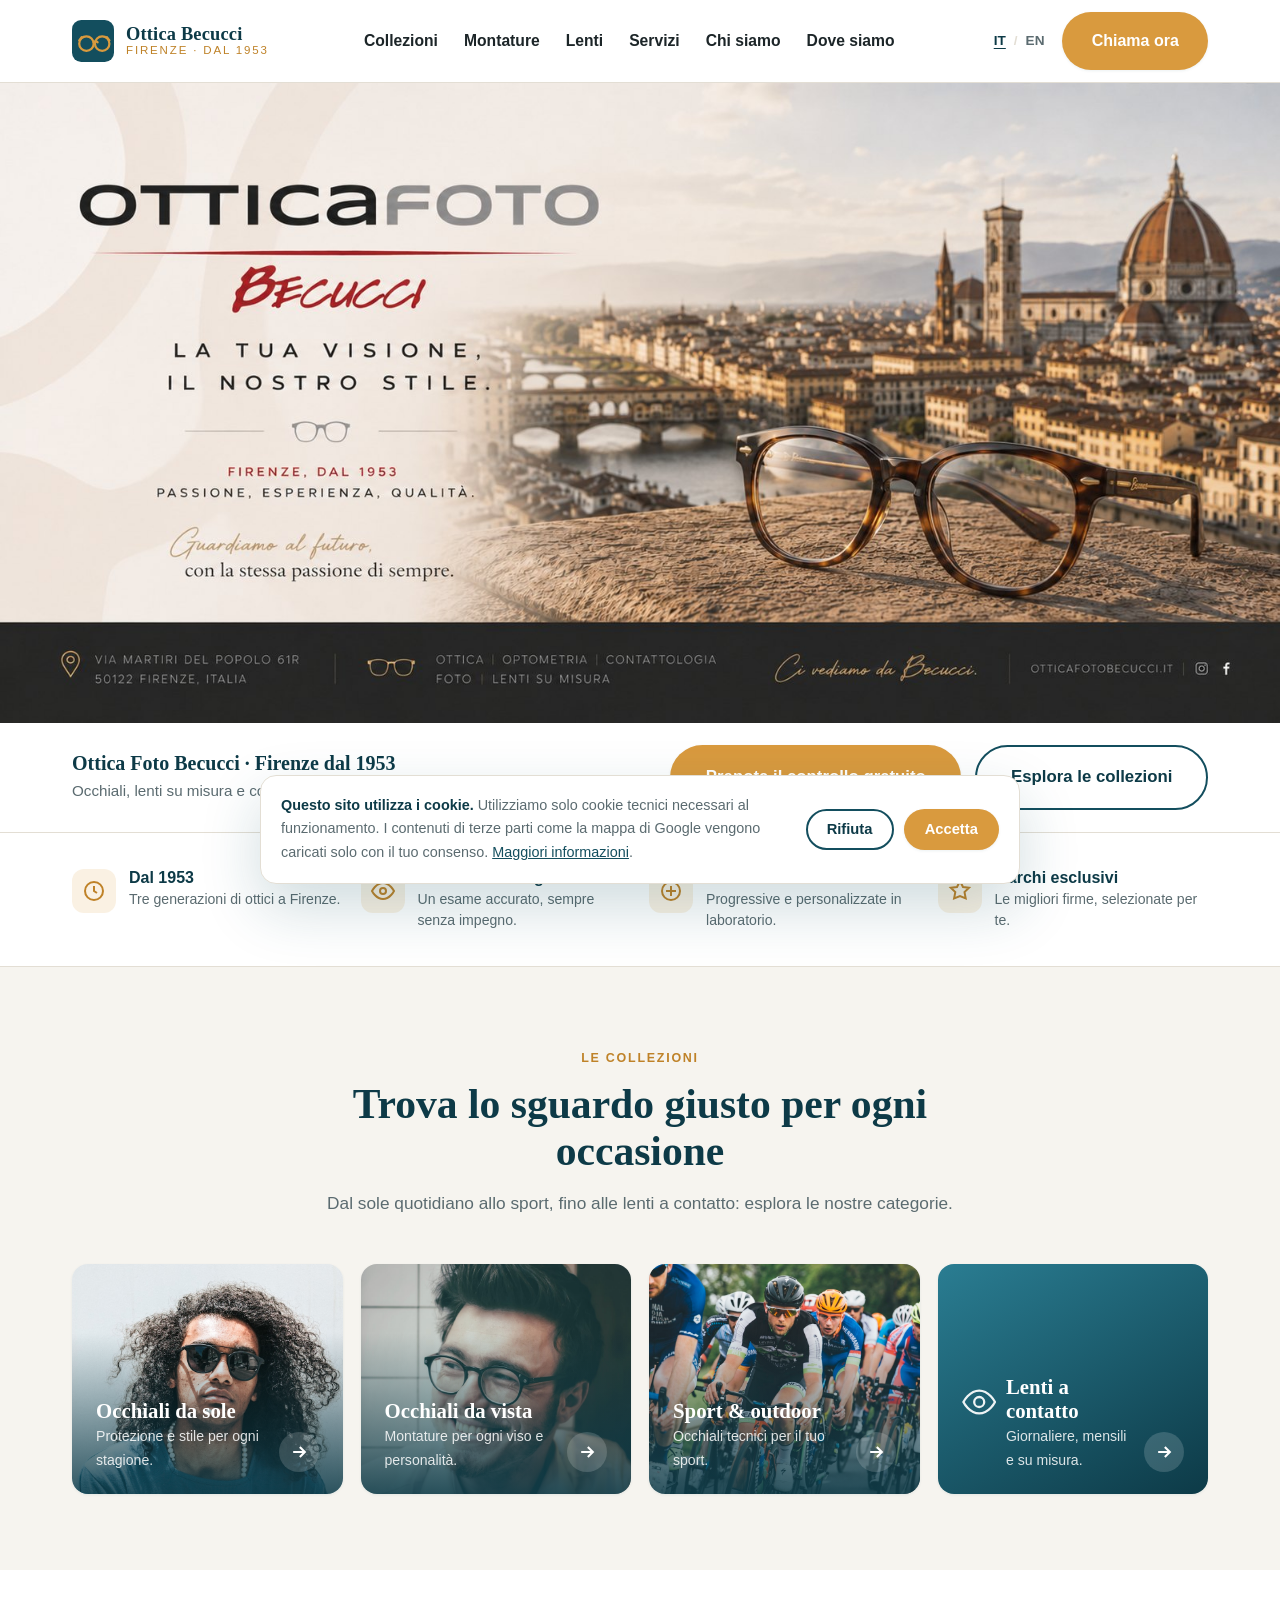
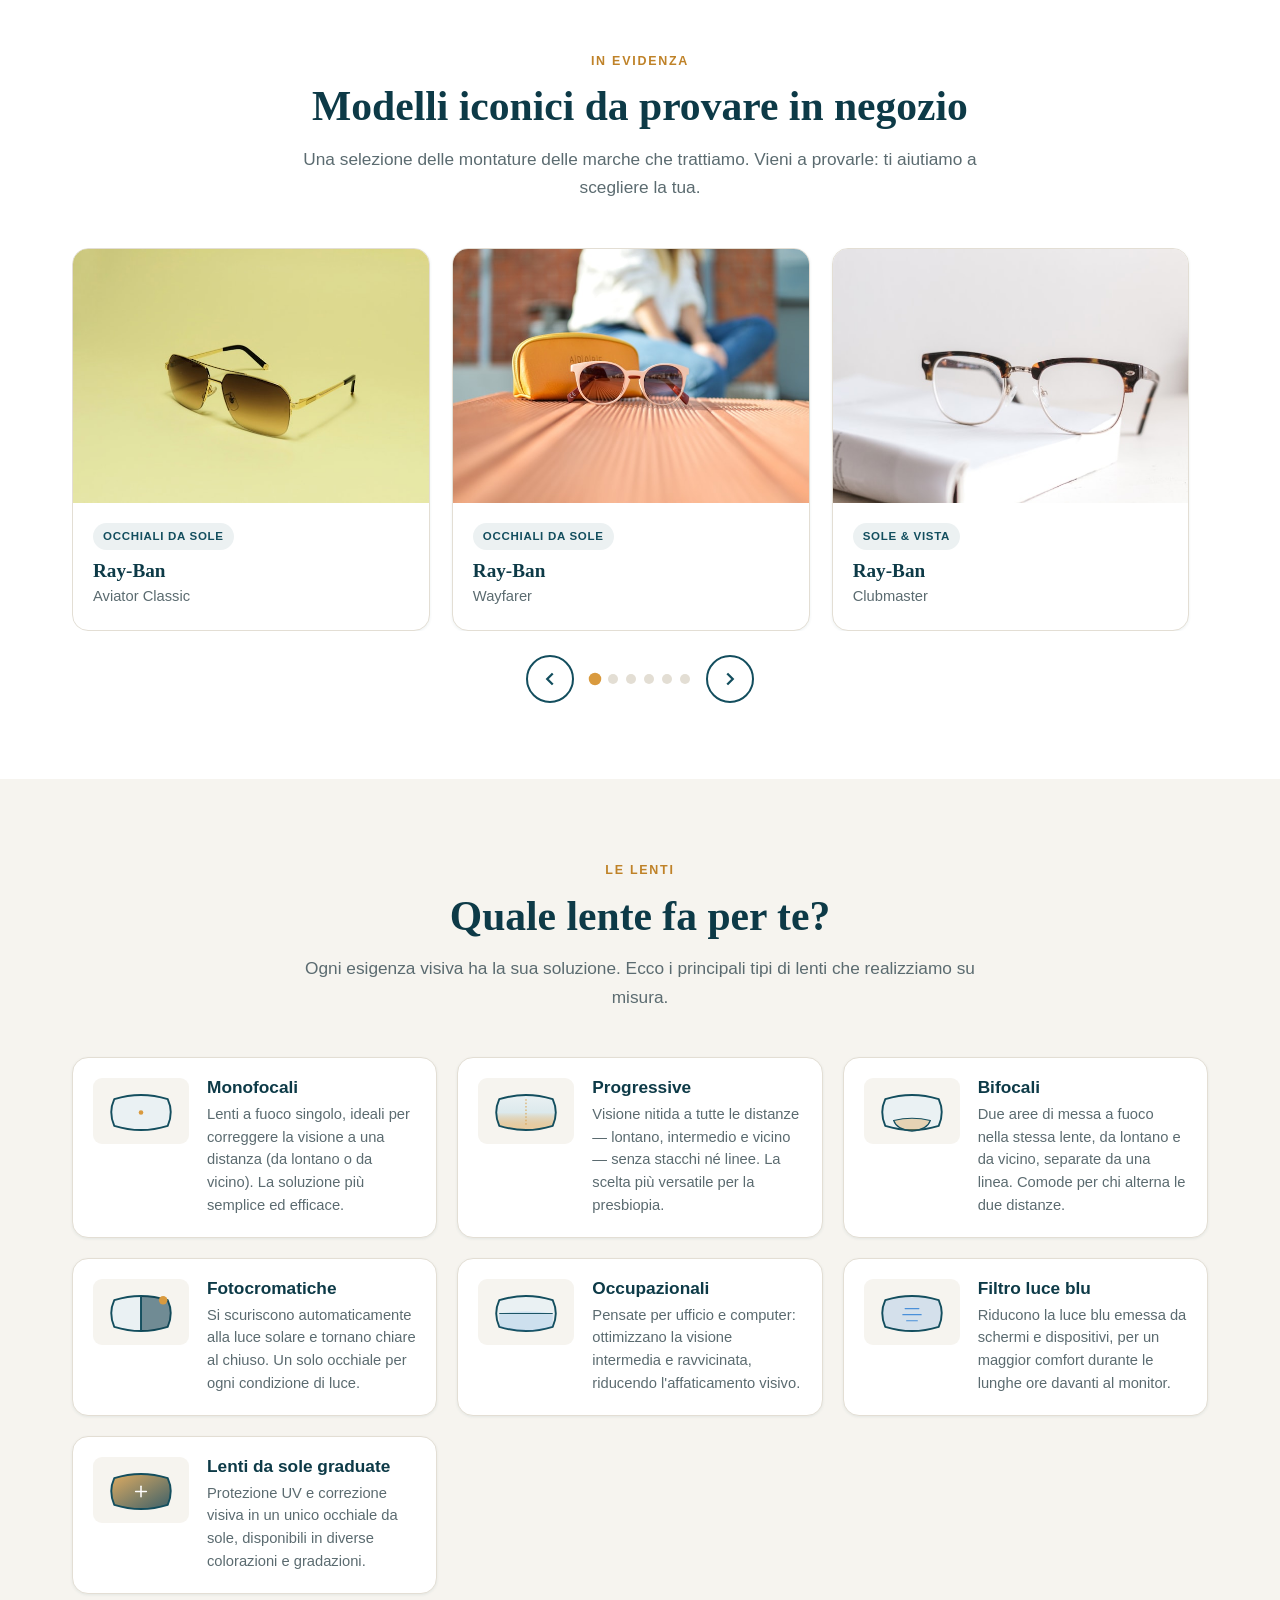
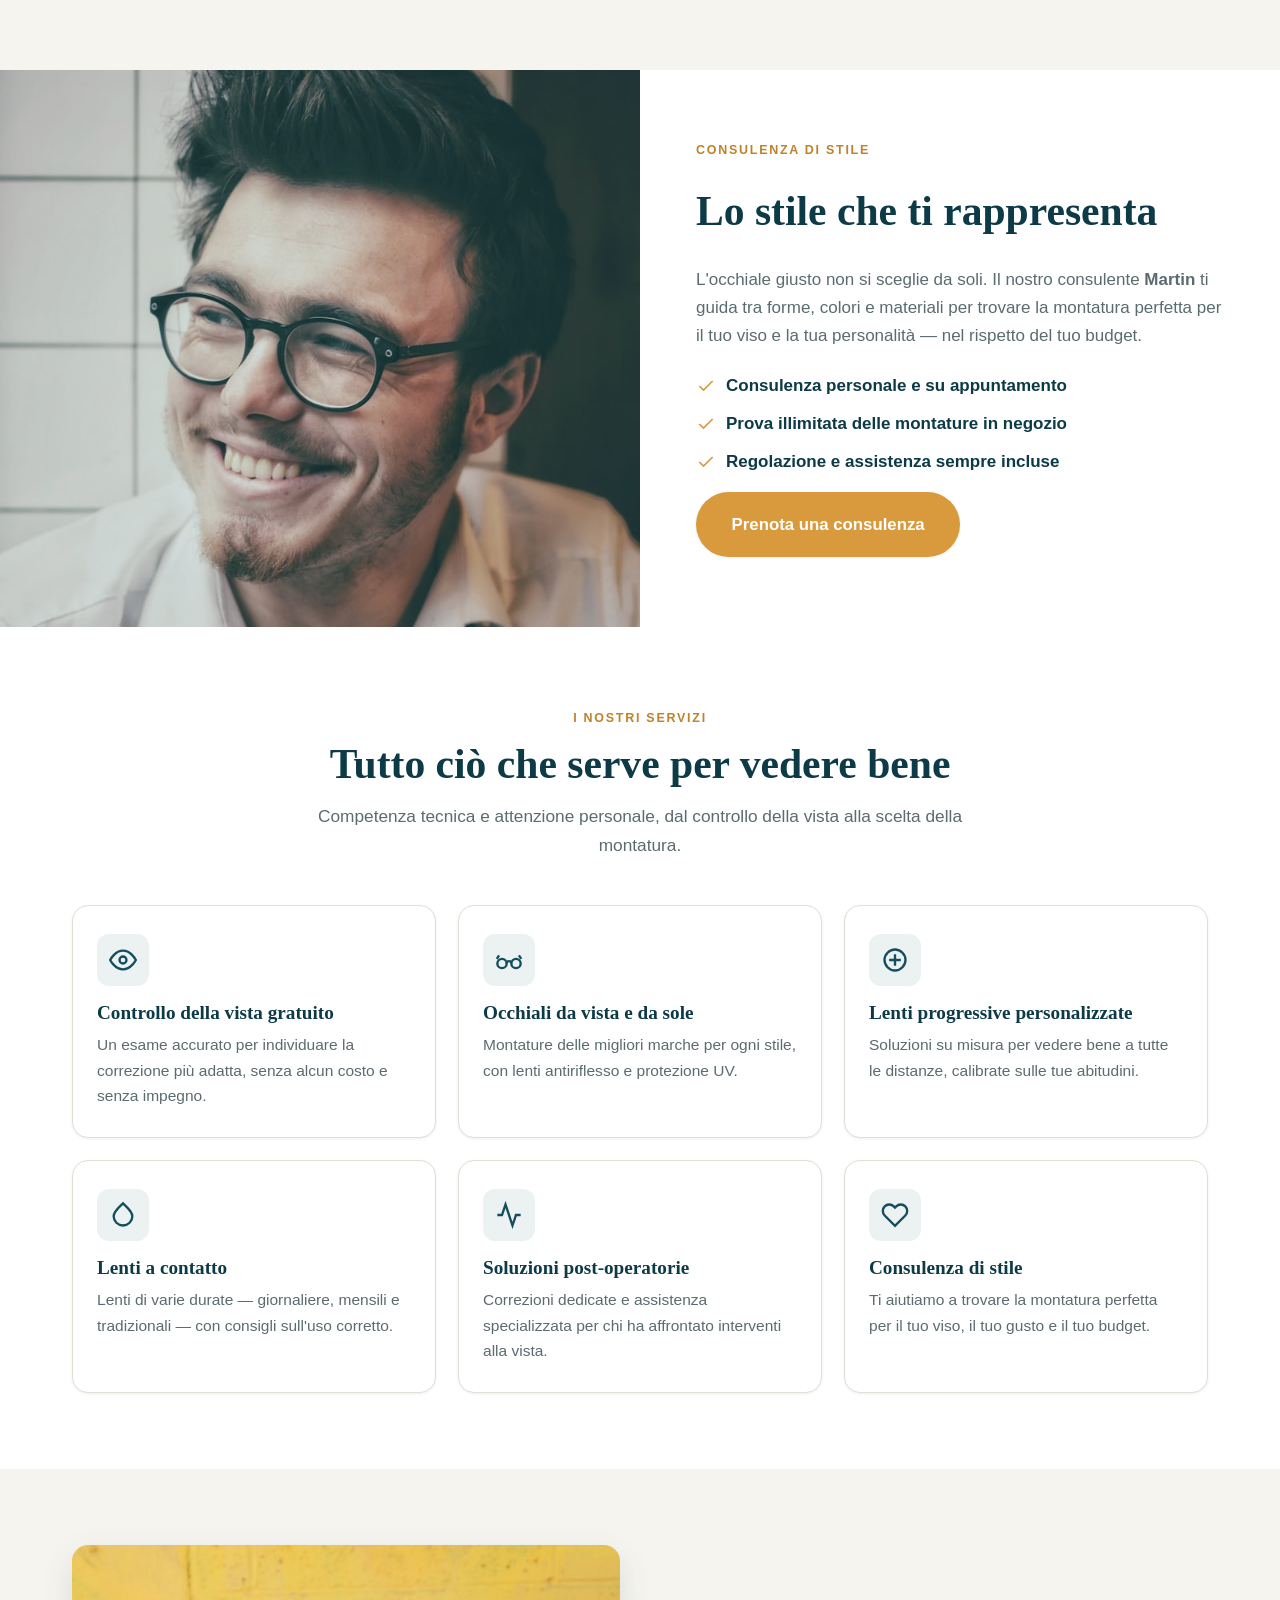
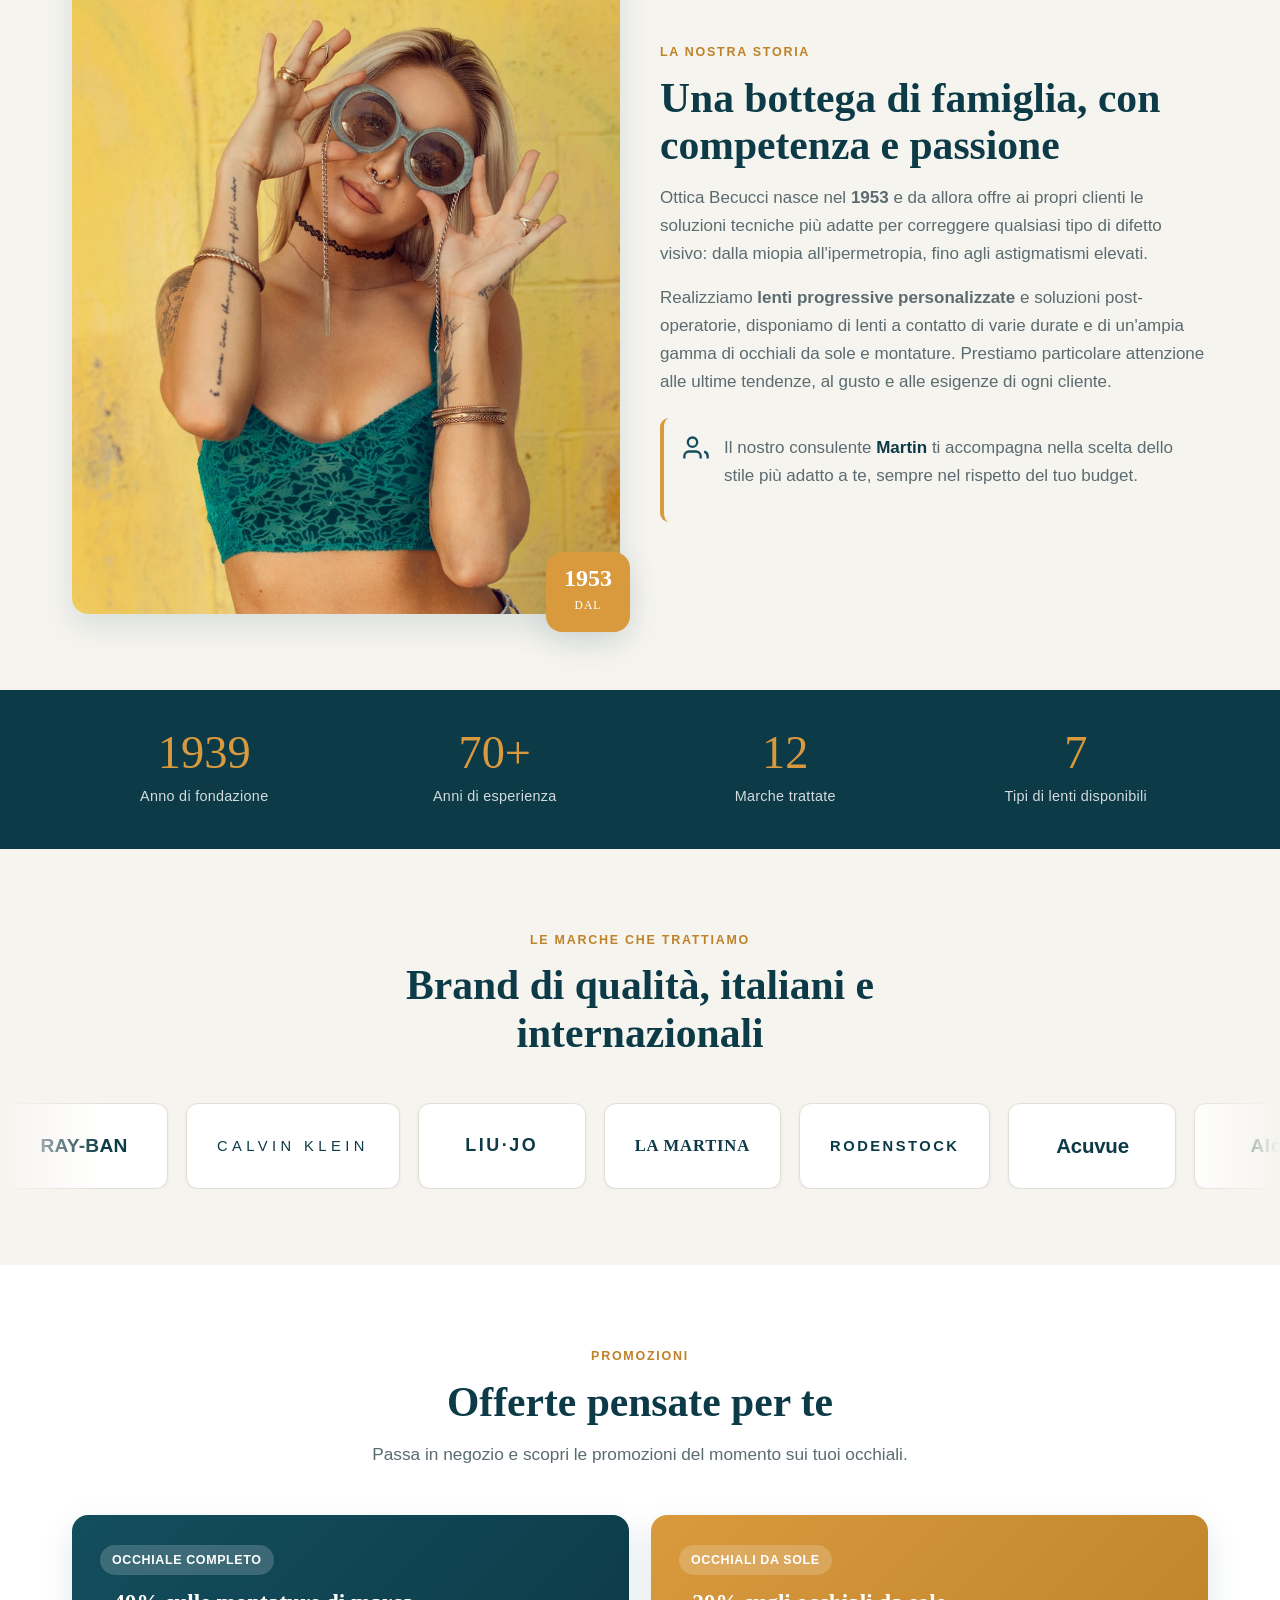
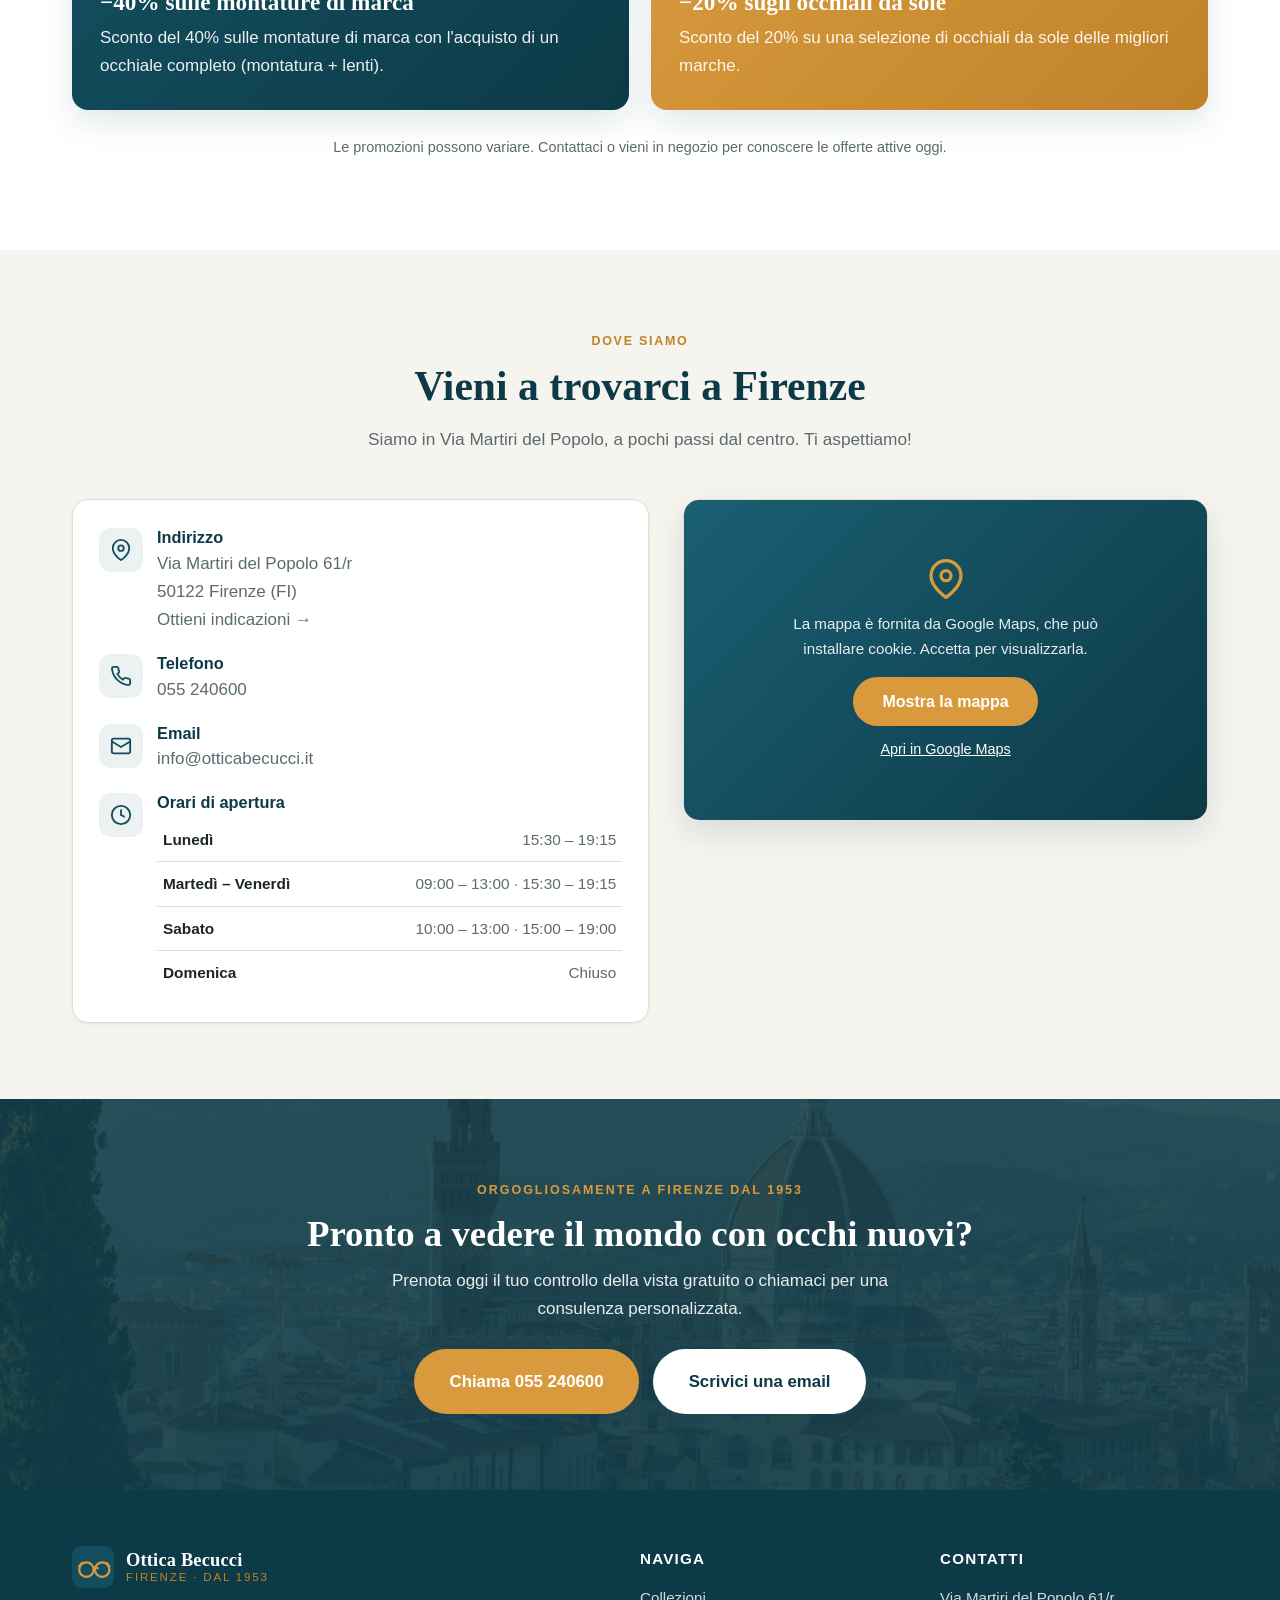
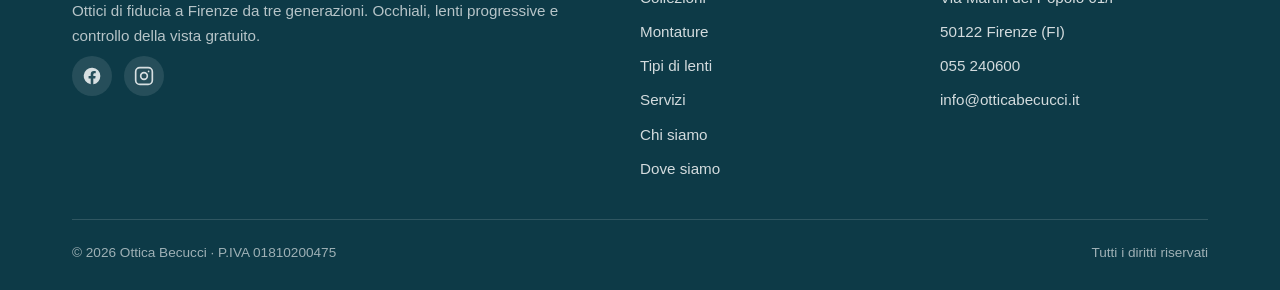
==== commit 30cbf0e8: "Banner oficial, muro de marcas y arreglo del menú móvil 1. Masthead con el banner oficial de Ottica " ====
--- a/index.html
+++ b/index.html
@@ -18,11 +18,11 @@
   <meta property="og:title" content="Ottica Becucci Firenze | Ottici dal 1953" />
   <meta property="og:description" content="Occhiali da vista e da sole, lenti progressive personalizzate e controllo della vista gratuito nel cuore di Firenze." />
   <meta property="og:url" content="https://www.otticabecucci.it/" />
-  <meta property="og:image" content="https://www.otticabecucci.it/assets/images/og-image.svg" />
+  <meta property="og:image" content="https://www.otticabecucci.it/assets/images/banner-becucci.jpg" />
   <meta name="twitter:card" content="summary_large_image" />
   <meta name="twitter:title" content="Ottica Becucci Firenze | Ottici dal 1953" />
   <meta name="twitter:description" content="Occhiali, lenti progressive e controllo della vista gratuito a Firenze." />
-  <meta name="twitter:image" content="https://www.otticabecucci.it/assets/images/og-image.svg" />
+  <meta name="twitter:image" content="https://www.otticabecucci.it/assets/images/banner-becucci.jpg" />
 
   <link rel="icon" href="assets/images/favicon.svg" type="image/svg+xml" />
   <link rel="manifest" href="site.webmanifest" />
@@ -34,7 +34,7 @@
     "@context": "https://schema.org",
     "@type": "Optician",
     "name": "Ottica Becucci",
-    "image": "https://www.otticabecucci.it/assets/images/og-image.svg",
+    "image": "https://www.otticabecucci.it/assets/images/banner-becucci.jpg",
     "url": "https://www.otticabecucci.it/",
     "telephone": "+39055240600",
     "email": "info@otticabecucci.it",
@@ -93,21 +93,21 @@
   </header>
 
   <main id="main">
-    <!-- ===== Hero ===== -->
-    <section class="hero">
-      <div class="container">
-        <div class="hero__inner">
-          <span class="hero__badge">★ Ottici di fiducia nel cuore di Firenze dal 1953</span>
-          <h1 class="hero__title">Vedere bene è un'arte. <em>Noi la coltiviamo da oltre 70 anni.</em></h1>
-          <p class="hero__text">Occhiali da vista e da sole delle migliori marche, lenti progressive personalizzate e lenti a contatto. Prenota il tuo <strong>controllo della vista gratuito</strong> e affidati a chi se ne intende.</p>
-          <div class="hero__actions">
-            <a class="btn btn--primary btn--lg" href="#contatti">Prenota il controllo gratuito</a>
-            <a class="btn btn--light btn--lg" href="#collezioni">Esplora le collezioni</a>
-          </div>
-          <div class="hero__trust">
-            <span class="hero__trust-item"><svg viewBox="0 0 24 24" fill="none" stroke="currentColor" stroke-width="2"><path d="M20 6L9 17l-5-5"/></svg> Controllo vista gratuito</span>
-            <span class="hero__trust-item"><svg viewBox="0 0 24 24" fill="none" stroke="currentColor" stroke-width="2"><path d="M20 6L9 17l-5-5"/></svg> Lenti progressive su misura</span>
-            <span class="hero__trust-item"><svg viewBox="0 0 24 24" fill="none" stroke="currentColor" stroke-width="2"><path d="M20 6L9 17l-5-5"/></svg> Consulenza di stile dedicata</span>
+    <!-- ===== Masthead (banner ufficiale) ===== -->
+    <section class="masthead" aria-label="Ottica Foto Becucci">
+      <img class="masthead__img" src="assets/images/banner-becucci.jpg" width="1600" height="800" fetchpriority="high"
+           alt="Ottica Foto Becucci — La tua visione, il nostro stile. Firenze, dal 1953: passione, esperienza, qualità." />
+      <div class="masthead__cta">
+        <div class="container">
+          <div class="masthead__cta-inner">
+            <div class="masthead__intro">
+              <h1 class="masthead__title">Ottica Foto Becucci · Firenze dal 1953</h1>
+              <p>Occhiali, lenti su misura e controllo della vista gratuito.</p>
+            </div>
+            <div class="hero__actions">
+              <a class="btn btn--primary btn--lg" href="#contatti">Prenota il controllo gratuito</a>
+              <a class="btn btn--ghost btn--lg" href="#collezioni">Esplora le collezioni</a>
+            </div>
           </div>
         </div>
       </div>
@@ -379,18 +379,18 @@
       </div>
       <div class="marquee">
         <div class="marquee__track">
-          <span class="marquee__item">Ray-Ban</span>
-          <span class="marquee__item">Calvin Klein</span>
-          <span class="marquee__item">Liu Jo</span>
-          <span class="marquee__item">La Martina</span>
-          <span class="marquee__item">Rodenstock</span>
-          <span class="marquee__item">Acuvue</span>
-          <span class="marquee__item">Alcon</span>
-          <span class="marquee__item">Cooper</span>
-          <span class="marquee__item">Soleko</span>
-          <span class="marquee__item">Cébé</span>
-          <span class="marquee__item">Pagani</span>
-          <span class="marquee__item">Optovista</span>
+          <span class="marquee__item"><span class="brandmark bm--rayban">Ray-Ban</span></span>
+          <span class="marquee__item"><span class="brandmark bm--ck">Calvin Klein</span></span>
+          <span class="marquee__item"><span class="brandmark bm--liujo">Liu&middot;Jo</span></span>
+          <span class="marquee__item"><span class="brandmark bm--lamartina">La Martina</span></span>
+          <span class="marquee__item"><span class="brandmark bm--rodenstock">Rodenstock</span></span>
+          <span class="marquee__item"><span class="brandmark bm--acuvue">Acuvue</span></span>
+          <span class="marquee__item"><span class="brandmark bm--alcon">Alcon</span></span>
+          <span class="marquee__item"><span class="brandmark bm--cooper">CooperVision</span></span>
+          <span class="marquee__item"><span class="brandmark bm--soleko">Soleko</span></span>
+          <span class="marquee__item"><span class="brandmark bm--cebe">Cébé</span></span>
+          <span class="marquee__item"><span class="brandmark bm--pagani">Pagani</span></span>
+          <span class="marquee__item"><span class="brandmark bm--optovista">Optovista</span></span>
         </div>
       </div>
     </section>
--- a/assets/css/styles.css
+++ b/assets/css/styles.css
@@ -129,6 +129,18 @@
 .stat__num { font-family: var(--font-serif); font-size: clamp(2rem, 5vw, 2.9rem); color: var(--color-accent); line-height: 1; }
 .stat__label { font-size: 0.9rem; color: rgba(255,255,255,0.82); margin-top: 8px; letter-spacing: 0.02em; }
 
+/* ---------- Masthead (official banner) ---------- */
+.masthead { background: var(--color-bg); }
+.masthead__img { display: block; width: 100%; max-width: 1600px; height: auto; margin-inline: auto; }
+.masthead__cta { background: var(--color-surface); border-bottom: 1px solid var(--color-border); }
+.masthead__cta-inner { display: flex; flex-wrap: wrap; gap: 16px 28px; align-items: center; justify-content: center; padding: 22px 0; text-align: center; }
+.masthead__title { font-family: var(--font-serif); font-size: 1.25rem; color: var(--color-primary-dark); margin: 0 0 3px; }
+.masthead__intro p { margin: 0; color: var(--color-muted); font-size: 0.95rem; }
+.masthead__cta .hero__actions { margin: 0; }
+@media (min-width: 760px) {
+  .masthead__cta-inner { justify-content: space-between; text-align: left; flex-wrap: nowrap; }
+}
+
 /* ---------- Value props strip ---------- */
 .valueprops { background: var(--color-surface); border-bottom: 1px solid var(--color-border); }
 .valueprops__grid { display: grid; grid-template-columns: repeat(2, 1fr); gap: 24px 18px; padding: 36px 0; }
@@ -243,10 +255,27 @@
 .marquee:hover .marquee__track { animation-play-state: paused; }
 .marquee__item {
   display: grid; place-items: center; background: var(--color-surface); border: 1px solid var(--color-border);
-  border-radius: var(--radius-sm); padding: 18px 30px; font-family: var(--font-serif); font-weight: 700;
-  font-size: 1.1rem; color: var(--color-primary-dark); white-space: nowrap;
-}
+  border-radius: 12px; padding: 20px 30px; min-width: 168px; height: 86px; box-shadow: var(--shadow-sm);
+  transition: transform var(--transition), box-shadow var(--transition);
+}
+.marquee__item:hover { transform: translateY(-3px); box-shadow: var(--shadow-md); }
 @keyframes marquee { from { transform: translateX(0); } to { transform: translateX(-50%); } }
+
+/* ---------- Brand wordmarks (logo plates) ---------- */
+.brandmark { color: var(--color-primary-dark); line-height: 1; white-space: nowrap; transition: color var(--transition); }
+.marquee__item:hover .brandmark { color: var(--color-accent-dark); }
+.bm--rayban     { font-family: var(--font-sans); font-weight: 800; text-transform: uppercase; letter-spacing: .01em; font-size: 1.2rem; }
+.bm--ck         { font-family: var(--font-sans); font-weight: 300; text-transform: uppercase; letter-spacing: .3em; font-size: .92rem; }
+.bm--liujo      { font-family: var(--font-sans); font-weight: 800; text-transform: uppercase; letter-spacing: .14em; font-size: 1.12rem; }
+.bm--lamartina  { font-family: var(--font-serif); font-weight: 700; text-transform: uppercase; letter-spacing: .05em; font-size: 1.04rem; }
+.bm--rodenstock { font-family: var(--font-sans); font-weight: 600; text-transform: uppercase; letter-spacing: .17em; font-size: .92rem; }
+.bm--acuvue     { font-family: var(--font-sans); font-weight: 700; letter-spacing: -.01em; font-size: 1.28rem; }
+.bm--alcon      { font-family: var(--font-sans); font-weight: 700; letter-spacing: .04em; font-size: 1.18rem; }
+.bm--cooper     { font-family: var(--font-serif); font-weight: 600; font-size: 1.06rem; letter-spacing: .02em; }
+.bm--soleko     { font-family: var(--font-sans); font-weight: 800; text-transform: uppercase; letter-spacing: .16em; font-size: 1rem; }
+.bm--cebe       { font-family: var(--font-sans); font-weight: 800; font-style: italic; text-transform: uppercase; letter-spacing: .03em; font-size: 1.18rem; }
+.bm--pagani     { font-family: var(--font-serif); font-weight: 600; font-style: italic; font-size: 1.2rem; }
+.bm--optovista  { font-family: var(--font-sans); font-weight: 600; text-transform: uppercase; letter-spacing: .12em; font-size: 1rem; }
 
 /* ---------- Banner (parallax CTA) ---------- */
 .banner { position: relative; color: #fff; text-align: center; isolation: isolate; }
@@ -382,13 +411,16 @@
 @media (max-width: 860px) {
   .nav__toggle { display: flex; }
   .nav__menu {
-    position: fixed; inset: 64px 0 auto 0; flex-direction: column; align-items: stretch; gap: 0;
-    background: #fff; border-bottom: 1px solid var(--color-border); padding: 8px 22px 18px;
-    box-shadow: var(--shadow-md); transform: translateY(-12px); opacity: 0; pointer-events: none;
+    position: fixed; inset: 66px 0 auto 0; flex-direction: column; align-items: stretch; gap: 0;
+    background: #fff; border-top: 1px solid var(--color-border); border-bottom: 1px solid var(--color-border);
+    padding: 10px 22px max(22px, env(safe-area-inset-bottom)); max-height: calc(100vh - 66px); overflow-y: auto;
+    box-shadow: var(--shadow-lg); transform: translateY(-12px); opacity: 0; pointer-events: none;
     transition: opacity var(--transition), transform var(--transition);
   }
   .nav__menu.is-open { transform: none; opacity: 1; pointer-events: auto; }
-  .nav__link { padding: 13px 0; border-bottom: 1px solid var(--color-border); }
+  .nav__menu li + li { border-top: 1px solid var(--color-border); }
+  .nav__link { display: block; padding: 17px 6px; font-size: 1.08rem; border-radius: 8px; }
+  .nav__link:hover, .nav__link:focus-visible { background: var(--color-bg); }
   .nav__link::after { display: none; }
   .nav.is-open .nav__toggle span:nth-child(1) { transform: translateY(7px) rotate(45deg); }
   .nav.is-open .nav__toggle span:nth-child(2) { opacity: 0; }
--- a/assets/css/styles.css
+++ b/assets/css/styles.css
@@ -129,6 +129,18 @@
 .stat__num { font-family: var(--font-serif); font-size: clamp(2rem, 5vw, 2.9rem); color: var(--color-accent); line-height: 1; }
 .stat__label { font-size: 0.9rem; color: rgba(255,255,255,0.82); margin-top: 8px; letter-spacing: 0.02em; }
 
+/* ---------- Masthead (official banner) ---------- */
+.masthead { background: var(--color-bg); }
+.masthead__img { display: block; width: 100%; max-width: 1600px; height: auto; margin-inline: auto; }
+.masthead__cta { background: var(--color-surface); border-bottom: 1px solid var(--color-border); }
+.masthead__cta-inner { display: flex; flex-wrap: wrap; gap: 16px 28px; align-items: center; justify-content: center; padding: 22px 0; text-align: center; }
+.masthead__title { font-family: var(--font-serif); font-size: 1.25rem; color: var(--color-primary-dark); margin: 0 0 3px; }
+.masthead__intro p { margin: 0; color: var(--color-muted); font-size: 0.95rem; }
+.masthead__cta .hero__actions { margin: 0; }
+@media (min-width: 760px) {
+  .masthead__cta-inner { justify-content: space-between; text-align: left; flex-wrap: nowrap; }
+}
+
 /* ---------- Value props strip ---------- */
 .valueprops { background: var(--color-surface); border-bottom: 1px solid var(--color-border); }
 .valueprops__grid { display: grid; grid-template-columns: repeat(2, 1fr); gap: 24px 18px; padding: 36px 0; }
@@ -243,10 +255,27 @@
 .marquee:hover .marquee__track { animation-play-state: paused; }
 .marquee__item {
   display: grid; place-items: center; background: var(--color-surface); border: 1px solid var(--color-border);
-  border-radius: var(--radius-sm); padding: 18px 30px; font-family: var(--font-serif); font-weight: 700;
-  font-size: 1.1rem; color: var(--color-primary-dark); white-space: nowrap;
-}
+  border-radius: 12px; padding: 20px 30px; min-width: 168px; height: 86px; box-shadow: var(--shadow-sm);
+  transition: transform var(--transition), box-shadow var(--transition);
+}
+.marquee__item:hover { transform: translateY(-3px); box-shadow: var(--shadow-md); }
 @keyframes marquee { from { transform: translateX(0); } to { transform: translateX(-50%); } }
+
+/* ---------- Brand wordmarks (logo plates) ---------- */
+.brandmark { color: var(--color-primary-dark); line-height: 1; white-space: nowrap; transition: color var(--transition); }
+.marquee__item:hover .brandmark { color: var(--color-accent-dark); }
+.bm--rayban     { font-family: var(--font-sans); font-weight: 800; text-transform: uppercase; letter-spacing: .01em; font-size: 1.2rem; }
+.bm--ck         { font-family: var(--font-sans); font-weight: 300; text-transform: uppercase; letter-spacing: .3em; font-size: .92rem; }
+.bm--liujo      { font-family: var(--font-sans); font-weight: 800; text-transform: uppercase; letter-spacing: .14em; font-size: 1.12rem; }
+.bm--lamartina  { font-family: var(--font-serif); font-weight: 700; text-transform: uppercase; letter-spacing: .05em; font-size: 1.04rem; }
+.bm--rodenstock { font-family: var(--font-sans); font-weight: 600; text-transform: uppercase; letter-spacing: .17em; font-size: .92rem; }
+.bm--acuvue     { font-family: var(--font-sans); font-weight: 700; letter-spacing: -.01em; font-size: 1.28rem; }
+.bm--alcon      { font-family: var(--font-sans); font-weight: 700; letter-spacing: .04em; font-size: 1.18rem; }
+.bm--cooper     { font-family: var(--font-serif); font-weight: 600; font-size: 1.06rem; letter-spacing: .02em; }
+.bm--soleko     { font-family: var(--font-sans); font-weight: 800; text-transform: uppercase; letter-spacing: .16em; font-size: 1rem; }
+.bm--cebe       { font-family: var(--font-sans); font-weight: 800; font-style: italic; text-transform: uppercase; letter-spacing: .03em; font-size: 1.18rem; }
+.bm--pagani     { font-family: var(--font-serif); font-weight: 600; font-style: italic; font-size: 1.2rem; }
+.bm--optovista  { font-family: var(--font-sans); font-weight: 600; text-transform: uppercase; letter-spacing: .12em; font-size: 1rem; }
 
 /* ---------- Banner (parallax CTA) ---------- */
 .banner { position: relative; color: #fff; text-align: center; isolation: isolate; }
@@ -382,13 +411,16 @@
 @media (max-width: 860px) {
   .nav__toggle { display: flex; }
   .nav__menu {
-    position: fixed; inset: 64px 0 auto 0; flex-direction: column; align-items: stretch; gap: 0;
-    background: #fff; border-bottom: 1px solid var(--color-border); padding: 8px 22px 18px;
-    box-shadow: var(--shadow-md); transform: translateY(-12px); opacity: 0; pointer-events: none;
+    position: fixed; inset: 66px 0 auto 0; flex-direction: column; align-items: stretch; gap: 0;
+    background: #fff; border-top: 1px solid var(--color-border); border-bottom: 1px solid var(--color-border);
+    padding: 10px 22px max(22px, env(safe-area-inset-bottom)); max-height: calc(100vh - 66px); overflow-y: auto;
+    box-shadow: var(--shadow-lg); transform: translateY(-12px); opacity: 0; pointer-events: none;
     transition: opacity var(--transition), transform var(--transition);
   }
   .nav__menu.is-open { transform: none; opacity: 1; pointer-events: auto; }
-  .nav__link { padding: 13px 0; border-bottom: 1px solid var(--color-border); }
+  .nav__menu li + li { border-top: 1px solid var(--color-border); }
+  .nav__link { display: block; padding: 17px 6px; font-size: 1.08rem; border-radius: 8px; }
+  .nav__link:hover, .nav__link:focus-visible { background: var(--color-bg); }
   .nav__link::after { display: none; }
   .nav.is-open .nav__toggle span:nth-child(1) { transform: translateY(7px) rotate(45deg); }
   .nav.is-open .nav__toggle span:nth-child(2) { opacity: 0; }
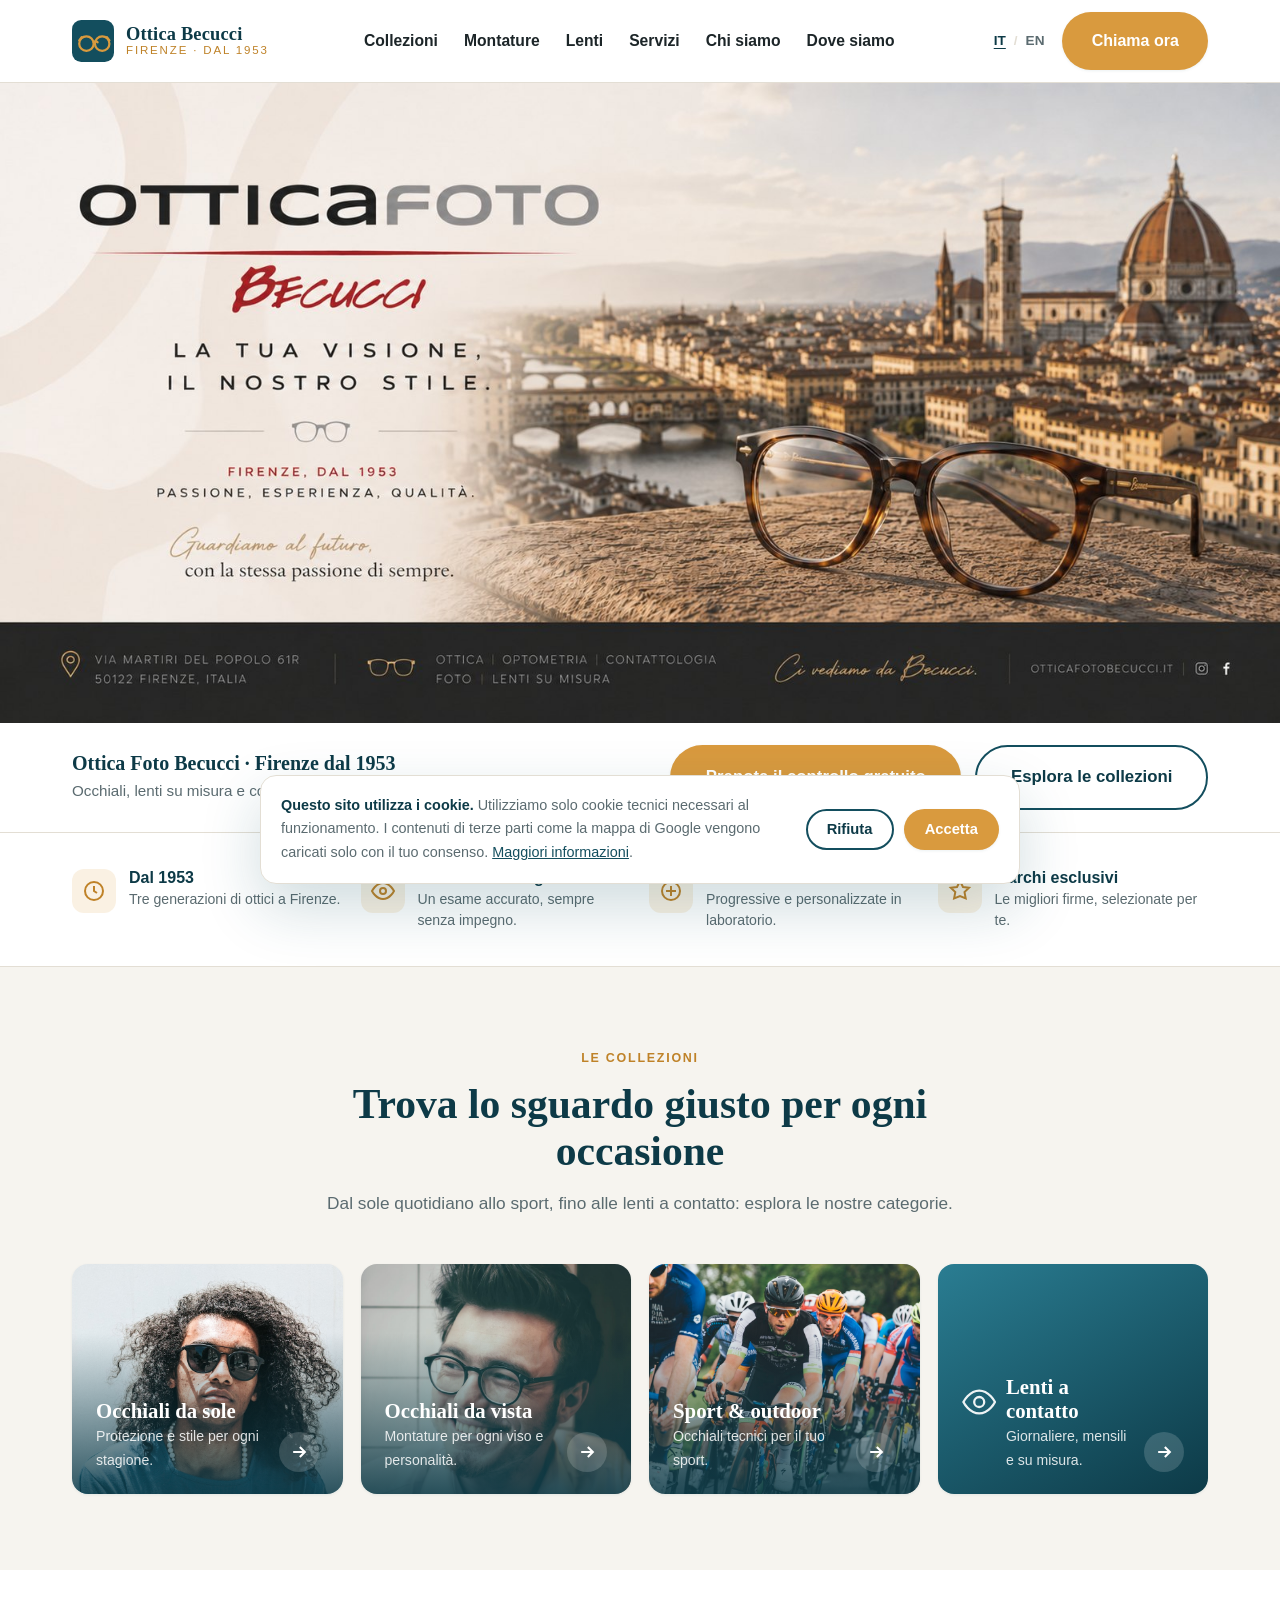
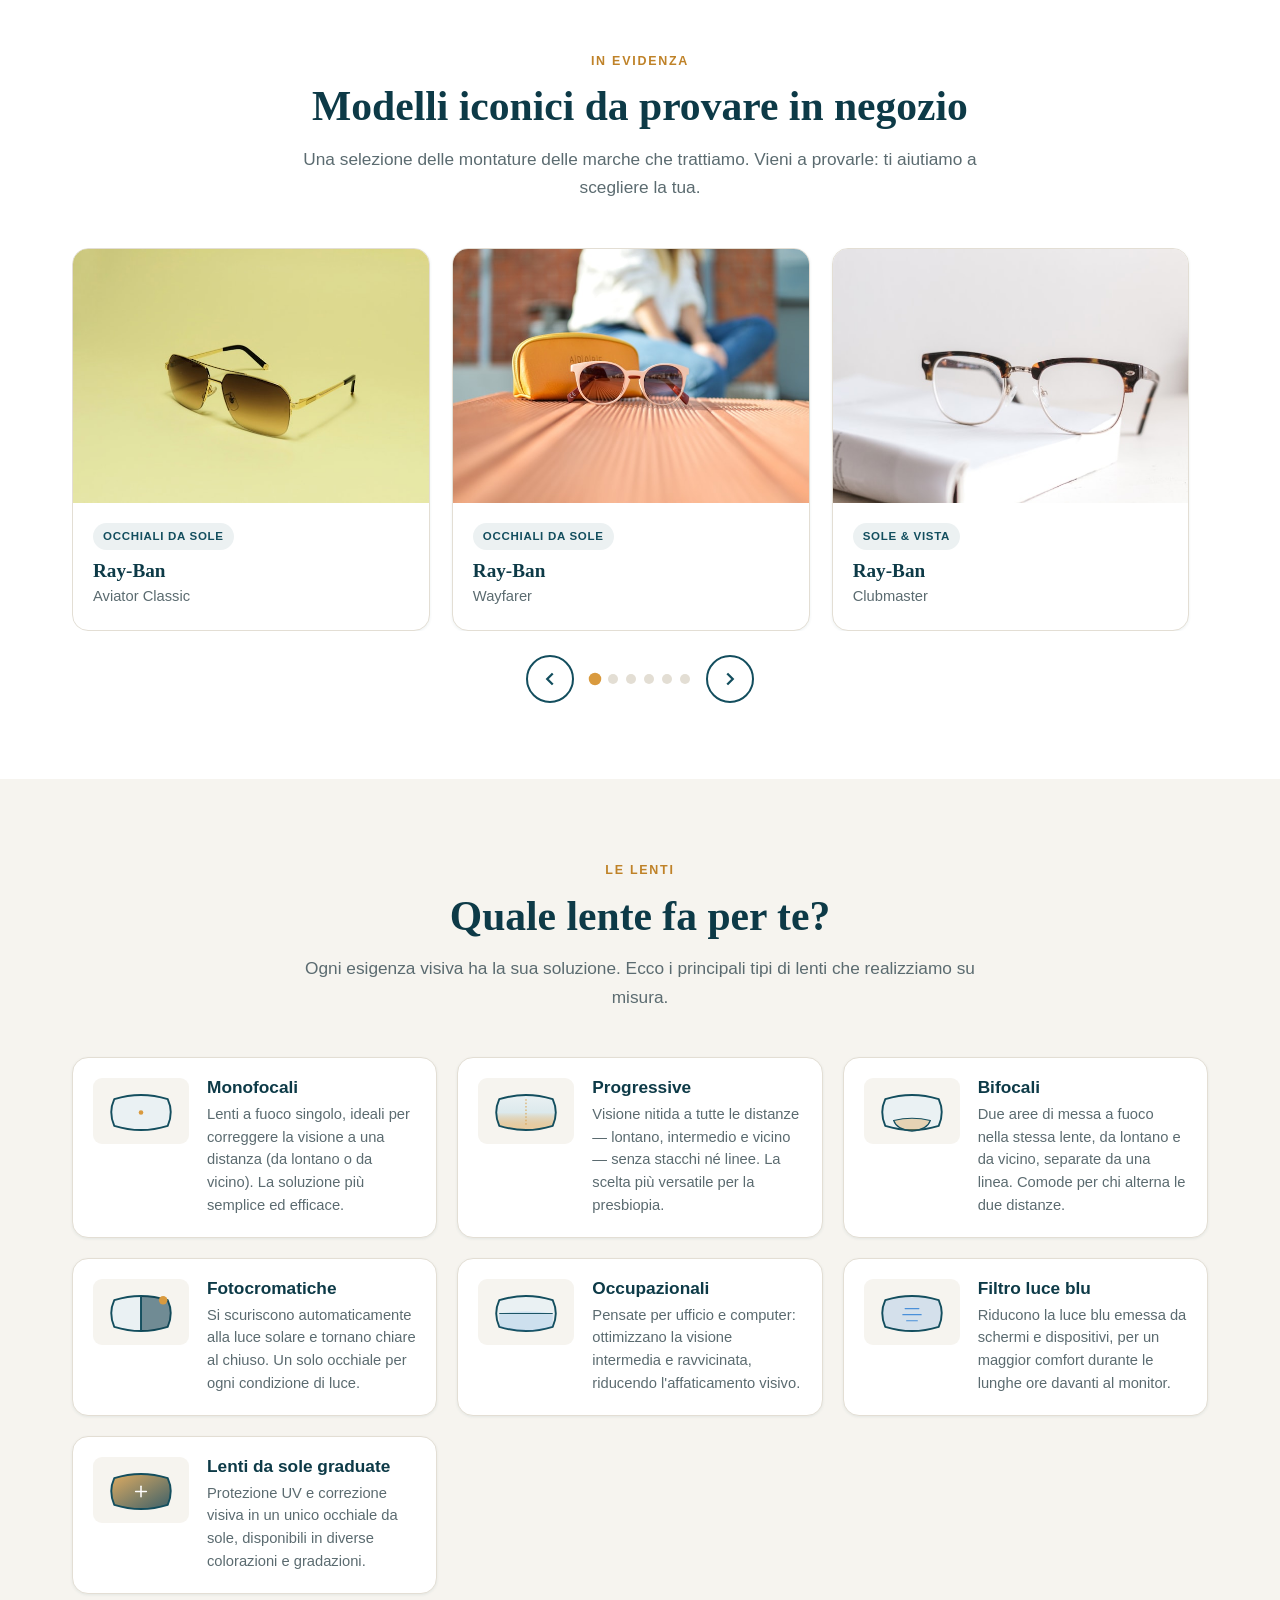
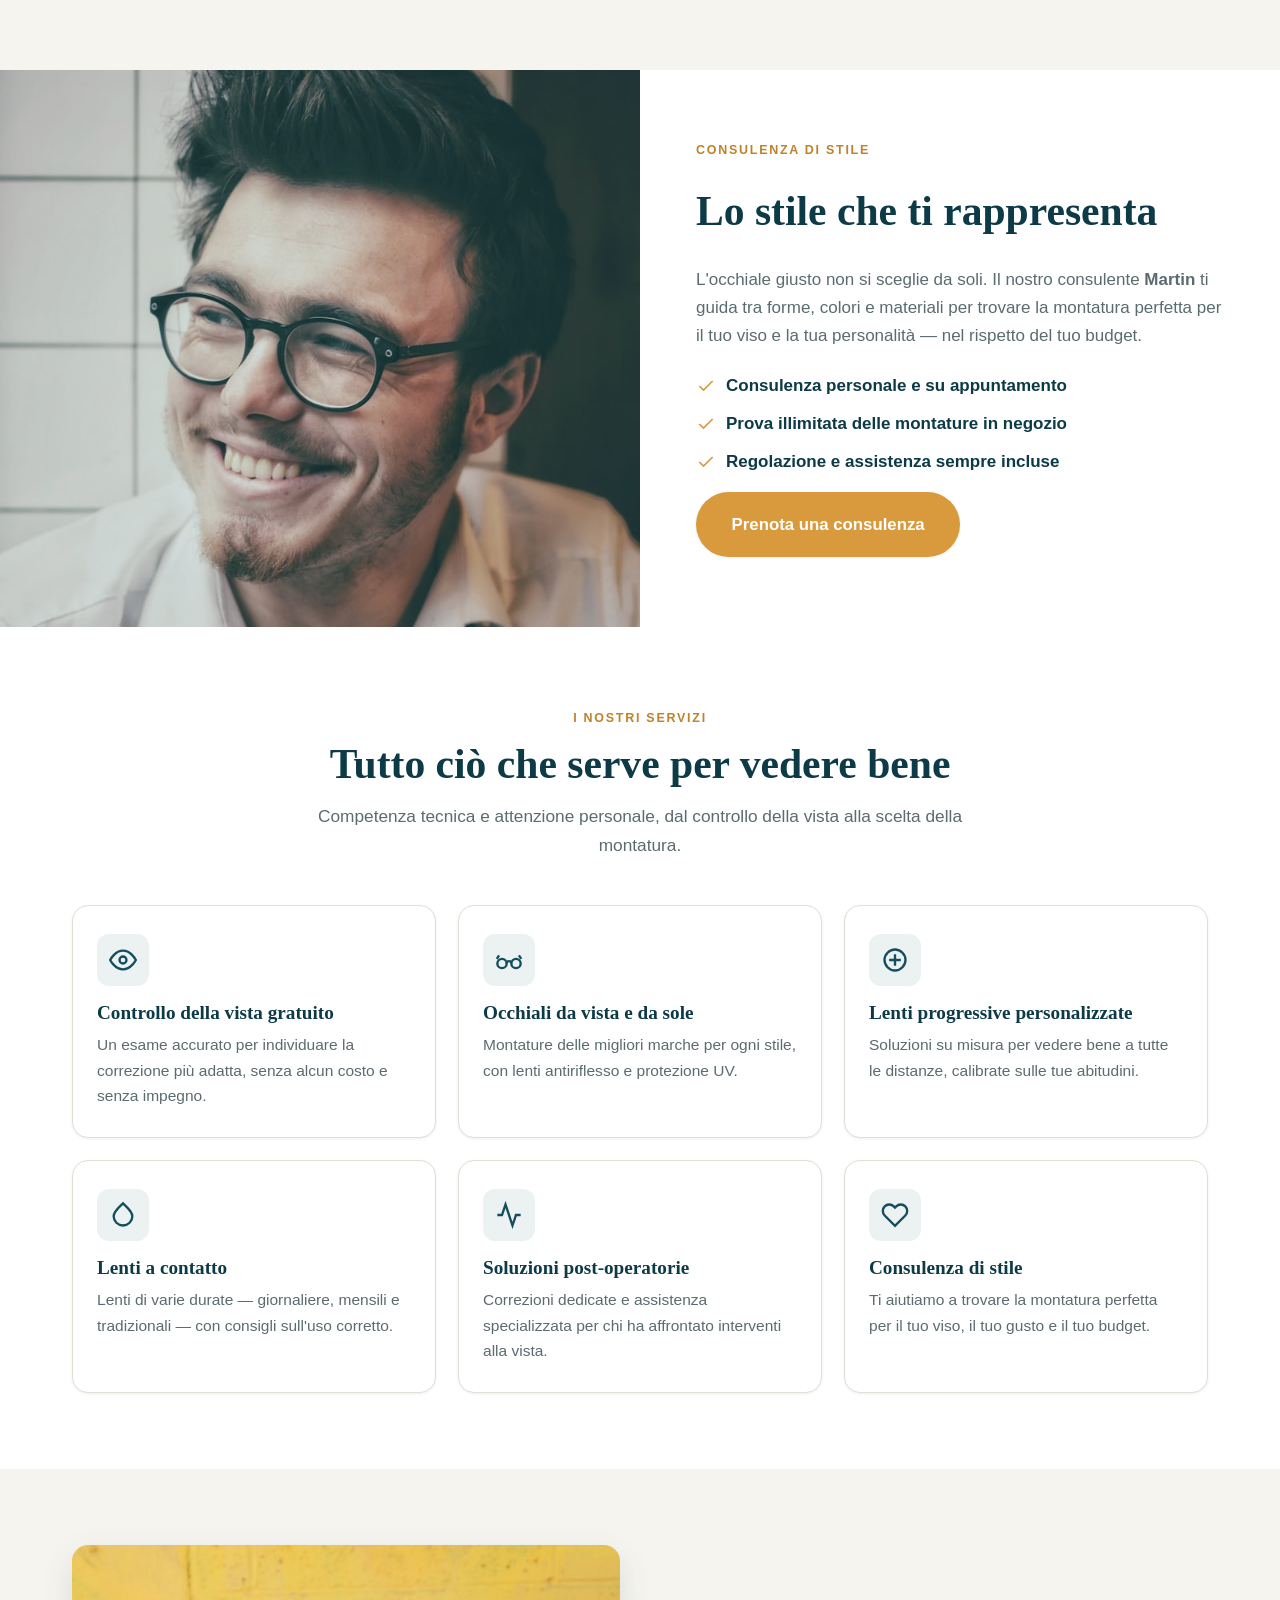
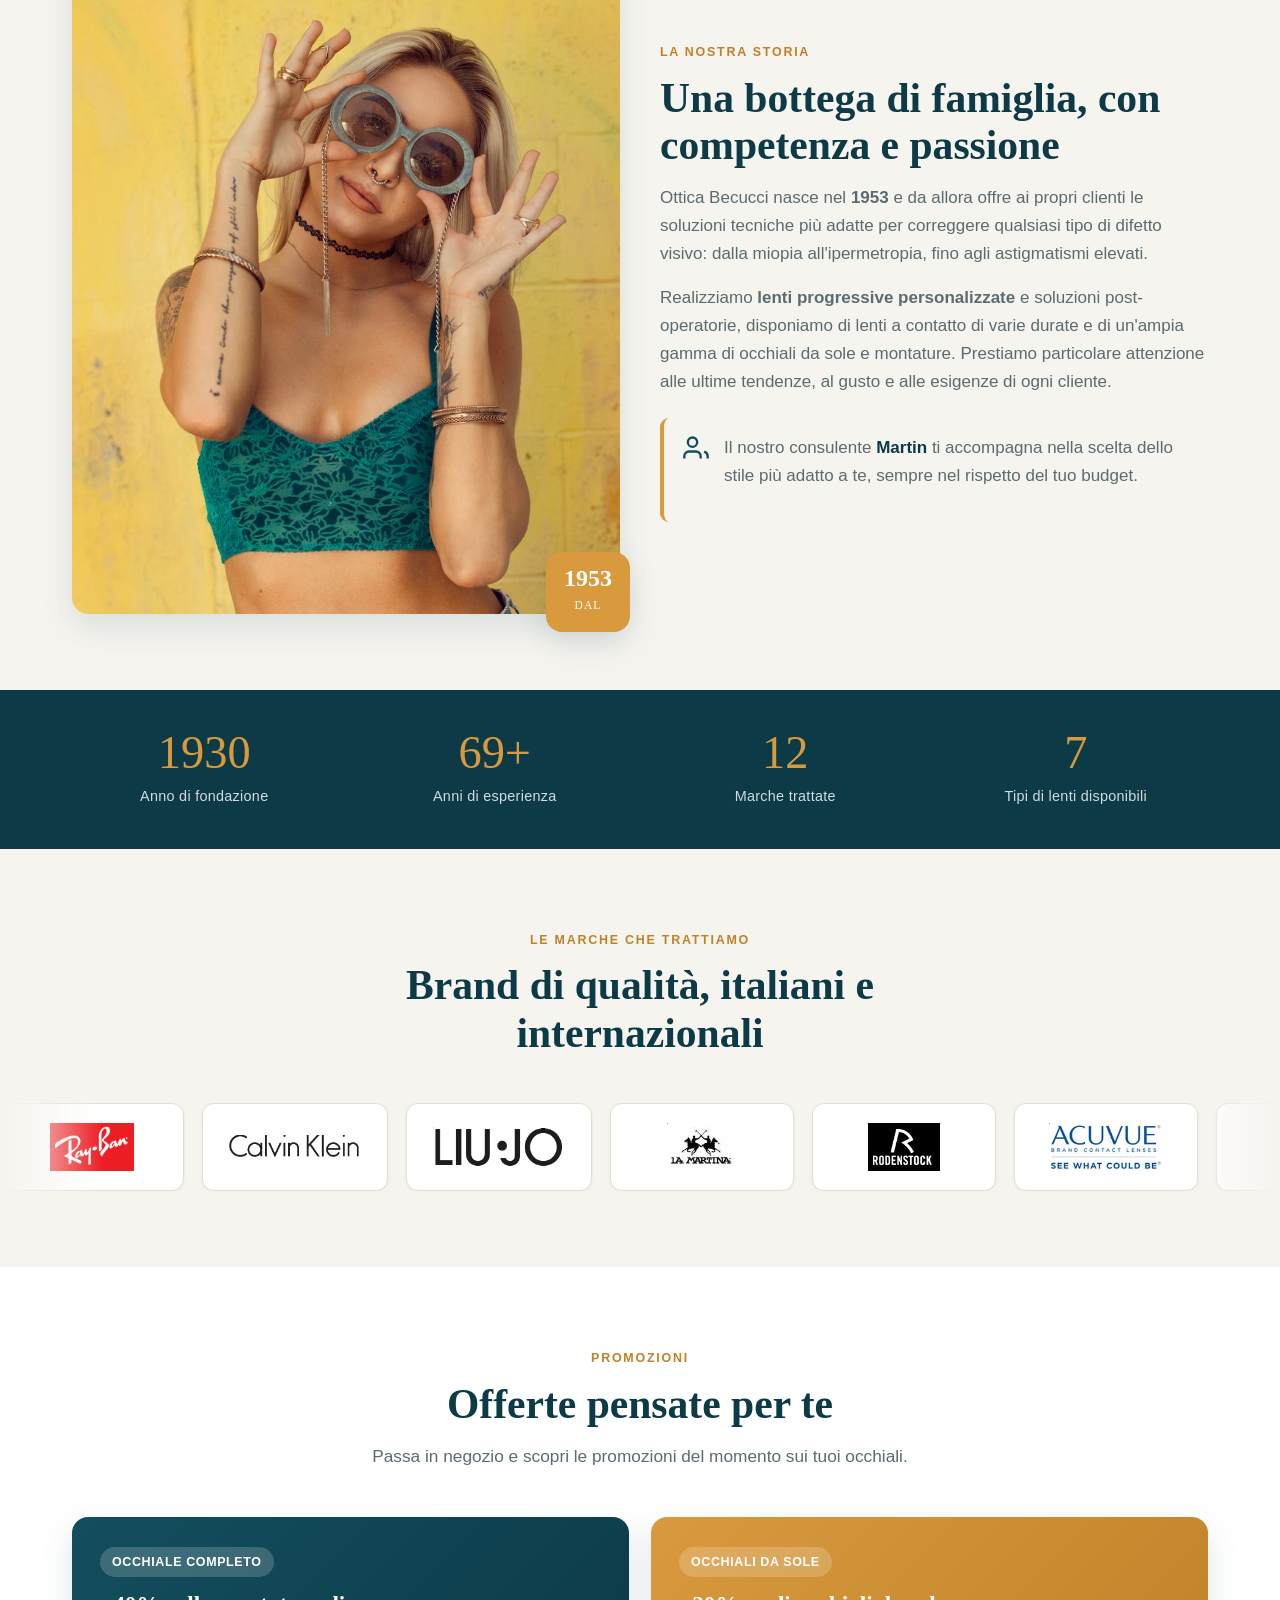
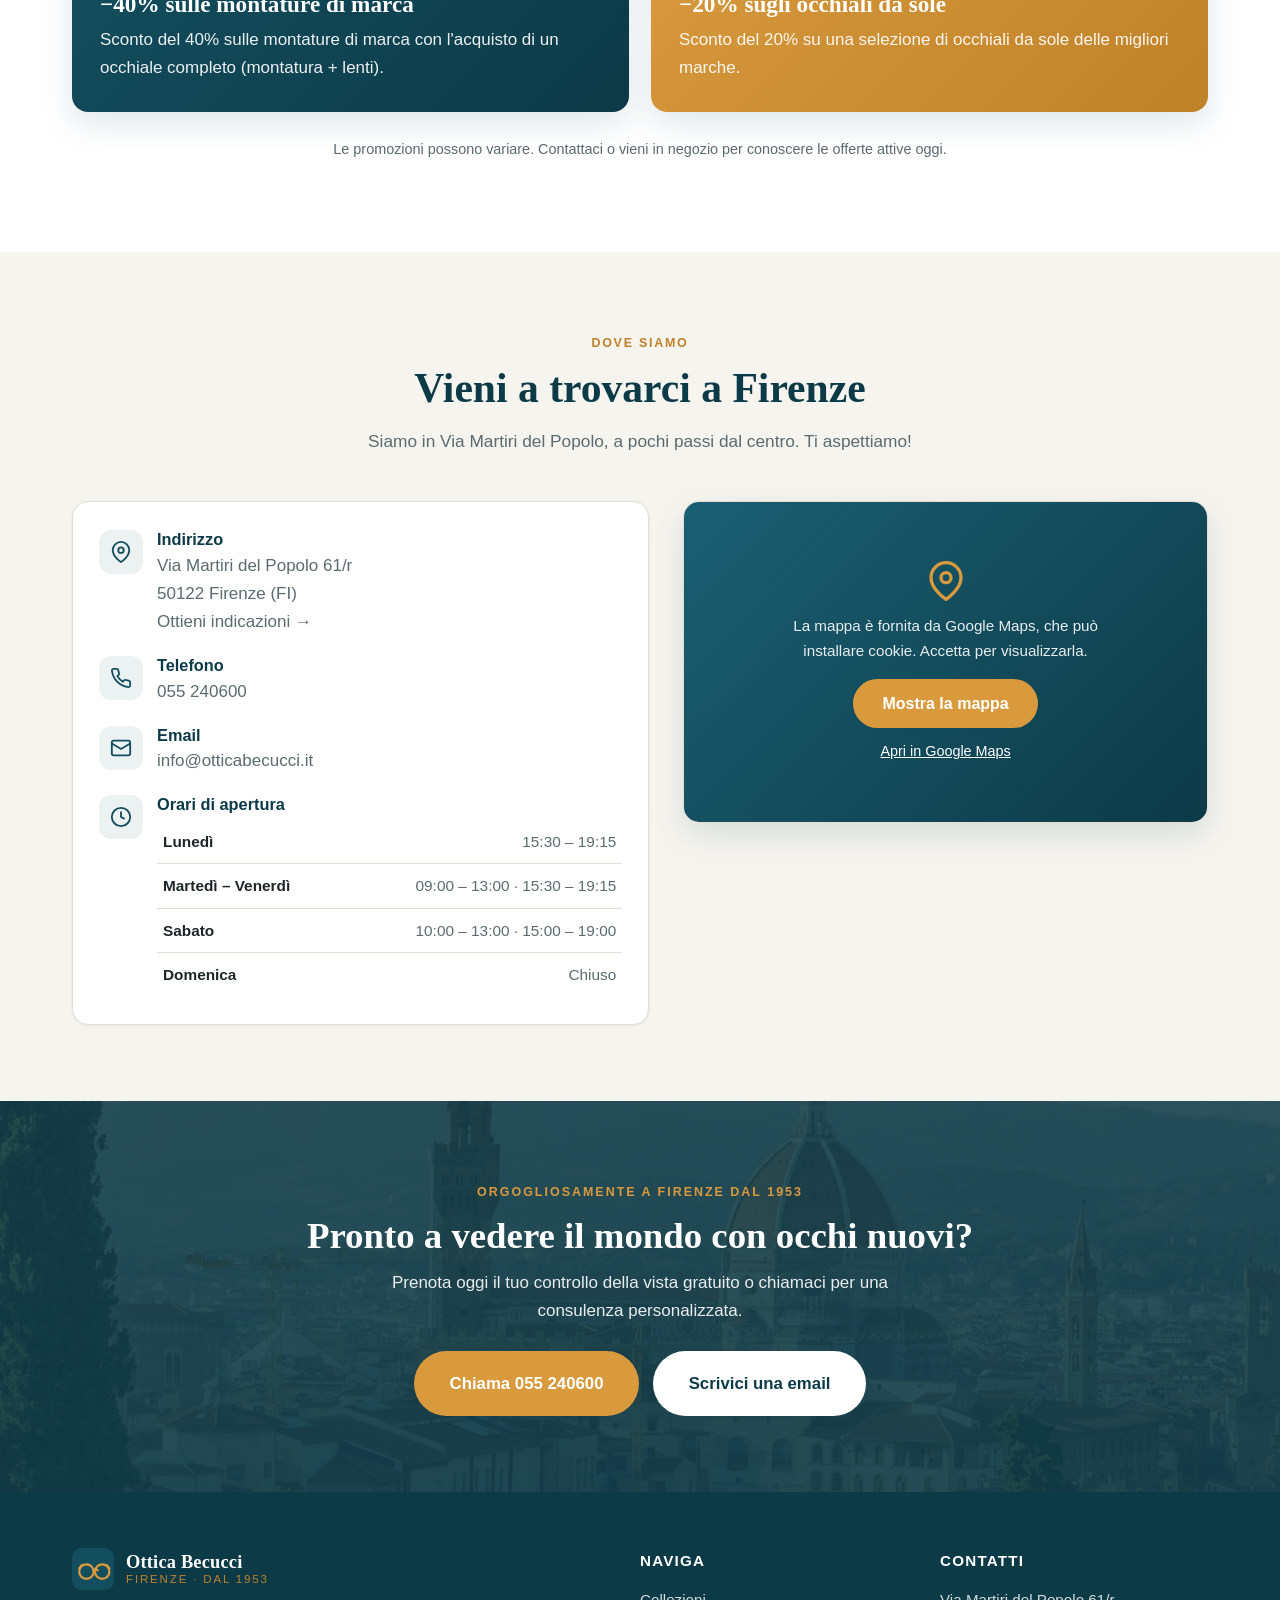
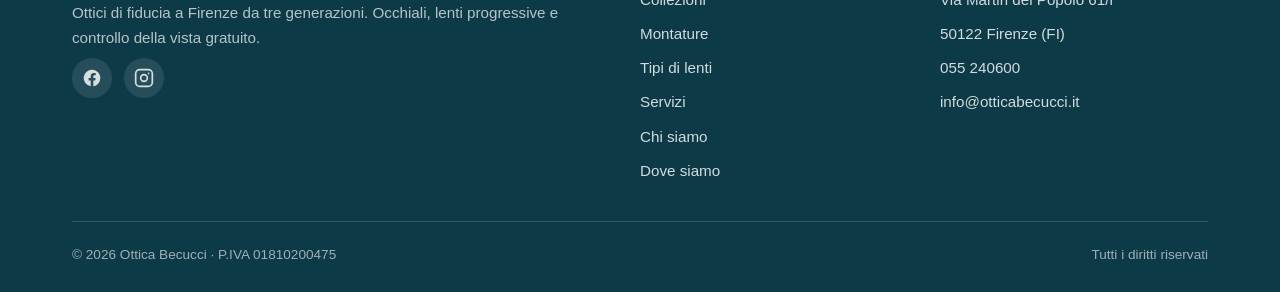
==== commit 655d7817: "Usa los logos oficiales reales de las marcas Recupera los logos de los proveedores desde el sitio or" ====
--- a/index.html
+++ b/index.html
@@ -379,18 +379,18 @@
       </div>
       <div class="marquee">
         <div class="marquee__track">
-          <span class="marquee__item"><span class="brandmark bm--rayban">Ray-Ban</span></span>
-          <span class="marquee__item"><span class="brandmark bm--ck">Calvin Klein</span></span>
-          <span class="marquee__item"><span class="brandmark bm--liujo">Liu&middot;Jo</span></span>
-          <span class="marquee__item"><span class="brandmark bm--lamartina">La Martina</span></span>
-          <span class="marquee__item"><span class="brandmark bm--rodenstock">Rodenstock</span></span>
-          <span class="marquee__item"><span class="brandmark bm--acuvue">Acuvue</span></span>
-          <span class="marquee__item"><span class="brandmark bm--alcon">Alcon</span></span>
-          <span class="marquee__item"><span class="brandmark bm--cooper">CooperVision</span></span>
-          <span class="marquee__item"><span class="brandmark bm--soleko">Soleko</span></span>
-          <span class="marquee__item"><span class="brandmark bm--cebe">Cébé</span></span>
-          <span class="marquee__item"><span class="brandmark bm--pagani">Pagani</span></span>
-          <span class="marquee__item"><span class="brandmark bm--optovista">Optovista</span></span>
+          <span class="marquee__item"><img src="assets/images/brands/rayban.png" width="113" height="65" loading="lazy" alt="Ray-Ban" /></span>
+          <span class="marquee__item"><img src="assets/images/brands/calvinklein.png" width="217" height="41" loading="lazy" alt="Calvin Klein" /></span>
+          <span class="marquee__item"><img src="assets/images/brands/liujo.png" width="217" height="65" loading="lazy" alt="Liu Jo" /></span>
+          <span class="marquee__item"><img src="assets/images/brands/lamartina.png" width="131" height="90" loading="lazy" alt="La Martina" /></span>
+          <span class="marquee__item"><img src="assets/images/brands/rodenstock.png" width="120" height="80" loading="lazy" alt="Rodenstock" /></span>
+          <span class="marquee__item"><img src="assets/images/brands/acuvue.png" width="189" height="80" loading="lazy" alt="Acuvue" /></span>
+          <span class="marquee__item"><img src="assets/images/brands/alcon.png" width="119" height="32" loading="lazy" alt="Alcon" /></span>
+          <span class="marquee__item"><img src="assets/images/brands/cooper.png" width="268" height="76" loading="lazy" alt="CooperVision" /></span>
+          <span class="marquee__item"><img src="assets/images/brands/soleko.png" width="174" height="46" loading="lazy" alt="Soleko" /></span>
+          <span class="marquee__item"><img src="assets/images/brands/cebe.png" width="219" height="97" loading="lazy" alt="Cébé" /></span>
+          <span class="marquee__item"><img src="assets/images/brands/pagani.png" width="230" height="57" loading="lazy" alt="Pagani" /></span>
+          <span class="marquee__item"><img src="assets/images/brands/optovista.png" width="283" height="79" loading="lazy" alt="Optovista" /></span>
         </div>
       </div>
     </section>
--- a/assets/css/styles.css
+++ b/assets/css/styles.css
@@ -255,10 +255,11 @@
 .marquee:hover .marquee__track { animation-play-state: paused; }
 .marquee__item {
   display: grid; place-items: center; background: var(--color-surface); border: 1px solid var(--color-border);
-  border-radius: 12px; padding: 20px 30px; min-width: 168px; height: 86px; box-shadow: var(--shadow-sm);
+  border-radius: 12px; padding: 16px 26px; min-width: 184px; height: 88px; box-shadow: var(--shadow-sm);
   transition: transform var(--transition), box-shadow var(--transition);
 }
 .marquee__item:hover { transform: translateY(-3px); box-shadow: var(--shadow-md); }
+.marquee__item img { max-height: 48px; max-width: 132px; width: auto; height: auto; object-fit: contain; display: block; }
 @keyframes marquee { from { transform: translateX(0); } to { transform: translateX(-50%); } }
 
 /* ---------- Brand wordmarks (logo plates) ---------- */
--- a/assets/css/styles.css
+++ b/assets/css/styles.css
@@ -255,10 +255,11 @@
 .marquee:hover .marquee__track { animation-play-state: paused; }
 .marquee__item {
   display: grid; place-items: center; background: var(--color-surface); border: 1px solid var(--color-border);
-  border-radius: 12px; padding: 20px 30px; min-width: 168px; height: 86px; box-shadow: var(--shadow-sm);
+  border-radius: 12px; padding: 16px 26px; min-width: 184px; height: 88px; box-shadow: var(--shadow-sm);
   transition: transform var(--transition), box-shadow var(--transition);
 }
 .marquee__item:hover { transform: translateY(-3px); box-shadow: var(--shadow-md); }
+.marquee__item img { max-height: 48px; max-width: 132px; width: auto; height: auto; object-fit: contain; display: block; }
 @keyframes marquee { from { transform: translateX(0); } to { transform: translateX(-50%); } }
 
 /* ---------- Brand wordmarks (logo plates) ---------- */
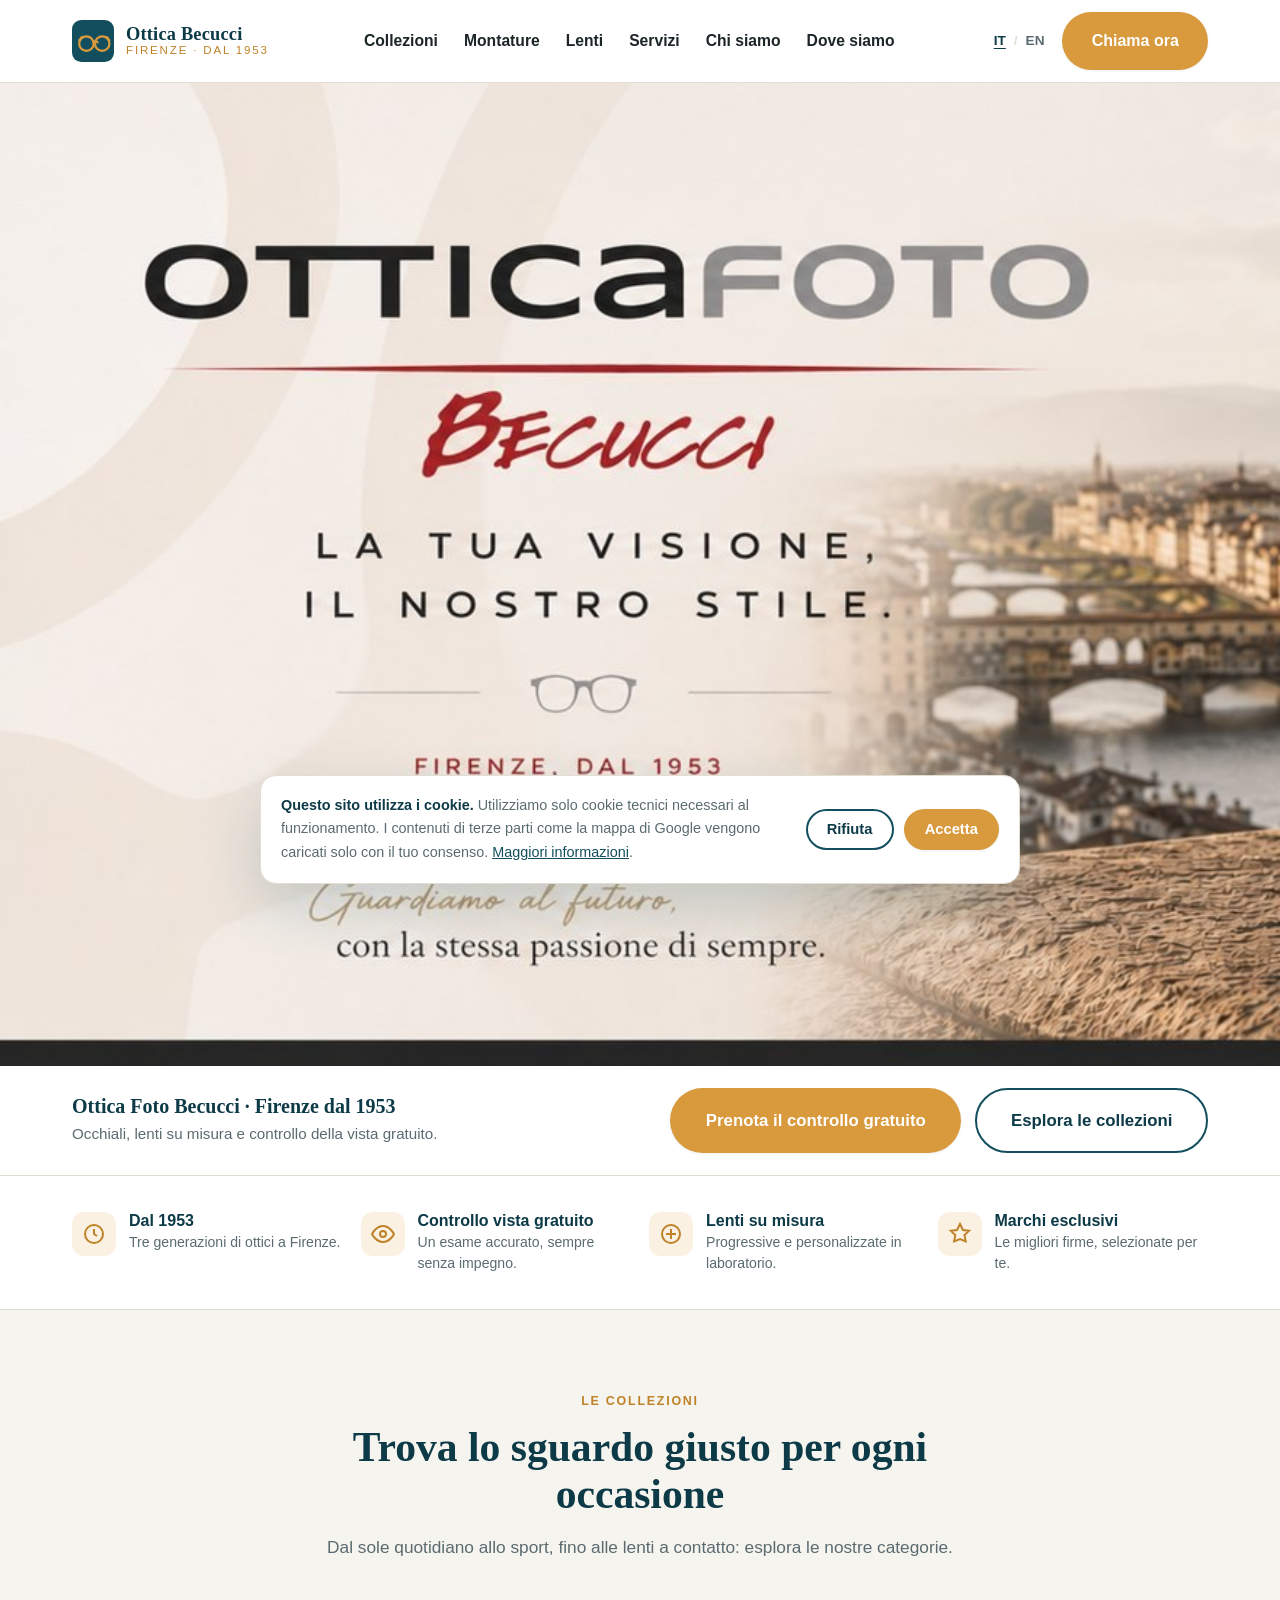
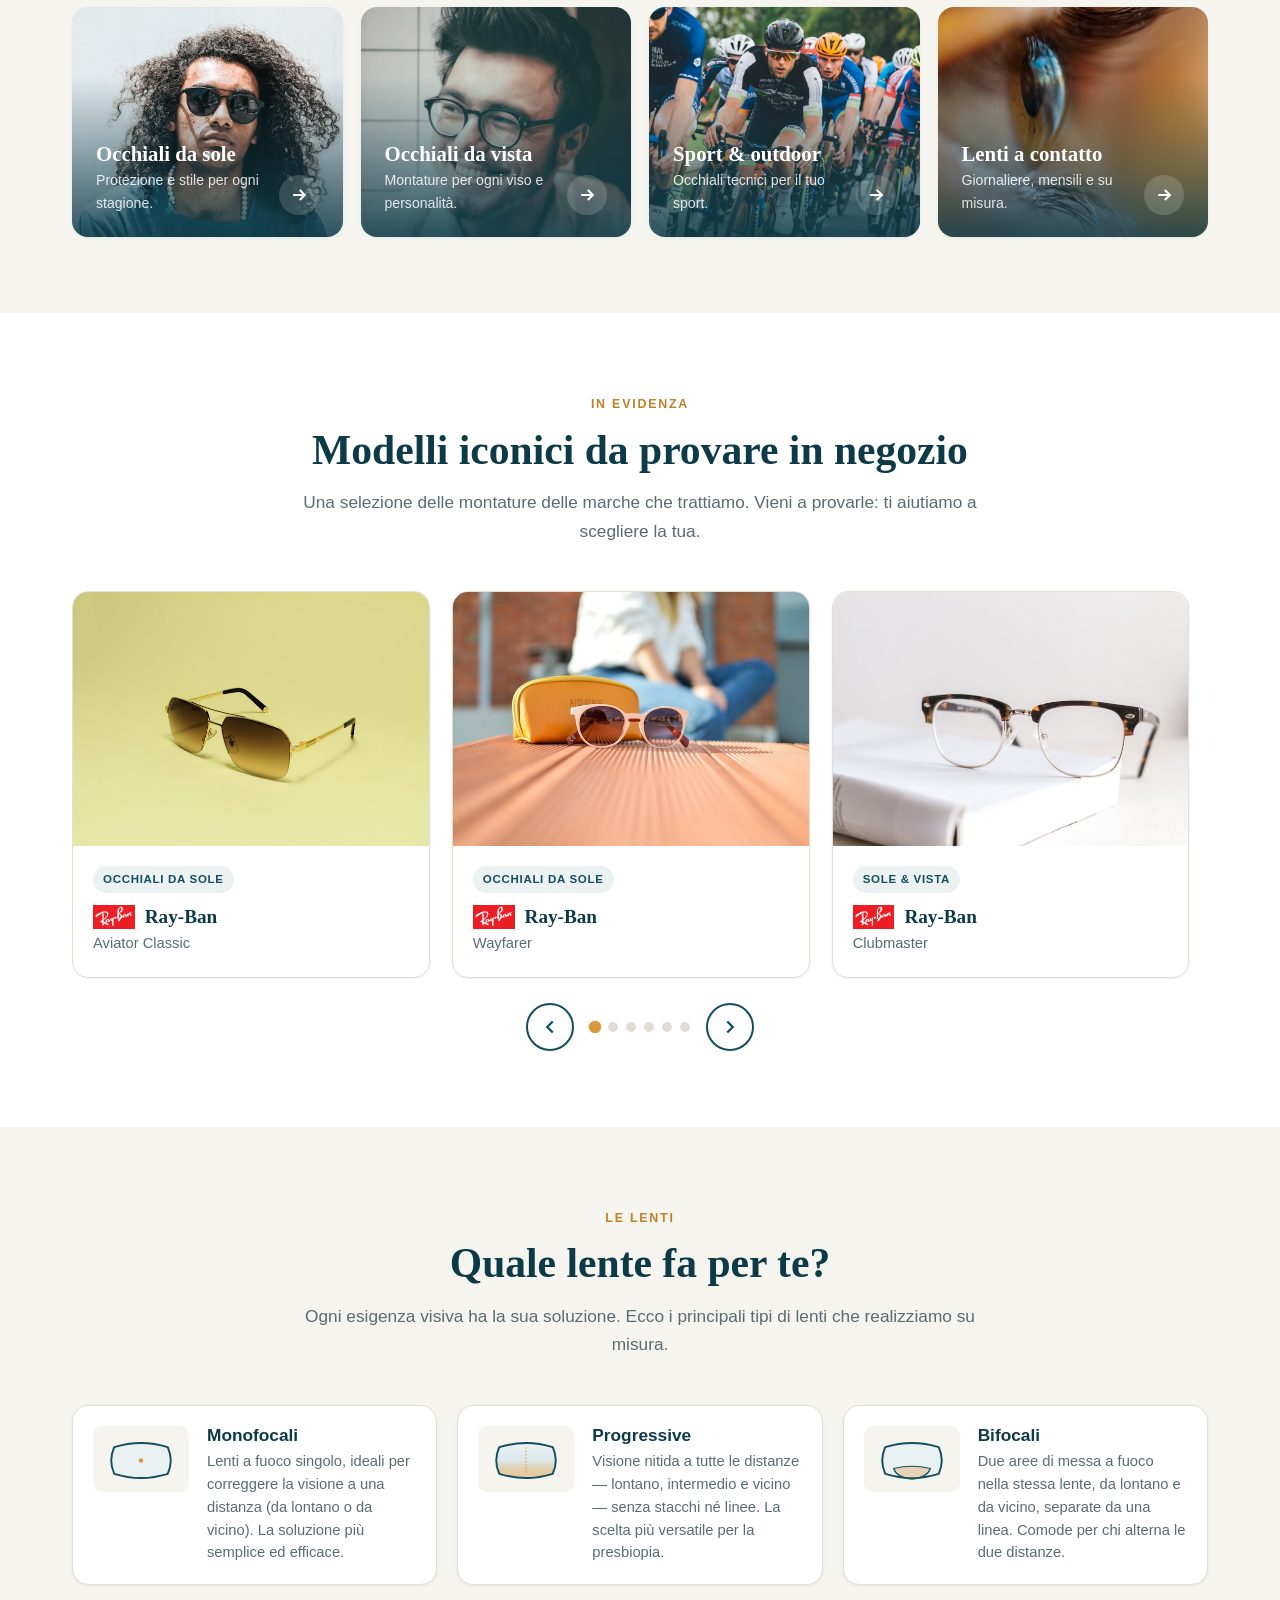
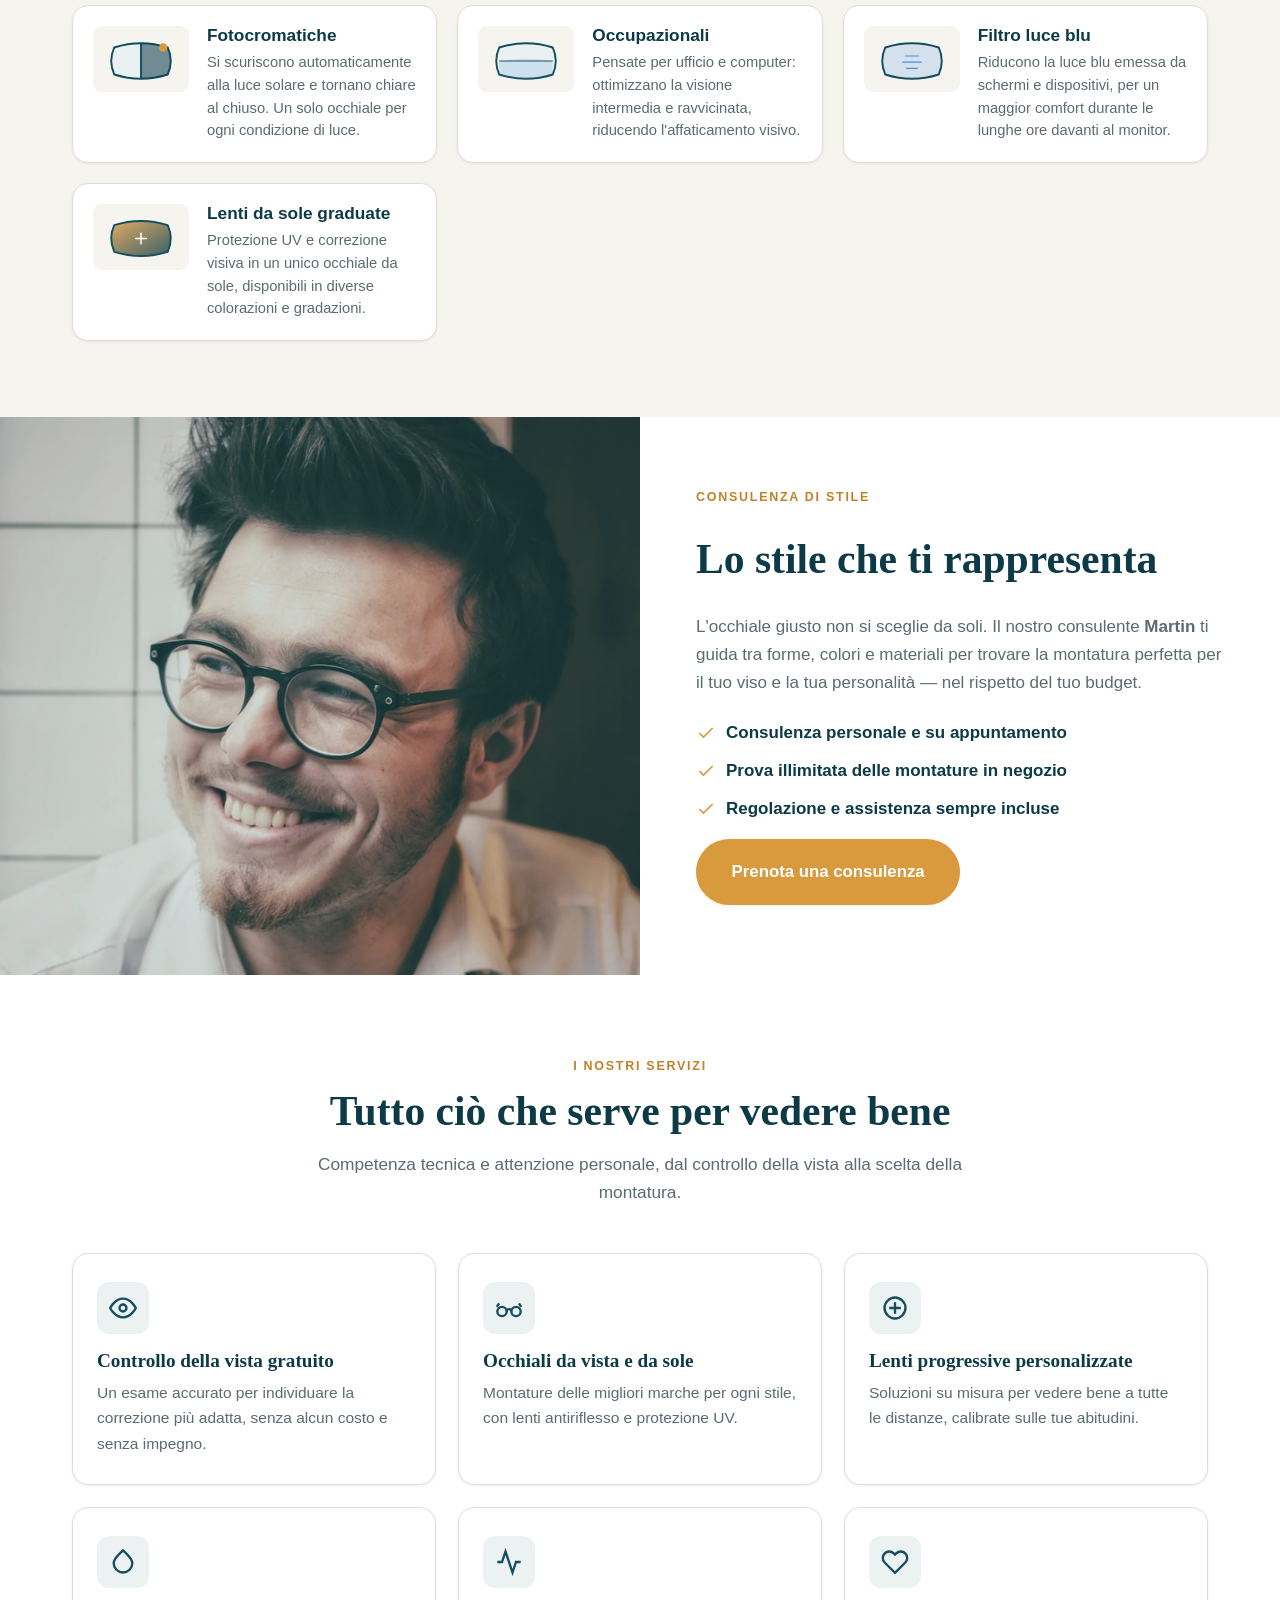
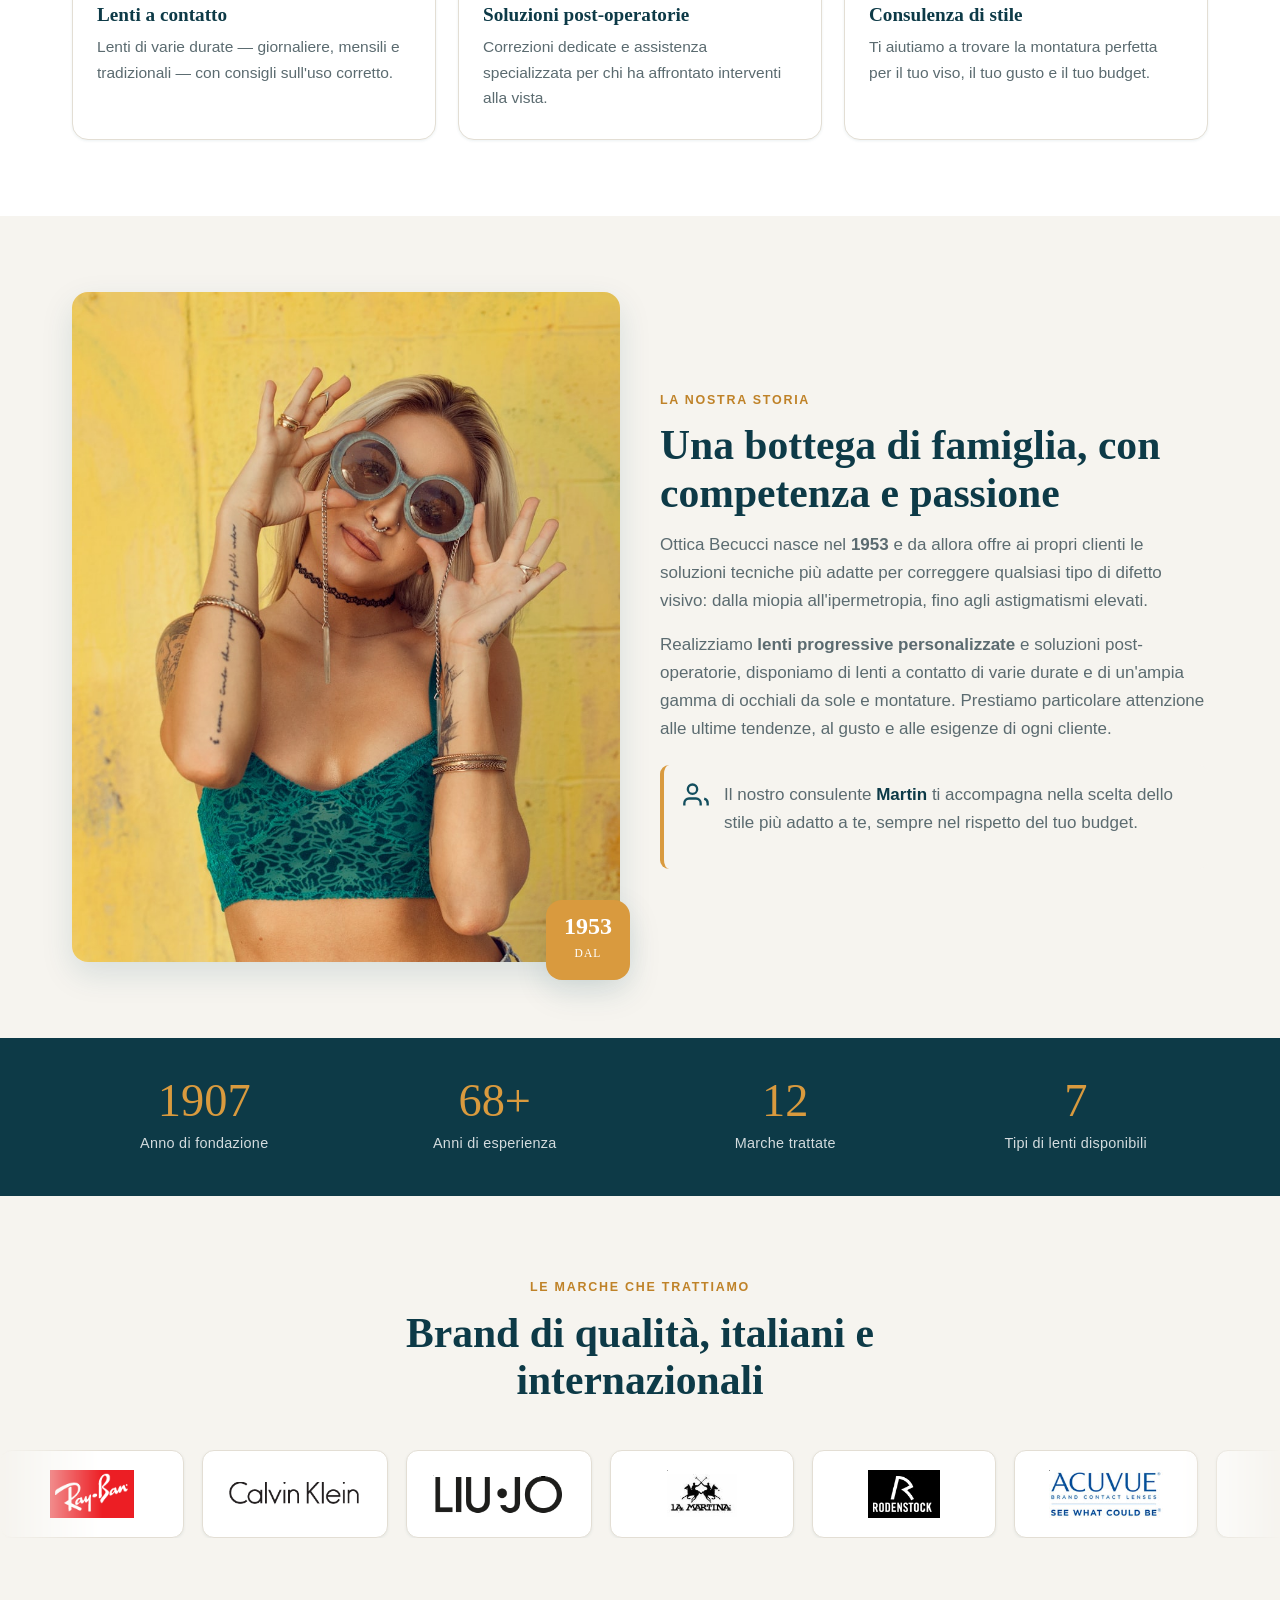
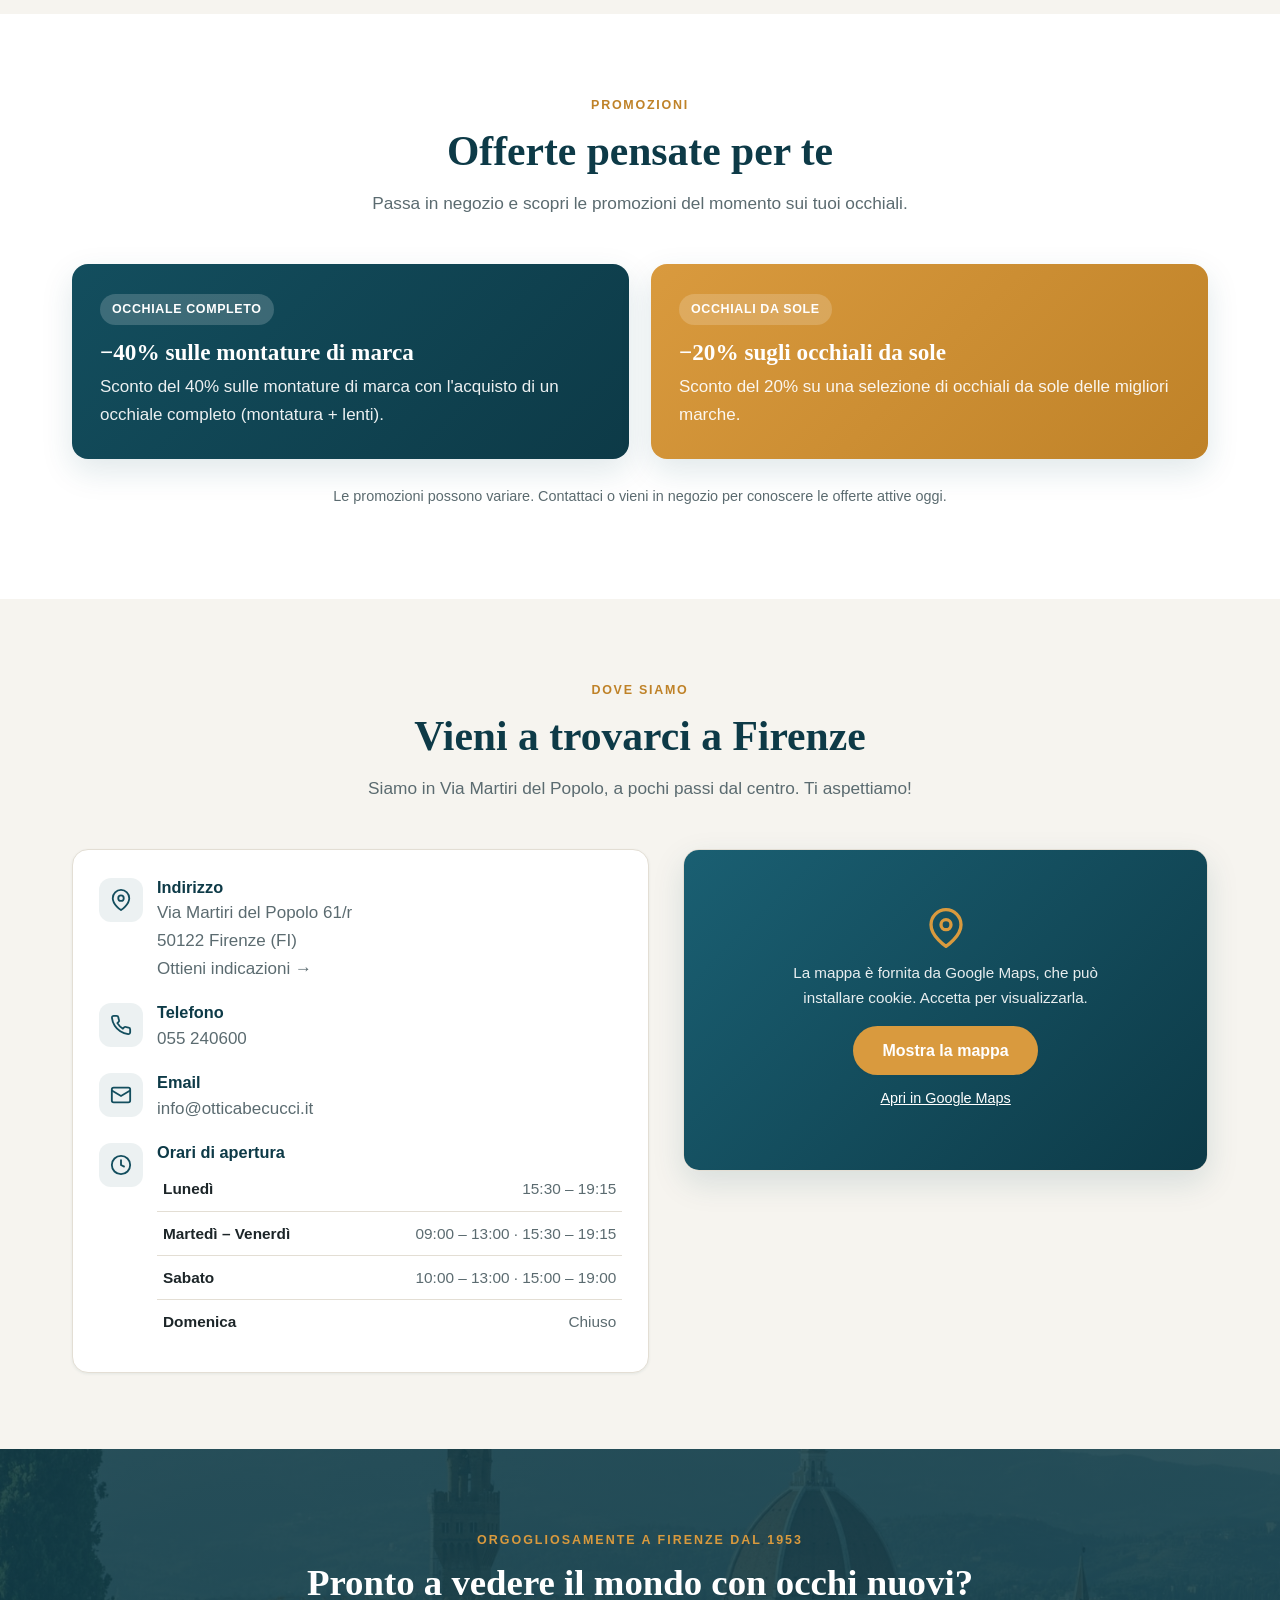
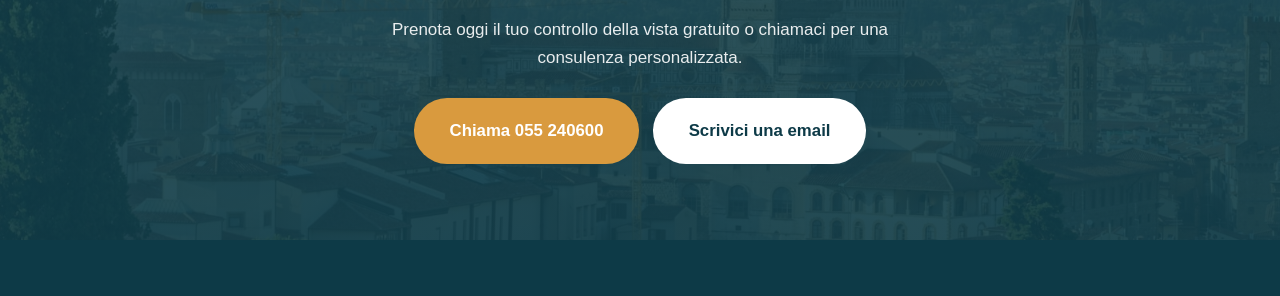
==== commit 24828a97: "Ajustes: banner móvil, logos en carrusel y tile de lentes de contacto 1. Banner responsive: recorte " ====
--- a/index.html
+++ b/index.html
@@ -95,8 +95,11 @@
   <main id="main">
     <!-- ===== Masthead (banner ufficiale) ===== -->
     <section class="masthead" aria-label="Ottica Foto Becucci">
-      <img class="masthead__img" src="assets/images/banner-becucci.jpg" width="1600" height="800" fetchpriority="high"
-           alt="Ottica Foto Becucci — La tua visione, il nostro stile. Firenze, dal 1953: passione, esperienza, qualità." />
+      <picture>
+        <source media="(min-width: 700px)" srcset="assets/images/banner-becucci.jpg" width="1600" height="800" />
+        <img class="masthead__img" src="assets/images/banner-mobile.jpg" width="880" height="676" fetchpriority="high"
+             alt="Ottica Foto Becucci — La tua visione, il nostro stile. Firenze, dal 1953: passione, esperienza, qualità." />
+      </picture>
       <div class="masthead__cta">
         <div class="container">
           <div class="masthead__cta-inner">
@@ -167,9 +170,9 @@
               <span class="collection-tile__arrow"><svg viewBox="0 0 24 24" fill="none" stroke="currentColor" stroke-width="2.5"><path d="M5 12h14M13 6l6 6-6 6"/></svg></span>
             </div>
           </a>
-          <a class="collection-tile collection-tile--accent" href="#servizi">
+          <a class="collection-tile" href="#servizi">
+            <img src="assets/images/contact-lenses.jpg" width="800" height="1000" loading="lazy" alt="Applicazione di una lente a contatto" />
             <div class="collection-tile__body">
-              <svg class="collection-tile__icon" viewBox="0 0 24 24" fill="none" stroke="currentColor" stroke-width="1.6"><path d="M1 12s4-8 11-8 11 8 11 8-4 8-11 8-11-8-11-8z"/><circle cx="12" cy="12" r="3.5"/></svg>
               <div><h3>Lenti a contatto</h3><p>Giornaliere, mensili e su misura.</p></div>
               <span class="collection-tile__arrow"><svg viewBox="0 0 24 24" fill="none" stroke="currentColor" stroke-width="2.5"><path d="M5 12h14M13 6l6 6-6 6"/></svg></span>
             </div>
@@ -192,35 +195,35 @@
             <div class="carousel__track">
               <article class="frame-card">
                 <div class="frame-card__img"><img src="assets/images/frame-aviator.jpg" width="700" height="500" loading="lazy" alt="Occhiali da sole Ray-Ban Aviator" /></div>
-                <div class="frame-card__body"><span class="frame-card__tag">Occhiali da sole</span><h3 class="frame-card__brand">Ray-Ban</h3><p class="frame-card__model">Aviator Classic</p></div>
+                <div class="frame-card__body"><span class="frame-card__tag">Occhiali da sole</span><div class="frame-card__brandrow"><img class="frame-card__logo" src="assets/images/brands/rayban.png" width="113" height="65" loading="lazy" alt="Ray-Ban" /><h3 class="frame-card__brand">Ray-Ban</h3></div><p class="frame-card__model">Aviator Classic</p></div>
               </article>
               <article class="frame-card">
                 <div class="frame-card__img"><img src="assets/images/frame-wayfarer.jpg" width="700" height="500" loading="lazy" alt="Occhiali da sole Ray-Ban Wayfarer" /></div>
-                <div class="frame-card__body"><span class="frame-card__tag">Occhiali da sole</span><h3 class="frame-card__brand">Ray-Ban</h3><p class="frame-card__model">Wayfarer</p></div>
+                <div class="frame-card__body"><span class="frame-card__tag">Occhiali da sole</span><div class="frame-card__brandrow"><img class="frame-card__logo" src="assets/images/brands/rayban.png" width="113" height="65" loading="lazy" alt="Ray-Ban" /><h3 class="frame-card__brand">Ray-Ban</h3></div><p class="frame-card__model">Wayfarer</p></div>
               </article>
               <article class="frame-card">
                 <div class="frame-card__img"><img src="assets/images/frame-clubmaster.jpg" width="700" height="500" loading="lazy" alt="Occhiali Ray-Ban Clubmaster" /></div>
-                <div class="frame-card__body"><span class="frame-card__tag">Sole &amp; Vista</span><h3 class="frame-card__brand">Ray-Ban</h3><p class="frame-card__model">Clubmaster</p></div>
+                <div class="frame-card__body"><span class="frame-card__tag">Sole &amp; Vista</span><div class="frame-card__brandrow"><img class="frame-card__logo" src="assets/images/brands/rayban.png" width="113" height="65" loading="lazy" alt="Ray-Ban" /><h3 class="frame-card__brand">Ray-Ban</h3></div><p class="frame-card__model">Clubmaster</p></div>
               </article>
               <article class="frame-card">
                 <div class="frame-card__img"><img src="assets/images/frame-round.jpg" width="700" height="500" loading="lazy" alt="Occhiali da sole tondi Ray-Ban Round" /></div>
-                <div class="frame-card__body"><span class="frame-card__tag">Occhiali da sole</span><h3 class="frame-card__brand">Ray-Ban</h3><p class="frame-card__model">Round Metal</p></div>
+                <div class="frame-card__body"><span class="frame-card__tag">Occhiali da sole</span><div class="frame-card__brandrow"><img class="frame-card__logo" src="assets/images/brands/rayban.png" width="113" height="65" loading="lazy" alt="Ray-Ban" /><h3 class="frame-card__brand">Ray-Ban</h3></div><p class="frame-card__model">Round Metal</p></div>
               </article>
               <article class="frame-card">
                 <div class="frame-card__img"><img src="assets/images/frame-cateye.jpg" width="700" height="500" loading="lazy" alt="Occhiali da sole cat-eye Liu Jo" /></div>
-                <div class="frame-card__body"><span class="frame-card__tag">Occhiali da sole</span><h3 class="frame-card__brand">Liu Jo</h3><p class="frame-card__model">Cat-Eye</p></div>
+                <div class="frame-card__body"><span class="frame-card__tag">Occhiali da sole</span><div class="frame-card__brandrow"><img class="frame-card__logo" src="assets/images/brands/liujo.png" width="217" height="65" loading="lazy" alt="Liu Jo" /><h3 class="frame-card__brand">Liu Jo</h3></div><p class="frame-card__model">Cat-Eye</p></div>
               </article>
               <article class="frame-card">
                 <div class="frame-card__img"><img src="assets/images/frame-optical.jpg" width="700" height="500" loading="lazy" alt="Montatura da vista Calvin Klein" /></div>
-                <div class="frame-card__body"><span class="frame-card__tag">Occhiali da vista</span><h3 class="frame-card__brand">Calvin Klein</h3><p class="frame-card__model">Montatura ottica</p></div>
-              </article>
-              <article class="frame-card">
-                <div class="frame-card__img"><img src="assets/images/frame-sport.jpg" width="700" height="500" loading="lazy" alt="Occhiali sportivi Cébé" /></div>
-                <div class="frame-card__body"><span class="frame-card__tag">Occhiali sportivi</span><h3 class="frame-card__brand">Cébé</h3><p class="frame-card__model">Sport</p></div>
-              </article>
-              <article class="frame-card">
-                <div class="frame-card__img"><img src="assets/images/frame-pilot.jpg" width="700" height="500" loading="lazy" alt="Occhiali da sole pilot La Martina" /></div>
-                <div class="frame-card__body"><span class="frame-card__tag">Occhiali da sole</span><h3 class="frame-card__brand">La Martina</h3><p class="frame-card__model">Pilot</p></div>
+                <div class="frame-card__body"><span class="frame-card__tag">Occhiali da vista</span><div class="frame-card__brandrow"><img class="frame-card__logo" src="assets/images/brands/calvinklein.png" width="217" height="41" loading="lazy" alt="Calvin Klein" /><h3 class="frame-card__brand">Calvin Klein</h3></div><p class="frame-card__model">Montatura ottica</p></div>
+              </article>
+              <article class="frame-card">
+                <div class="frame-card__img"><img src="assets/images/frame-sport.jpg" width="700" height="500" loading="lazy" alt="Occhiali da sole Calvin Klein" /></div>
+                <div class="frame-card__body"><span class="frame-card__tag">Occhiali da sole</span><div class="frame-card__brandrow"><img class="frame-card__logo" src="assets/images/brands/calvinklein.png" width="217" height="41" loading="lazy" alt="Calvin Klein" /><h3 class="frame-card__brand">Calvin Klein</h3></div><p class="frame-card__model">Occhiali da sole</p></div>
+              </article>
+              <article class="frame-card">
+                <div class="frame-card__img"><img src="assets/images/frame-pilot.jpg" width="700" height="500" loading="lazy" alt="Occhiali da sole La Martina" /></div>
+                <div class="frame-card__body"><span class="frame-card__tag">Occhiali da sole</span><div class="frame-card__brandrow"><img class="frame-card__logo" src="assets/images/brands/lamartina.png" width="131" height="90" loading="lazy" alt="La Martina" /><h3 class="frame-card__brand">La Martina</h3></div><p class="frame-card__model">Occhiali da sole</p></div>
               </article>
             </div>
           </div>
--- a/assets/css/styles.css
+++ b/assets/css/styles.css
@@ -235,7 +235,9 @@
 .frame-card__img img { width: 100%; height: 100%; object-fit: cover; transition: transform 0.5s ease; }
 .frame-card:hover .frame-card__img img { transform: scale(1.06); }
 .frame-card__body { padding: 18px 20px 22px; }
-.frame-card__tag { display: inline-block; background: rgba(19,78,94,0.08); color: var(--color-primary); font-size: 0.72rem; font-weight: 700; text-transform: uppercase; letter-spacing: 0.06em; padding: 4px 10px; border-radius: 999px; margin-bottom: 10px; }
+.frame-card__tag { display: inline-block; background: rgba(19,78,94,0.08); color: var(--color-primary); font-size: 0.72rem; font-weight: 700; text-transform: uppercase; letter-spacing: 0.06em; padding: 4px 10px; border-radius: 999px; margin-bottom: 12px; }
+.frame-card__brandrow { display: flex; align-items: center; gap: 10px; }
+.frame-card__logo { height: 24px; width: auto; max-width: 84px; object-fit: contain; display: block; }
 .frame-card__brand { font-family: var(--font-serif); font-size: 1.2rem; color: var(--color-primary-dark); margin: 0; }
 .frame-card__model { color: var(--color-muted); font-size: 0.92rem; margin: 2px 0 0; }
 .carousel__controls { display: flex; align-items: center; justify-content: center; gap: 16px; margin-top: 24px; }
--- a/assets/css/styles.css
+++ b/assets/css/styles.css
@@ -235,7 +235,9 @@
 .frame-card__img img { width: 100%; height: 100%; object-fit: cover; transition: transform 0.5s ease; }
 .frame-card:hover .frame-card__img img { transform: scale(1.06); }
 .frame-card__body { padding: 18px 20px 22px; }
-.frame-card__tag { display: inline-block; background: rgba(19,78,94,0.08); color: var(--color-primary); font-size: 0.72rem; font-weight: 700; text-transform: uppercase; letter-spacing: 0.06em; padding: 4px 10px; border-radius: 999px; margin-bottom: 10px; }
+.frame-card__tag { display: inline-block; background: rgba(19,78,94,0.08); color: var(--color-primary); font-size: 0.72rem; font-weight: 700; text-transform: uppercase; letter-spacing: 0.06em; padding: 4px 10px; border-radius: 999px; margin-bottom: 12px; }
+.frame-card__brandrow { display: flex; align-items: center; gap: 10px; }
+.frame-card__logo { height: 24px; width: auto; max-width: 84px; object-fit: contain; display: block; }
 .frame-card__brand { font-family: var(--font-serif); font-size: 1.2rem; color: var(--color-primary-dark); margin: 0; }
 .frame-card__model { color: var(--color-muted); font-size: 0.92rem; margin: 2px 0 0; }
 .carousel__controls { display: flex; align-items: center; justify-content: center; gap: 16px; margin-top: 24px; }
